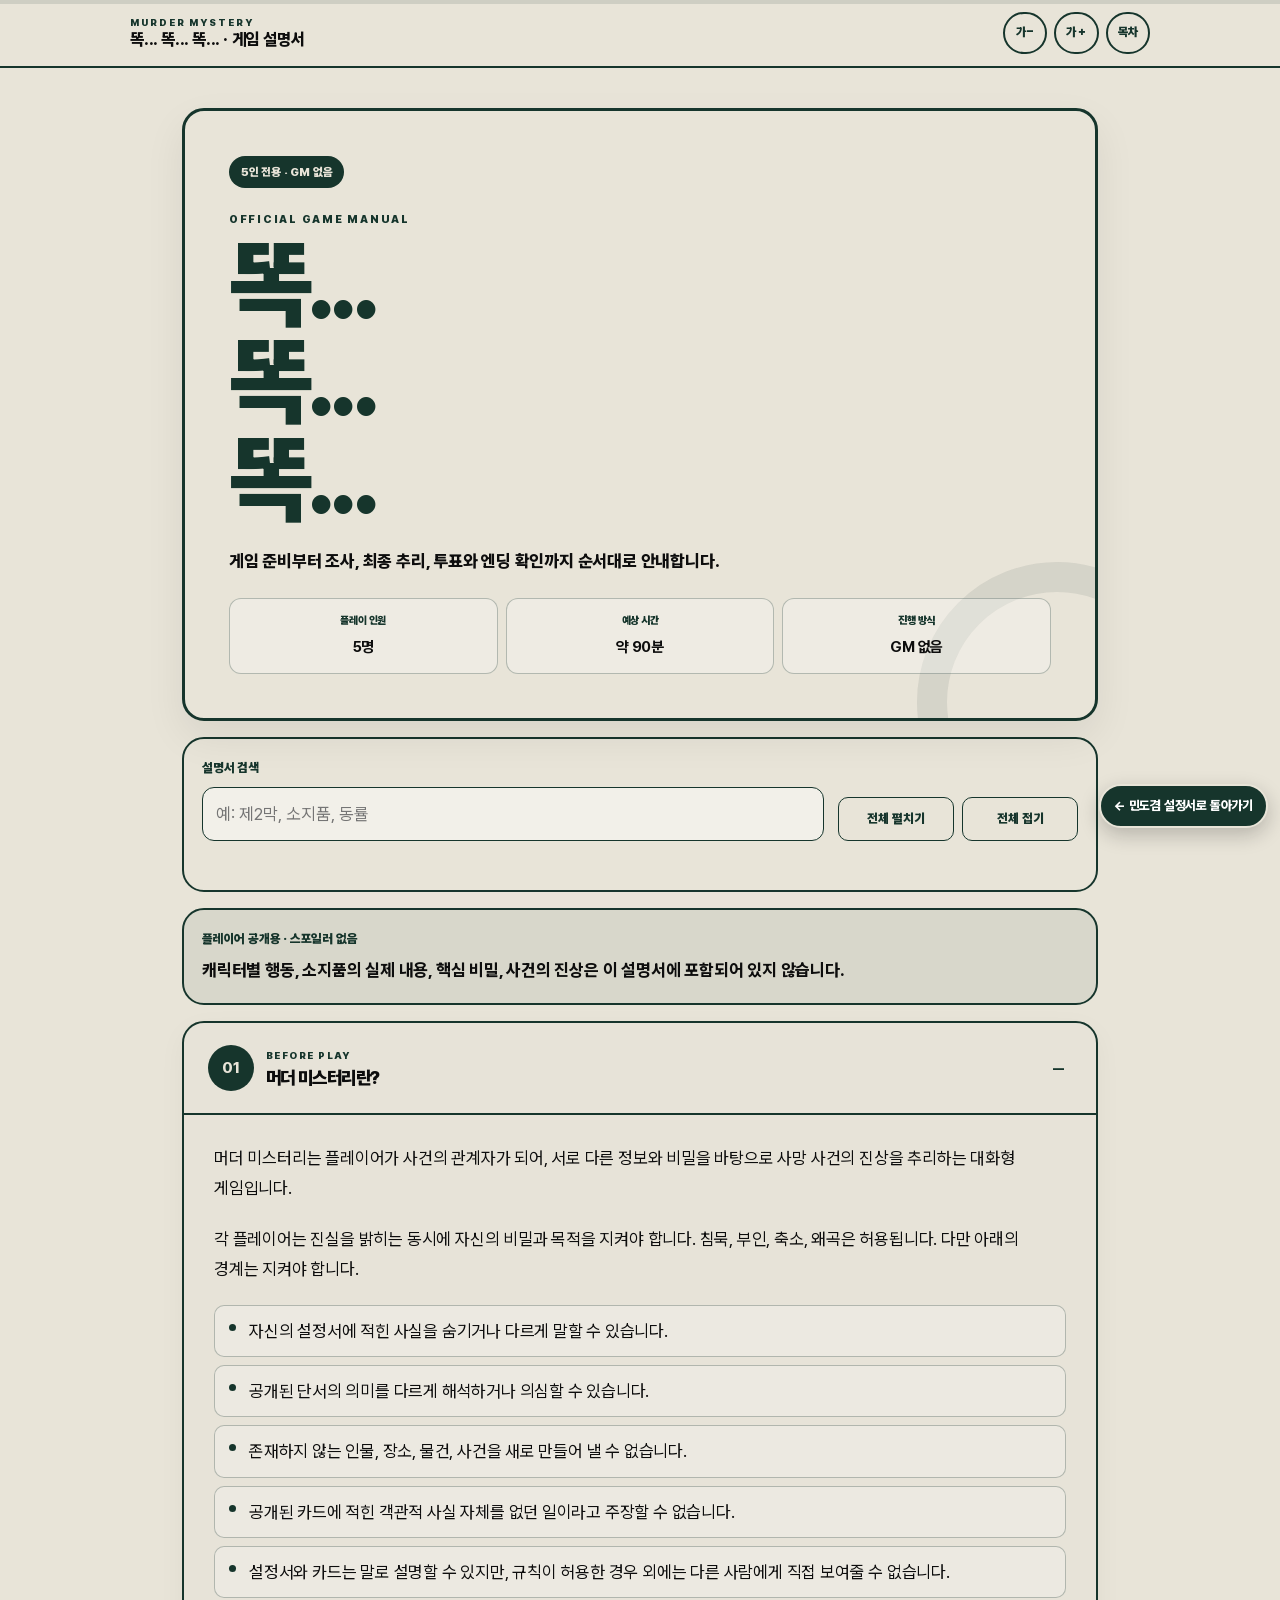
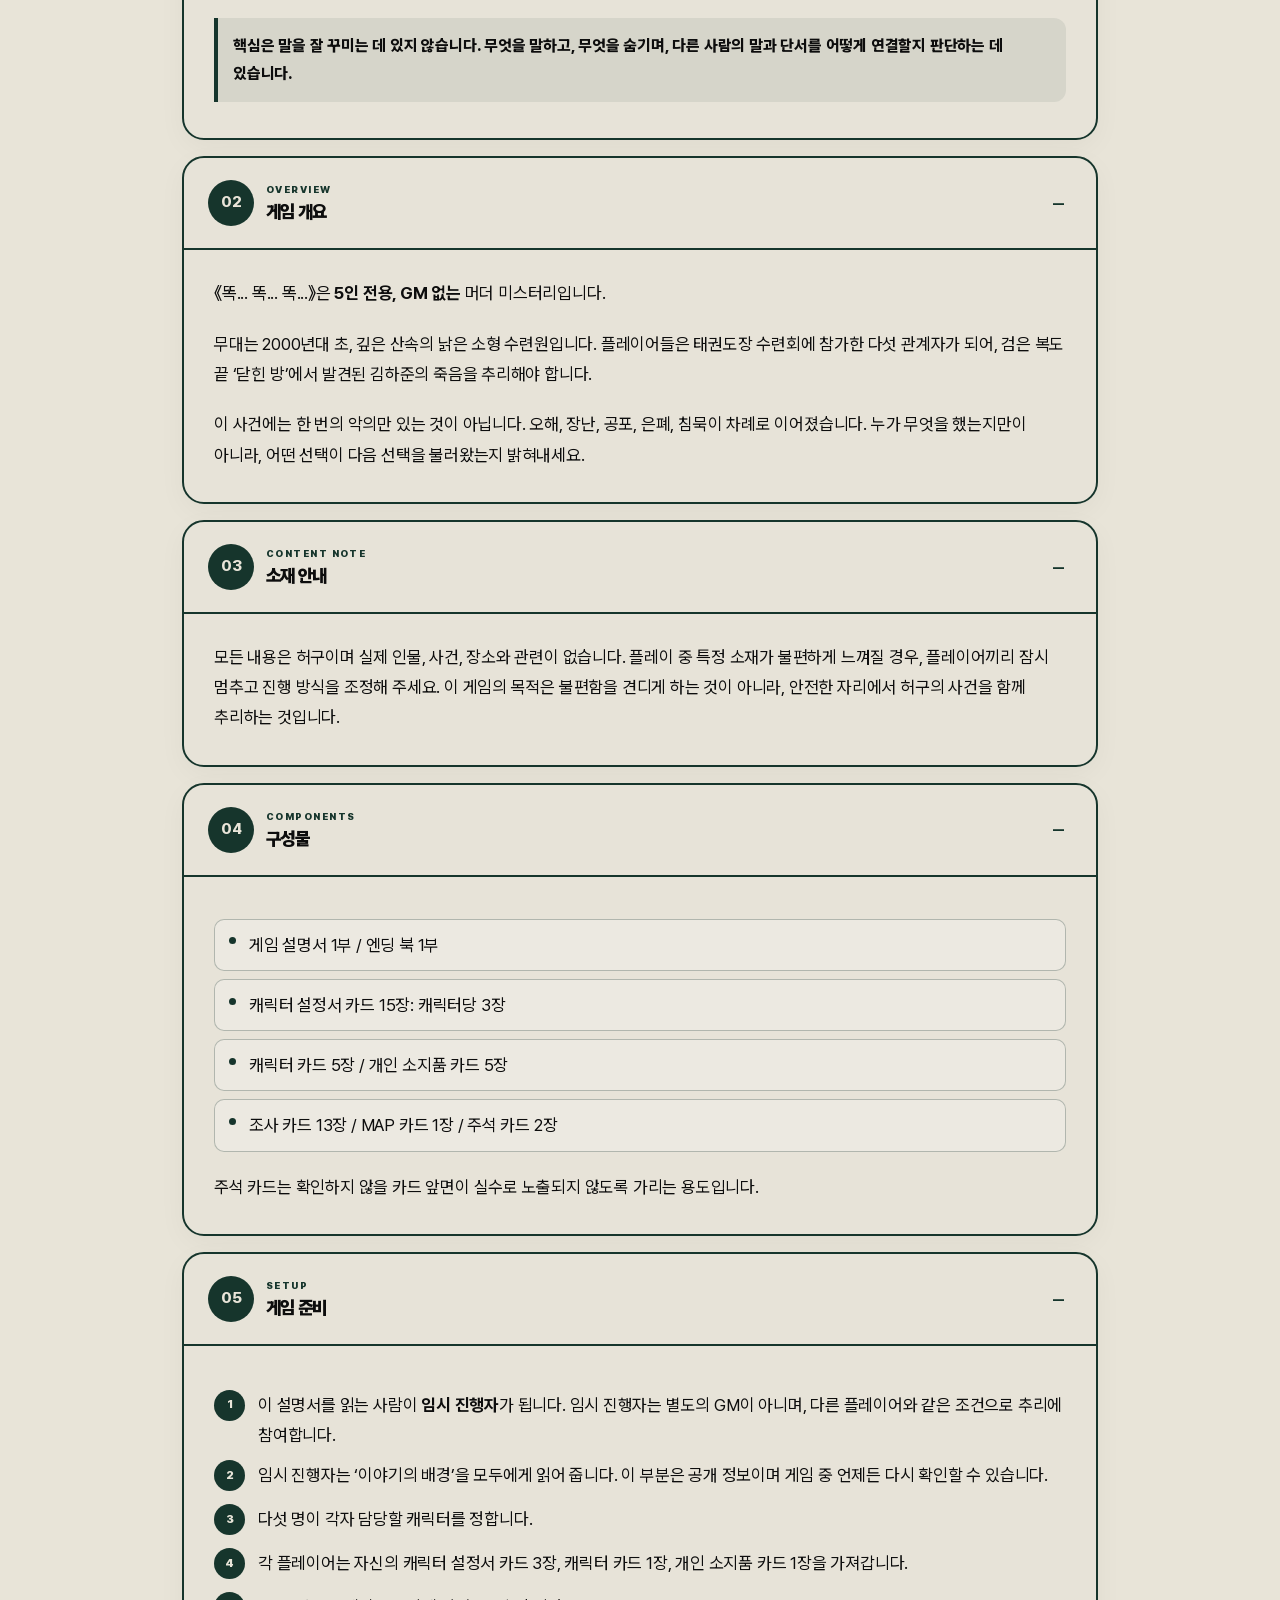
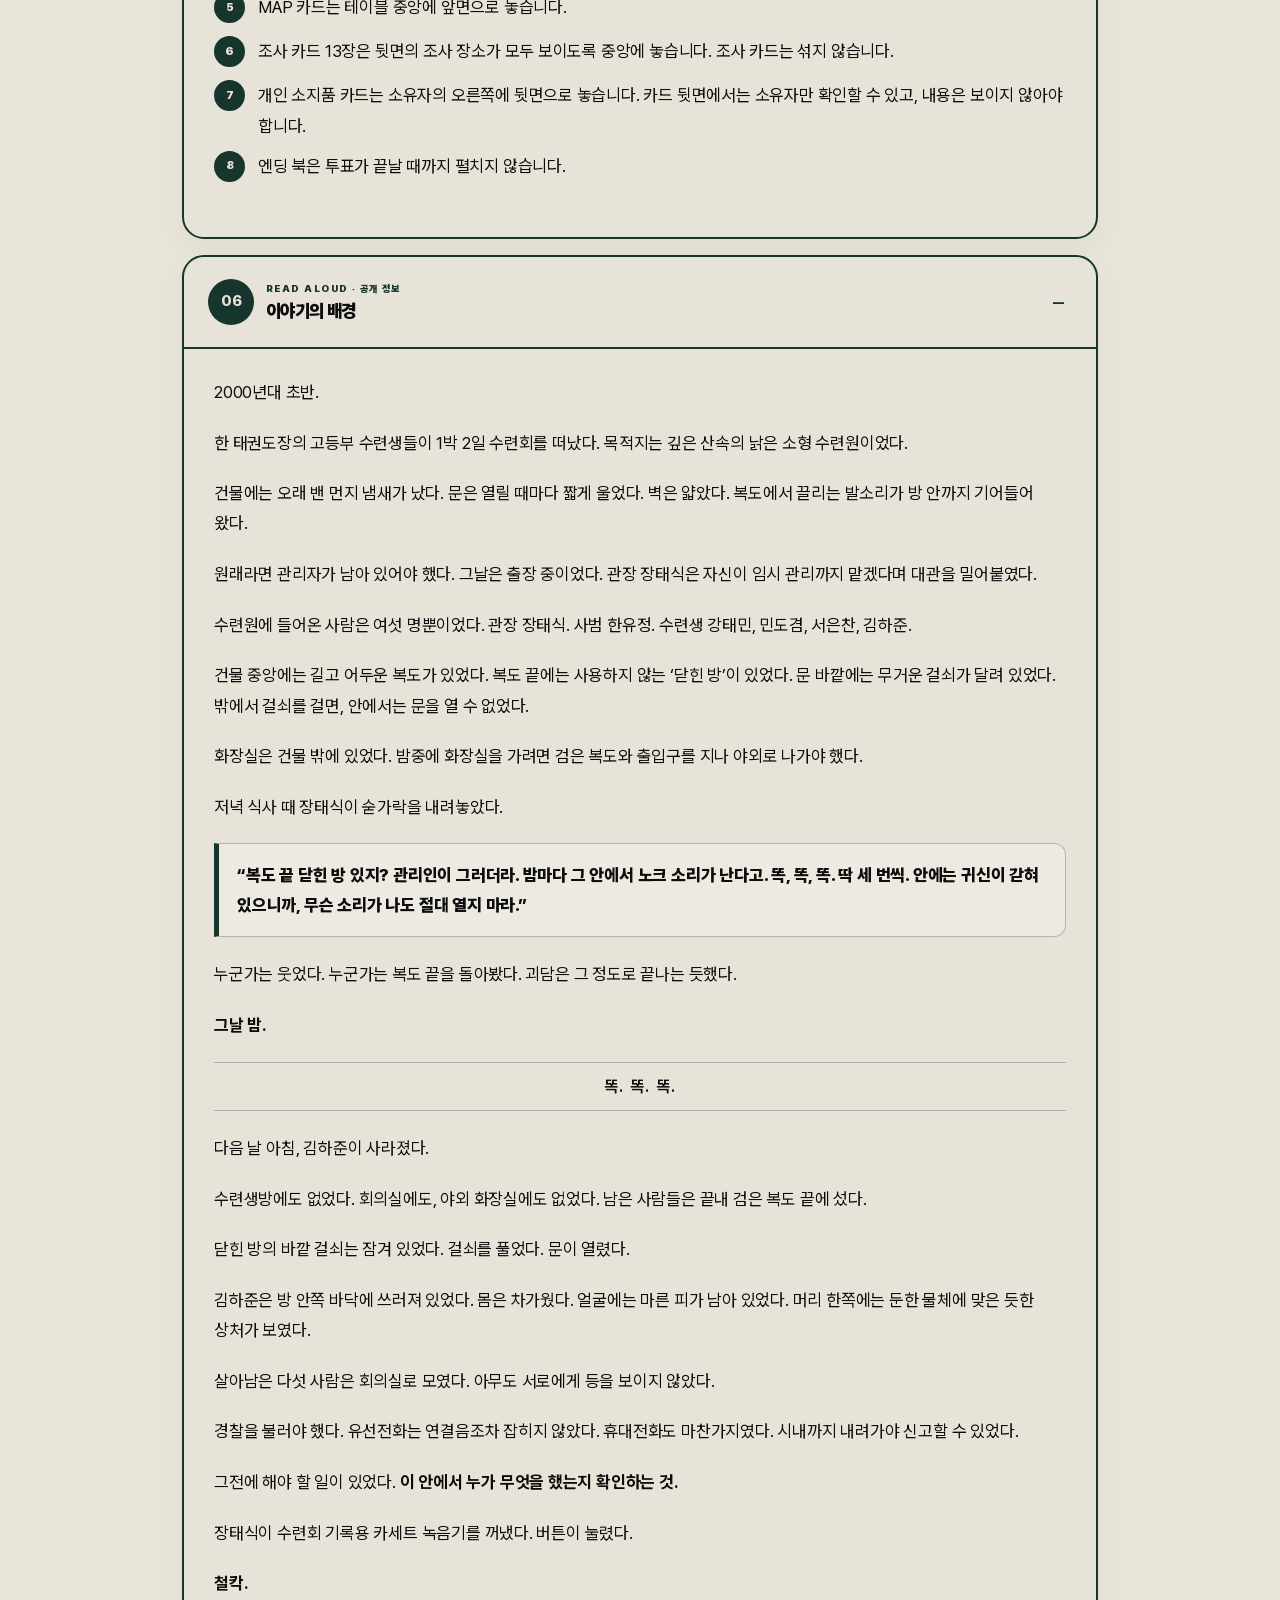
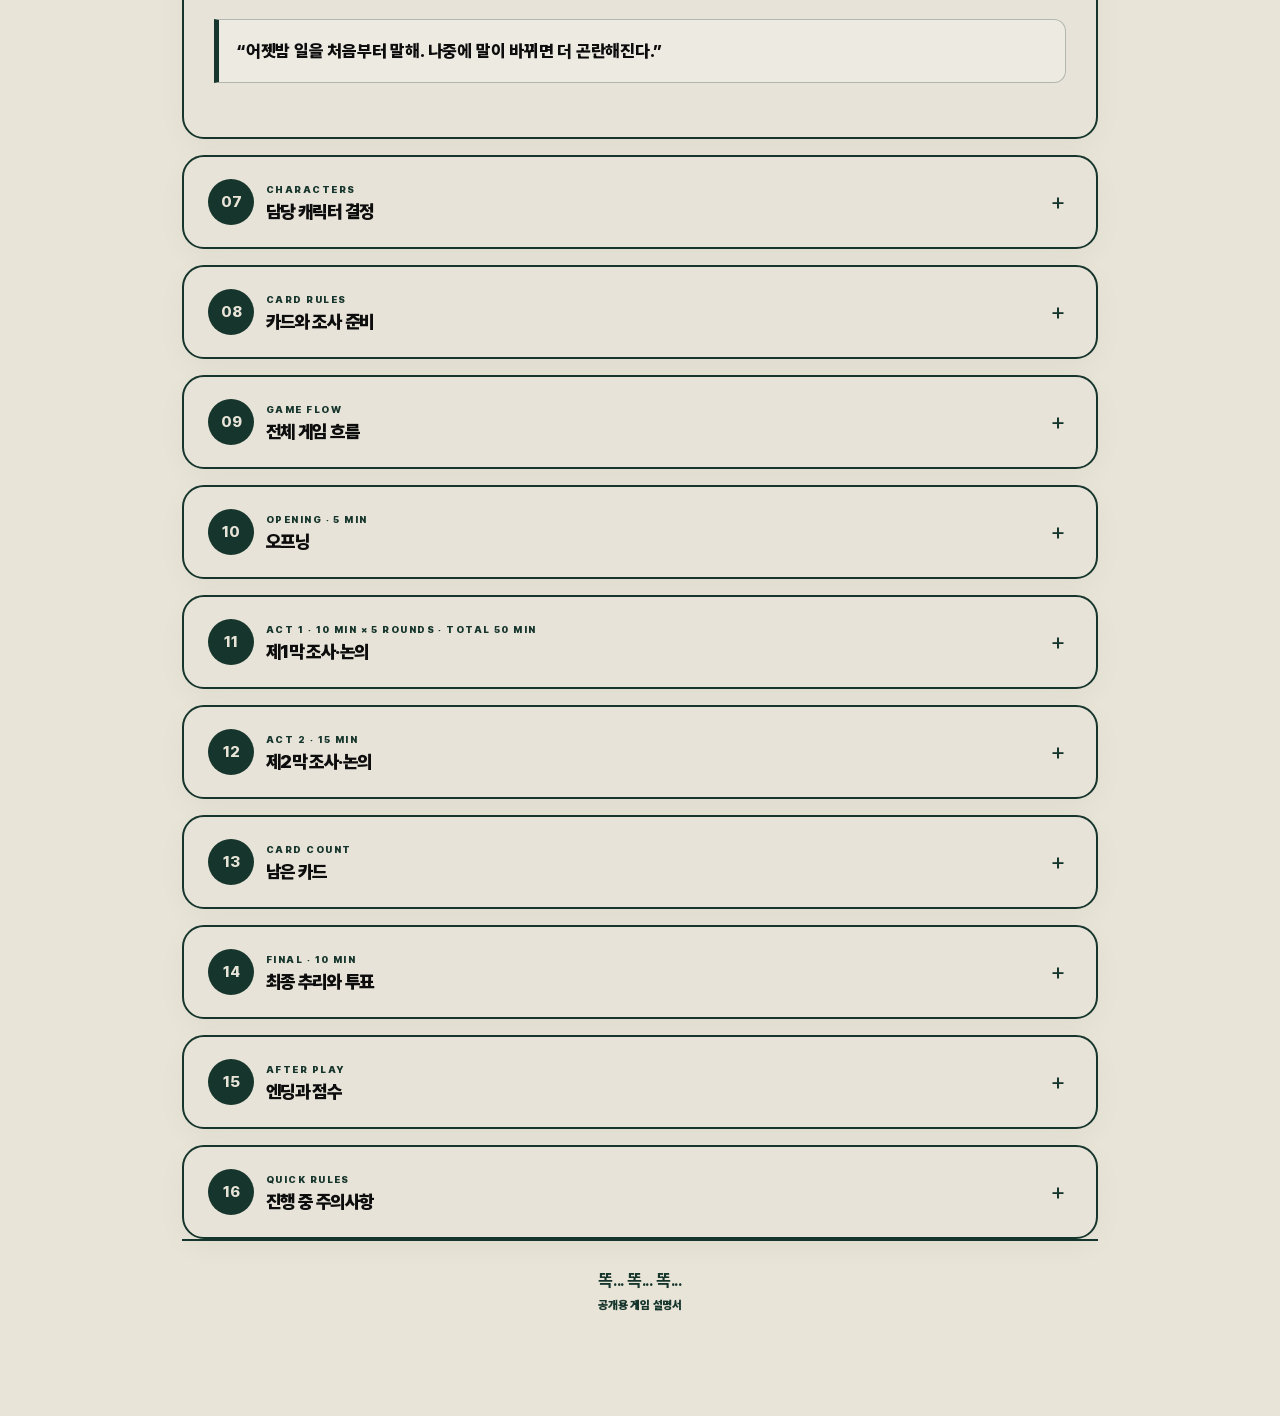
==== game-guide/index.html @ 5feb301a "Add files via upload" ====
<!DOCTYPE html>
<html lang="ko">
<head>
  <meta charset="UTF-8">
  <meta name="viewport" content="width=device-width, initial-scale=1, viewport-fit=cover">
  <meta name="theme-color" content="#E8E4D8">
  <meta name="color-scheme" content="light">
  <meta name="robots" content="noindex,nofollow,noarchive,nosnippet">
  <title>똑... 똑... 똑... | 게임 설명서</title>
  <meta name="description" content="5인용 GM 없는 머더 미스터리 《똑... 똑... 똑...》 공개용 모바일 게임 설명서">
  <link rel="stylesheet" href="style.css">
</head>
<body>
  <a class="character-return" id="characterReturn" href="../index.html?from=guide" aria-label="민도겸 설정서로 돌아가기">← 민도겸 설정서로 돌아가기</a>
  <div class="scroll-progress" aria-hidden="true"><div class="scroll-progress__bar" id="scrollProgress"></div></div>
  <header class="site-header">
    <div class="site-header__inner">
      <div class="brand"><span class="brand__eyebrow">MURDER MYSTERY</span><h1 class="brand__title">똑... 똑... 똑... · 게임 설명서</h1></div>
      <div class="header-actions" aria-label="읽기 설정">
        <button class="icon-button" id="fontDown" type="button" aria-label="글자 크기 줄이기">가−</button>
        <button class="icon-button" id="fontUp" type="button" aria-label="글자 크기 키우기">가＋</button>
        <button class="icon-button" id="menuToggle" type="button" aria-expanded="false" aria-controls="quickNav">목차</button>
      </div>
    </div>
  </header>
  <nav class="quick-nav" id="quickNav" aria-label="빠른 이동"><a href="#murder-mystery">머더 미스터리란?</a>
<a href="#overview">게임 개요</a>
<a href="#content-note">소재 안내</a>
<a href="#components">구성물</a>
<a href="#setup">게임 준비</a>
<a href="#story">이야기의 배경</a>
<a href="#characters">담당 캐릭터 결정</a>
<a href="#cards">카드와 조사 준비</a>
<a href="#flow">전체 게임 흐름</a>
<a href="#opening">오프닝</a>
<a href="#act-one">제1막 조사·논의</a>
<a href="#act-two">제2막 조사·논의</a>
<a href="#remaining">남은 카드</a>
<a href="#deduction-vote">최종 추리와 투표</a>
<a href="#ending-score">엔딩과 점수</a>
<a href="#important-rules">진행 중 주의사항</a></nav>
  <main class="page-shell">
    <section class="manual-hero">
      <span class="manual-hero__badge">5인 전용 · GM 없음</span>
      <p class="manual-hero__eyebrow">OFFICIAL GAME MANUAL</p>
      <h2>똑...<br>똑...<br>똑...</h2>
      <p class="manual-hero__subtitle">게임 준비부터 조사, 최종 추리, 투표와 엔딩 확인까지 순서대로 안내합니다.</p>
      <div class="manual-summary">
        <div><span>플레이 인원</span><strong>5명</strong></div>
        <div><span>예상 시간</span><strong>약 90분</strong></div>
        <div><span>진행 방식</span><strong>GM 없음</strong></div>
      </div>
    </section>
    <section class="manual-tools" aria-label="설명서 도구">
      <label class="search-box" for="manualSearch"><span>설명서 검색</span><input id="manualSearch" type="search" placeholder="예: 제2막, 소지품, 동률"></label>
      <div class="tool-buttons"><button id="expandAll" type="button">전체 펼치기</button><button id="collapseAll" type="button">전체 접기</button></div>
      <p class="search-status" id="searchStatus" aria-live="polite"></p>
    </section>
    <section class="important-note">
      <strong>플레이어 공개용 · 스포일러 없음</strong>
      <p>캐릭터별 행동, 소지품의 실제 내용, 핵심 비밀, 사건의 진상은 이 설명서에 포함되어 있지 않습니다.</p>
    </section>
    <div id="manualSections">
      <article class="manual-section" id="murder-mystery">
        <button class="section-toggle" type="button" aria-expanded="true" aria-controls="murder-mystery-content">
          <span class="section-number">01</span>
          <span class="section-title-group">
            <span class="section-kicker">BEFORE PLAY</span>
            <span class="section-title">머더 미스터리란?</span>
          </span>
          <span class="toggle-mark" aria-hidden="true">−</span>
        </button>
        <div class="section-content" id="murder-mystery-content">
          <div class="prose">
        <p>머더 미스터리는 플레이어가 사건의 관계자가 되어, 서로 다른 정보와 비밀을 바탕으로 사망 사건의 진상을 추리하는 대화형 게임입니다.</p>
        <p>각 플레이어는 진실을 밝히는 동시에 자신의 비밀과 목적을 지켜야 합니다. 침묵, 부인, 축소, 왜곡은 허용됩니다. 다만 아래의 경계는 지켜야 합니다.</p>
        <ul class="manual-list">
          <li>자신의 설정서에 적힌 사실을 숨기거나 다르게 말할 수 있습니다.</li>
          <li>공개된 단서의 의미를 다르게 해석하거나 의심할 수 있습니다.</li>
          <li>존재하지 않는 인물, 장소, 물건, 사건을 새로 만들어 낼 수 없습니다.</li>
          <li>공개된 카드에 적힌 객관적 사실 자체를 없던 일이라고 주장할 수 없습니다.</li>
          <li>설정서와 카드는 말로 설명할 수 있지만, 규칙이 허용한 경우 외에는 다른 사람에게 직접 보여줄 수 없습니다.</li>
        </ul>
        <div class="rule-callout">핵심은 말을 잘 꾸미는 데 있지 않습니다. 무엇을 말하고, 무엇을 숨기며, 다른 사람의 말과 단서를 어떻게 연결할지 판단하는 데 있습니다.</div></div>
        </div>
      </article>

      <article class="manual-section" id="overview">
        <button class="section-toggle" type="button" aria-expanded="true" aria-controls="overview-content">
          <span class="section-number">02</span>
          <span class="section-title-group">
            <span class="section-kicker">OVERVIEW</span>
            <span class="section-title">게임 개요</span>
          </span>
          <span class="toggle-mark" aria-hidden="true">−</span>
        </button>
        <div class="section-content" id="overview-content">
          <div class="prose">
        <p>《똑... 똑... 똑...》은 <strong>5인 전용, GM 없는</strong> 머더 미스터리입니다.</p>
        <p>무대는 2000년대 초, 깊은 산속의 낡은 소형 수련원입니다. 플레이어들은 태권도장 수련회에 참가한 다섯 관계자가 되어, 검은 복도 끝 ‘닫힌 방’에서 발견된 김하준의 죽음을 추리해야 합니다.</p>
        <p>이 사건에는 한 번의 악의만 있는 것이 아닙니다. 오해, 장난, 공포, 은폐, 침묵이 차례로 이어졌습니다. 누가 무엇을 했는지만이 아니라, 어떤 선택이 다음 선택을 불러왔는지 밝혀내세요.</p></div>
        </div>
      </article>

      <article class="manual-section" id="content-note">
        <button class="section-toggle" type="button" aria-expanded="true" aria-controls="content-note-content">
          <span class="section-number">03</span>
          <span class="section-title-group">
            <span class="section-kicker">CONTENT NOTE</span>
            <span class="section-title">소재 안내</span>
          </span>
          <span class="toggle-mark" aria-hidden="true">−</span>
        </button>
        <div class="section-content" id="content-note-content">
          <div class="prose">
        <p>모든 내용은 허구이며 실제 인물, 사건, 장소와 관련이 없습니다. 플레이 중 특정 소재가 불편하게 느껴질 경우, 플레이어끼리 잠시 멈추고 진행 방식을 조정해 주세요. 이 게임의 목적은 불편함을 견디게 하는 것이 아니라, 안전한 자리에서 허구의 사건을 함께 추리하는 것입니다.</p></div>
        </div>
      </article>

      <article class="manual-section" id="components">
        <button class="section-toggle" type="button" aria-expanded="true" aria-controls="components-content">
          <span class="section-number">04</span>
          <span class="section-title-group">
            <span class="section-kicker">COMPONENTS</span>
            <span class="section-title">구성물</span>
          </span>
          <span class="toggle-mark" aria-hidden="true">−</span>
        </button>
        <div class="section-content" id="components-content">
          <div class="prose">
        <ul class="manual-list">
          <li>게임 설명서 1부 / 엔딩 북 1부</li>
          <li>캐릭터 설정서 카드 15장: 캐릭터당 3장</li>
          <li>캐릭터 카드 5장 / 개인 소지품 카드 5장</li>
          <li>조사 카드 13장 / MAP 카드 1장 / 주석 카드 2장</li>
        </ul>
        <p>주석 카드는 확인하지 않을 카드 앞면이 실수로 노출되지 않도록 가리는 용도입니다.</p></div>
        </div>
      </article>

      <article class="manual-section" id="setup">
        <button class="section-toggle" type="button" aria-expanded="true" aria-controls="setup-content">
          <span class="section-number">05</span>
          <span class="section-title-group">
            <span class="section-kicker">SETUP</span>
            <span class="section-title">게임 준비</span>
          </span>
          <span class="toggle-mark" aria-hidden="true">−</span>
        </button>
        <div class="section-content" id="setup-content">
          <div class="prose">
        <ol class="numbered-list">
          <li>이 설명서를 읽는 사람이 <strong>임시 진행자</strong>가 됩니다. 임시 진행자는 별도의 GM이 아니며, 다른 플레이어와 같은 조건으로 추리에 참여합니다.</li>
          <li>임시 진행자는 ‘이야기의 배경’을 모두에게 읽어 줍니다. 이 부분은 공개 정보이며 게임 중 언제든 다시 확인할 수 있습니다.</li>
          <li>다섯 명이 각자 담당할 캐릭터를 정합니다.</li>
          <li>각 플레이어는 자신의 캐릭터 설정서 카드 3장, 캐릭터 카드 1장, 개인 소지품 카드 1장을 가져갑니다.</li>
          <li>MAP 카드는 테이블 중앙에 앞면으로 놓습니다.</li>
          <li>조사 카드 13장은 뒷면의 조사 장소가 모두 보이도록 중앙에 놓습니다. 조사 카드는 섞지 않습니다.</li>
          <li>개인 소지품 카드는 소유자의 오른쪽에 뒷면으로 놓습니다. 카드 뒷면에서는 소유자만 확인할 수 있고, 내용은 보이지 않아야 합니다.</li>
          <li>엔딩 북은 투표가 끝날 때까지 펼치지 않습니다.</li>
        </ol></div>
        </div>
      </article>

      <article class="manual-section" id="story">
        <button class="section-toggle" type="button" aria-expanded="true" aria-controls="story-content">
          <span class="section-number">06</span>
          <span class="section-title-group">
            <span class="section-kicker">READ ALOUD · 공개 정보</span>
            <span class="section-title">이야기의 배경</span>
          </span>
          <span class="toggle-mark" aria-hidden="true">−</span>
        </button>
        <div class="section-content" id="story-content">
          <div class="prose">
        <div class="story">
          <p>2000년대 초반.</p>
          <p>한 태권도장의 고등부 수련생들이 1박 2일 수련회를 떠났다. 목적지는 깊은 산속의 낡은 소형 수련원이었다.</p>
          <p>건물에는 오래 밴 먼지 냄새가 났다. 문은 열릴 때마다 짧게 울었다. 벽은 얇았다. 복도에서 끌리는 발소리가 방 안까지 기어들어 왔다.</p>
          <p>원래라면 관리자가 남아 있어야 했다. 그날은 출장 중이었다. 관장 장태식은 자신이 임시 관리까지 맡겠다며 대관을 밀어붙였다.</p>
          <p>수련원에 들어온 사람은 여섯 명뿐이었다. 관장 장태식. 사범 한유정. 수련생 강태민, 민도겸, 서은찬, 김하준.</p>
          <p>건물 중앙에는 길고 어두운 복도가 있었다. 복도 끝에는 사용하지 않는 ‘닫힌 방’이 있었다. 문 바깥에는 무거운 걸쇠가 달려 있었다. 밖에서 걸쇠를 걸면, 안에서는 문을 열 수 없었다.</p>
          <p>화장실은 건물 밖에 있었다. 밤중에 화장실을 가려면 검은 복도와 출입구를 지나 야외로 나가야 했다.</p>
          <p>저녁 식사 때 장태식이 숟가락을 내려놓았다.</p>
          <blockquote>“복도 끝 닫힌 방 있지? 관리인이 그러더라. 밤마다 그 안에서 노크 소리가 난다고. 똑, 똑, 똑. 딱 세 번씩. 안에는 귀신이 갇혀 있으니까, 무슨 소리가 나도 절대 열지 마라.”</blockquote>
          <p>누군가는 웃었다. 누군가는 복도 끝을 돌아봤다. 괴담은 그 정도로 끝나는 듯했다.</p>
          <p><strong>그날 밤.</strong></p>
          <p class="story-knock" aria-label="똑. 똑. 똑.">똑. 똑. 똑.</p>
          <p>다음 날 아침, 김하준이 사라졌다.</p>
          <p>수련생방에도 없었다. 회의실에도, 야외 화장실에도 없었다. 남은 사람들은 끝내 검은 복도 끝에 섰다.</p>
          <p>닫힌 방의 바깥 걸쇠는 잠겨 있었다. 걸쇠를 풀었다. 문이 열렸다.</p>
          <p>김하준은 방 안쪽 바닥에 쓰러져 있었다. 몸은 차가웠다. 얼굴에는 마른 피가 남아 있었다. 머리 한쪽에는 둔한 물체에 맞은 듯한 상처가 보였다.</p>
          <p>살아남은 다섯 사람은 회의실로 모였다. 아무도 서로에게 등을 보이지 않았다.</p>
          <p>경찰을 불러야 했다. 유선전화는 연결음조차 잡히지 않았다. 휴대전화도 마찬가지였다. 시내까지 내려가야 신고할 수 있었다.</p>
          <p>그전에 해야 할 일이 있었다. <strong>이 안에서 누가 무엇을 했는지 확인하는 것.</strong></p>
          <p>장태식이 수련회 기록용 카세트 녹음기를 꺼냈다. 버튼이 눌렸다.</p>
          <p><strong>철칵.</strong></p>
          <blockquote>“어젯밤 일을 처음부터 말해. 나중에 말이 바뀌면 더 곤란해진다.”</blockquote>
        </div></div>
        </div>
      </article>

      <article class="manual-section" id="characters">
        <button class="section-toggle" type="button" aria-expanded="false" aria-controls="characters-content">
          <span class="section-number">07</span>
          <span class="section-title-group">
            <span class="section-kicker">CHARACTERS</span>
            <span class="section-title">담당 캐릭터 결정</span>
          </span>
          <span class="toggle-mark" aria-hidden="true">+</span>
        </button>
        <div class="section-content" id="characters-content" hidden>
          <div class="prose">
        <p>아래 다섯 캐릭터 중 각자 한 명을 담당합니다. 희망 캐릭터가 겹치면 상의하여 정하고, 합의가 어렵다면 무작위로 정합니다.</p>
        <ul class="manual-list">
          <li><strong>강태민</strong> / 남성 / 18세 / 태권도장 수련생 / 분위기를 주도하는 고등부 수련생</li>
          <li><strong>민도겸</strong> / 남성 / 18세 / 태권도장 수련생 / 중심 인물의 곁에서 조용히 분위기를 따르는 학생</li>
          <li><strong>서은찬</strong> / 남성 / 17세 / 태권도장 수련생 / 불안이 많고 주변의 눈치를 빠르게 읽는 학생</li>
          <li><strong>한유정</strong> / 여성 / 28세 / 태권도장 사범 / 수련생들을 가장 가까이에서 지도하는 사람</li>
          <li><strong>장태식</strong> / 남성 / 45세 / 태권도장 관장 / 수련회와 시설 안전을 책임진 인솔자</li>
        </ul></div>
        </div>
      </article>

      <article class="manual-section" id="cards">
        <button class="section-toggle" type="button" aria-expanded="false" aria-controls="cards-content">
          <span class="section-number">08</span>
          <span class="section-title-group">
            <span class="section-kicker">CARD RULES</span>
            <span class="section-title">카드와 조사 준비</span>
          </span>
          <span class="toggle-mark" aria-hidden="true">+</span>
        </button>
        <div class="section-content" id="cards-content" hidden>
          <div class="prose">
        <h3>캐릭터 설정서</h3><p>각 플레이어는 자신의 캐릭터 설정서 3장을 손에 들고 진행합니다. 설정서는 언제든 다시 읽을 수 있지만 다른 사람에게 직접 보여줄 수 없습니다.</p>
        <h3>캐릭터 카드</h3><p>오프닝의 첫 진술을 읽을 때만 확인합니다. 첫 진술은 문장을 바꾸지 말고 그대로 읽습니다.</p>
        <h3>개인 소지품 카드</h3><p>소유자만 언제든 확인할 수 있습니다. 다만 조사 대상으로 선택되기 전에는 카드 앞면을 공개하거나 다른 사람에게 보여줄 수 없습니다. 소지품의 내용을 말로 설명하거나 숨기거나 왜곡하는 것은 가능합니다.</p>
        <h3>조사 카드</h3><p>뒷면에는 조사할 장소나 대상의 이름만 적혀 있고, 카드 내용은 앞면에만 있습니다. 섞지 않고 모든 플레이어가 원하는 조사 대상을 고를 수 있도록 펼쳐 놓습니다.</p>
        <div class="rule-callout"><strong>조사 카드 13장 + 개인 소지품 카드 5장 = 조사 가능 카드 18장</strong></div></div>
        </div>
      </article>

      <article class="manual-section" id="flow">
        <button class="section-toggle" type="button" aria-expanded="false" aria-controls="flow-content">
          <span class="section-number">09</span>
          <span class="section-title-group">
            <span class="section-kicker">GAME FLOW</span>
            <span class="section-title">전체 게임 흐름</span>
          </span>
          <span class="toggle-mark" aria-hidden="true">+</span>
        </button>
        <div class="section-content" id="flow-content" hidden>
          <div class="prose">
        <div class="flow-box flow-box--timeline">
          <span>오프닝 <strong>5분</strong></span><span class="flow-box__act-one">제1막 <strong>10분 × 5회</strong><small>총 50분 · 5회 모두 진행</small></span><span>제2막 <strong>15분</strong></span><span>최종 추리 <strong>5분</strong></span><span>투표 <strong>5분</strong></span><span>엔딩·점수</span>
        </div>
        <p>제한 시간은 긴장을 위한 기준입니다. 전원이 동의하면 조금 조정할 수 있습니다.</p></div>
        </div>
      </article>

      <article class="manual-section" id="opening">
        <button class="section-toggle" type="button" aria-expanded="false" aria-controls="opening-content">
          <span class="section-number">10</span>
          <span class="section-title-group">
            <span class="section-kicker">OPENING · 5 MIN</span>
            <span class="section-title">오프닝</span>
          </span>
          <span class="toggle-mark" aria-hidden="true">+</span>
        </button>
        <div class="section-content" id="opening-content" hidden>
          <div class="prose">
        <ol class="numbered-list">
          <li>모두 자신의 캐릭터 설정서 3장을 조용히 읽습니다.</li>
          <li>설정서의 원문은 다른 플레이어에게 보여주거나 그대로 낭독하지 않습니다.</li>
          <li>설정서 확인이 끝나면 캐릭터 카드의 첫 진술을 순서대로 읽습니다.</li>
          <li>첫 진술은 김하준의 시신이 발견된 직후, 각 인물이 녹음기 앞에서 한 공개 진술입니다. 문장을 바꾸지 않습니다.</li>
          <li>모든 첫 진술이 끝나면 제1막 <strong>1회차</strong>를 시작합니다.</li>
        </ol></div>
        </div>
      </article>

      <article class="manual-section" id="act-one">
        <button class="section-toggle" type="button" aria-expanded="false" aria-controls="act-one-content">
          <span class="section-number">11</span>
          <span class="section-title-group">
            <span class="section-kicker">ACT 1 · 10 MIN × 5 ROUNDS · TOTAL 50 MIN</span>
            <span class="section-title">제1막 조사·논의</span>
          </span>
          <span class="toggle-mark" aria-hidden="true">+</span>
        </button>
        <div class="section-content" id="act-one-content" hidden>
          <div class="prose">
        <div class="act-one-alert" role="note" aria-label="제1막 반복 진행 안내">
          <strong>한 번만 진행하고 제2막으로 넘어가지 마세요.</strong>
          <span>아래의 <b>10분짜리 조사·논의를 담당자를 바꾸며 총 5회 반복</b>합니다. 제1막 전체 시간은 총 50분입니다.</span>
        </div>

        <h3 class="step-heading">제1막 전체 5회차</h3>
        <div class="round-repeat-grid" aria-label="제1막 1회차부터 5회차까지">
          <div class="round-repeat-item"><strong>1회차</strong><span>10분</span></div>
          <div class="round-repeat-item"><strong>2회차</strong><span>10분</span></div>
          <div class="round-repeat-item"><strong>3회차</strong><span>10분</span></div>
          <div class="round-repeat-item"><strong>4회차</strong><span>10분</span></div>
          <div class="round-repeat-item"><strong>5회차</strong><span>10분</span></div>
        </div>
        <p class="round-repeat-caption">첫 조사 담당자를 정한 뒤, 매 회차가 끝날 때마다 시계 방향의 다음 플레이어가 담당합니다. 다섯 명 모두 한 번씩 담당해야 합니다.</p>

        <h3 class="step-heading">한 회차 10분의 진행 순서</h3>
        <ol class="round-flow-list">
          <li><span class="flow-number" aria-hidden="true">1</span><span class="flow-text">이번 회차의 조사 담당자를 확인합니다.</span></li>
          <li><span class="flow-number" aria-hidden="true">2</span><span class="flow-text">조사 담당자가 조사 가능 카드 2장을 선택합니다.</span></li>
          <li><span class="flow-number" aria-hidden="true">3</span><span class="flow-text">선택한 두 카드를 즉시 전체 공개합니다.</span></li>
          <li><span class="flow-number" aria-hidden="true">4</span><span class="flow-text">10분 중 남은 시간 동안 자유롭게 논의합니다.</span></li>
          <li><span class="flow-number" aria-hidden="true">5</span><span class="flow-text">10분이 끝나면 다음 담당자로 바꾸어 새 회차를 시작합니다.</span></li>
        </ol>
        <p>각 조사 담당자는 아직 공개되지 않은 조사 가능 카드 2장을 고릅니다.</p>
        <ul class="manual-list">
          <li>조사 카드 2장을 선택할 수 있습니다.</li>
          <li>조사 카드 1장과 다른 사람의 개인 소지품 카드 1장을 선택할 수 있습니다.</li>
          <li>개인 소지품 카드 2장을 동시에 선택할 수 없습니다.</li>
          <li>자신의 개인 소지품 카드는 선택할 수 없습니다.</li>
        </ul>
        <p>선택한 두 카드는 즉시 전체 공개합니다. 공개된 카드는 테이블 중앙에 앞면으로 놓고 누구나 다시 확인할 수 있게 둡니다.</p>
        <p>카드 공개 뒤 남은 시간 동안 자유롭게 논의합니다. 공개 단서, 첫 진술, 서로의 말에 드러난 모순을 연결해 사건을 추리합니다.</p></div>
        <div class="act-one-exit" role="note">
          <strong>제2막으로 넘어가기 전 반드시 확인</strong>
          <span>① 5회차까지 모두 종료&nbsp;&nbsp; ② 다섯 명 모두 조사 담당 완료&nbsp;&nbsp; ③ 공개 카드 총 10장</span>
          <b>세 조건이 모두 충족되어야 제2막으로 이동합니다.</b>
        </div>
        </div>
      </article>

      <article class="manual-section" id="act-two">
        <button class="section-toggle" type="button" aria-expanded="false" aria-controls="act-two-content">
          <span class="section-number">12</span>
          <span class="section-title-group">
            <span class="section-kicker">ACT 2 · 15 MIN</span>
            <span class="section-title">제2막 조사·논의</span>
          </span>
          <span class="toggle-mark" aria-hidden="true">+</span>
        </button>
        <div class="section-content" id="act-two-content" hidden>
          <div class="prose">
        <div class="rule-callout"><strong>제1막 5회차를 모두 마치고, 전체 공개 카드가 총 10장인지 확인한 뒤 제2막을 시작합니다.</strong></div>
        <ol class="numbered-list">
          <li>첫 조사 담당자부터 시계 방향으로 아직 확인되지 않은 조사 가능 카드 1장을 골라 자기 앞에 뒷면으로 가져옵니다.</li>
          <li>앞선 플레이어가 가져간 카드는 다시 선택할 수 없습니다.</li>
          <li>다섯 명의 선택이 모두 끝난 뒤, 각자 가져온 카드 앞면을 개인적으로 확인합니다.</li>
          <li>가져온 카드는 전체 공개하거나 다른 플레이어에게 직접 보여줄 수 없습니다.</li>
          <li>카드 내용을 말로 설명하는 것은 가능하며, 숨기거나 왜곡하거나 거짓말할 수도 있습니다.</li>
        </ol>
        <div class="rule-callout">다른 사람의 개인 소지품을 가져왔다면 원래 소유자도 내용을 알고 있습니다. 제2막 정보는 ‘선택한 사람만 아는 정보’가 아니라 <strong>전체에게 공개되지 않은 정보</strong>입니다.</div></div>
        </div>
      </article>

      <article class="manual-section" id="remaining">
        <button class="section-toggle" type="button" aria-expanded="false" aria-controls="remaining-content">
          <span class="section-number">13</span>
          <span class="section-title-group">
            <span class="section-kicker">CARD COUNT</span>
            <span class="section-title">남은 카드</span>
          </span>
          <span class="toggle-mark" aria-hidden="true">+</span>
        </button>
        <div class="section-content" id="remaining-content" hidden>
          <div class="prose">
        <div class="flow-box"><span>전체 <strong>18장</strong></span><span>제1막 전체 공개 <strong>10장</strong></span><span>제2막 비공개 확인 <strong>5장</strong></span><span>끝까지 미확인 <strong>3장</strong></span></div>
        <p>마지막까지 확인되지 않은 3장은 게임 종료 전까지 볼 수 없습니다.</p>
        <p>카드 선택 자체도 추리의 일부입니다. 모든 조합이 같은 난도로 이어지는 것은 아니므로, 이미 나온 정보와 연결되는 장소와 소지품을 신중히 선택해야 합니다.</p></div>
        </div>
      </article>

      <article class="manual-section" id="deduction-vote">
        <button class="section-toggle" type="button" aria-expanded="false" aria-controls="deduction-vote-content">
          <span class="section-number">14</span>
          <span class="section-title-group">
            <span class="section-kicker">FINAL · 10 MIN</span>
            <span class="section-title">최종 추리와 투표</span>
          </span>
          <span class="toggle-mark" aria-hidden="true">+</span>
        </button>
        <div class="section-content" id="deduction-vote-content" hidden>
          <div class="prose">
        <h3>최종 추리 · 5분</h3>
        <p>제2막 조사 / 논의가 끝나면 최종 추리를 진행한다. 제한 시간은 5분이다. 이 시간에는 더 이상 카드를 선택하지 않는다. 플레이어들은 지금까지 나온 정보를 바탕으로 마지막 논의를 한다. 최종 추리가 끝나면 투표로 넘어간다.</p>
        <h3>투표 · 5분</h3>
        <p>김하준의 사망에 가장 직접적인 원인을 만들고, 그를 살릴 수 있었던 마지막 가능성을 끊은 <strong>‘최종 책임자’ 한 명</strong>을 지목합니다. 어느 인물도 이 기준에 해당하지 않고 순수한 사고사라고 판단한다면 ‘사고사’에 투표할 수 있습니다.</p>
        <p>원한다면 투표 직전 각자 최종 추리를 1분 이내로 말합니다. 투표는 동시에 공개합니다.</p>
        <div class="rule-callout">동률이면 동률 대상만 두고 3분간 재논의한 뒤 재투표합니다. 다시 동률이면 제1막의 첫 조사 담당자가 동률 대상 중 하나를 최종 지목합니다.</div></div>
        </div>
      </article>

      <article class="manual-section" id="ending-score">
        <button class="section-toggle" type="button" aria-expanded="false" aria-controls="ending-score-content">
          <span class="section-number">15</span>
          <span class="section-title-group">
            <span class="section-kicker">AFTER PLAY</span>
            <span class="section-title">엔딩과 점수</span>
          </span>
          <span class="toggle-mark" aria-hidden="true">+</span>
        </button>
        <div class="section-content" id="ending-score-content" hidden>
          <div class="prose">
        <h3>엔딩 확인</h3>
        <ol class="numbered-list">
          <li>최종 지목 대상에 해당하는 엔딩을 읽습니다.</li>
          <li>반드시 ‘사건의 진실’과 ‘주요 단서 해설’을 이어서 읽습니다.</li>
          <li>각자 숨긴 비밀, 제2막에서 확인한 카드, 공개되지 않은 개인 소지품을 자유롭게 밝히며 사건을 되짚습니다.</li>
        </ol>
        <h3>점수 계산 · 선택 규칙</h3>
        <p>점수는 사건의 진실을 확인한 뒤 각 설정서의 목적을 기준으로 계산합니다.</p>
        <p>‘특정 인물에게 핵심 비밀 두 가지가 모두 들키지 않는다’는 목표는 두 비밀이 모두 정확히 간파되었을 때만 실패합니다. 상대가 0개 또는 1개만 알아냈다면 성공입니다. 문장을 그대로 맞힐 필요는 없지만, 비밀이 사건에서 어떤 의미였는지 설명할 수 있어야 ‘간파’로 인정합니다.</p>
        <p>가장 높은 점수를 얻은 플레이어가 ‘최고 추리자’입니다. 동점은 공동 우승입니다.</p></div>
        </div>
      </article>

      <article class="manual-section" id="important-rules">
        <button class="section-toggle" type="button" aria-expanded="false" aria-controls="important-rules-content">
          <span class="section-number">16</span>
          <span class="section-title-group">
            <span class="section-kicker">QUICK RULES</span>
            <span class="section-title">진행 중 주의사항</span>
          </span>
          <span class="toggle-mark" aria-hidden="true">+</span>
        </button>
        <div class="section-content" id="important-rules-content" hidden>
          <div class="prose">
        <ul class="manual-list">
          <li>설정서와 비공개 카드는 직접 보여주지 않습니다.</li>
          <li>공개 카드의 존재와 객관적 문구는 부정할 수 없습니다. 해석과 책임은 얼마든지 다툴 수 있습니다.</li>
          <li>새로운 인물, 통로, 물건, 초자연 현상을 즉석에서 만들지 않습니다.</li>
          <li>자신의 비밀을 숨길 수 있지만, 게임 밖의 개인정보나 실제 경험을 연기에 끌어오지 않습니다.</li>
          <li>투표는 ‘가장 수상한 사람’이 아니라 사망의 결정적 흐름을 만든 최종 책임자를 고르는 절차입니다.</li>
        </ul></div>
        </div>
      </article></div>
    <section class="no-results" id="noResults" hidden><strong>검색 결과가 없습니다.</strong><p>다른 단어로 검색하거나 검색어를 지워 주세요.</p></section>
    <footer class="site-footer"><strong>똑... 똑... 똑...</strong><p>공개용 게임 설명서</p></footer>
  </main>
  <button class="back-to-top" id="backToTop" type="button" tabindex="-1" aria-hidden="true" aria-label="맨 위로 이동" title="맨 위로">↑</button>
  <script src="script.js"></script>
</body>
</html>
---- game-guide/style.css ----
@font-face {
  font-family: "Pretendard";
  src: url("PretendardVariable.woff2") format("woff2-variations");
  font-style: normal;
  font-weight: 100 900;
  font-display: swap;
}

.character-return {
  position: fixed;
  right: 12px;
  bottom: calc(72px + env(safe-area-inset-bottom, 0px));
  z-index: 90;
  display: inline-flex;
  align-items: center;
  min-height: 44px;
  padding: 9px 13px;
  color: #fff;
  background: #16352C;
  border: 2px solid #E8E4D8;
  border-radius: 999px;
  box-shadow: 0 7px 20px rgba(13, 13, 13, .22);
  font-size: 13px;
  font-weight: 800;
  line-height: 1.2;
  text-decoration: none;
}

:root {
  --paper: #E8E4D8;
  --ink: #0D0D0D;
  --navy: #16352C;
  --navy-soft: rgba(22, 53, 44, 0.09);
  --navy-mid: rgba(22, 53, 44, 0.28);
  --shadow: 0 16px 40px rgba(11, 11, 11, 0.07);
  --body-size: 17px;
  --radius-lg: 22px;
  --radius-md: 14px;
  --safe-bottom: env(safe-area-inset-bottom, 0px);
}

* { box-sizing: border-box; }

html {
  scroll-behavior: smooth;
  scroll-padding-top: 112px;
}

body {
  margin: 0;
  min-width: 320px;
  color: var(--ink);
  background: var(--paper);
  font-family: "Pretendard", sans-serif;
  font-size: var(--body-size);
  line-height: 1.78;
  letter-spacing: -0.012em;
  word-break: keep-all;
  overflow-wrap: break-word;
}

button, input, a {
  font-family: "Pretendard", sans-serif;
  -webkit-tap-highlight-color: transparent;
}
button, input { font: inherit; }

.scroll-progress {
  position: fixed;
  inset: 0 0 auto;
  z-index: 1000;
  height: 4px;
  background: rgba(22, 53, 44, 0.12);
}

.scroll-progress__bar {
  width: 0;
  height: 100%;
  background: var(--navy);
}

.site-header {
  position: sticky;
  top: 0;
  z-index: 100;
  padding: 12px 14px;
  padding-top: max(12px, env(safe-area-inset-top));
  background: rgba(232, 228, 216, 0.94);
  border-bottom: 2px solid var(--navy);
  backdrop-filter: blur(14px);
  -webkit-backdrop-filter: blur(14px);
}

.site-header__inner {
  width: min(100%, 1020px);
  margin: 0 auto;
  display: flex;
  align-items: center;
  justify-content: space-between;
  gap: 12px;
}

.brand { min-width: 0; }

.brand__eyebrow {
  display: block;
  color: var(--navy);
  font-size: 0.6rem;
  font-weight: 900;
  letter-spacing: 0.2em;
  line-height: 1.2;
}

.brand__title {
  margin: 2px 0 0;
  font-size: 1.04rem;
  font-weight: 800;
  line-height: 1.15;
}

.header-actions {
  display: flex;
  flex: 0 0 auto;
  gap: 7px;
}

.icon-button {
  min-width: 44px;
  min-height: 42px;
  padding: 8px 10px;
  color: var(--navy);
  background: transparent;
  border: 2px solid var(--navy);
  border-radius: 999px;
  font-size: 0.75rem;
  font-weight: 900;
  cursor: pointer;
}

.icon-button:active {
  color: var(--paper);
  background: var(--navy);
}

.icon-button:disabled {
  opacity: .38;
  cursor: not-allowed;
}

.quick-nav {
  position: fixed;
  top: 76px;
  left: 14px;
  right: 14px;
  z-index: 90;
  display: none;
  grid-template-columns: repeat(2, minmax(0, 1fr));
  gap: 8px;
  width: min(calc(100% - 28px), 720px);
  max-height: min(68vh, 600px);
  margin: 0 auto;
  padding: 12px;
  overflow-y: auto;
  background: var(--paper);
  border: 2px solid var(--navy);
  border-radius: var(--radius-md);
  box-shadow: var(--shadow);
}

.quick-nav.is-open { display: grid; }

.quick-nav a {
  display: flex;
  align-items: center;
  justify-content: center;
  min-height: 44px;
  padding: 8px 10px;
  color: var(--ink);
  background: rgba(255, 255, 255, 0.3);
  border: 1px solid var(--navy-mid);
  border-radius: 10px;
  font-size: 0.78rem;
  font-weight: 850;
  text-align: center;
  text-decoration: none;
}

.page-shell {
  width: min(100%, 960px);
  margin: 0 auto;
  padding: 20px 14px 58px;
}

.manual-hero {
  position: relative;
  overflow: hidden;
  padding: 30px 20px 26px;
  background: var(--paper);
  border: 3px solid var(--navy);
  border-radius: var(--radius-lg);
  box-shadow: var(--shadow);
}

.manual-hero::after {
  content: "";
  position: absolute;
  width: 220px;
  height: 220px;
  right: -102px;
  bottom: -124px;
  border: 30px solid var(--navy-soft);
  border-radius: 50%;
}

.manual-hero__badge {
  position: relative;
  z-index: 1;
  display: inline-flex;
  padding: 6px 12px;
  color: var(--paper);
  background: var(--navy);
  border-radius: 999px;
  font-size: 0.72rem;
  font-weight: 900;
}

.manual-hero__eyebrow {
  position: relative;
  z-index: 1;
  margin: 22px 0 0;
  color: var(--navy);
  font-size: 0.68rem;
  font-weight: 900;
  letter-spacing: 0.16em;
}

.manual-hero h2 {
  position: relative;
  z-index: 1;
  margin: 5px 0 0;
  color: var(--navy);
  font-size: clamp(2.8rem, 14vw, 6.1rem);
  font-weight: 900;
  line-height: 1;
  letter-spacing: -0.065em;
}

.manual-hero__subtitle {
  position: relative;
  z-index: 1;
  max-width: 650px;
  margin: 18px 0 0;
  font-weight: 800;
}

.manual-summary {
  position: relative;
  z-index: 1;
  display: grid;
  grid-template-columns: repeat(3, minmax(0, 1fr));
  gap: 8px;
  margin-top: 22px;
}

.manual-summary div {
  padding: 13px 8px;
  background: rgba(255, 255, 255, 0.28);
  border: 1px solid var(--navy-mid);
  border-radius: 12px;
  text-align: center;
}

.manual-summary span {
  display: block;
  color: var(--navy);
  font-size: 0.66rem;
  font-weight: 900;
}

.manual-summary strong {
  display: block;
  margin-top: 3px;
  font-size: 0.94rem;
}

.manual-tools,
.important-note {
  margin-top: 16px;
  padding: 18px;
  background: var(--paper);
  border: 2px solid var(--navy);
  border-radius: var(--radius-lg);
}

.search-box { display: block; }

.search-box span {
  display: block;
  margin-bottom: 7px;
  color: var(--navy);
  font-size: 0.78rem;
  font-weight: 900;
}

.search-box input {
  width: 100%;
  min-height: 48px;
  padding: 11px 13px;
  color: var(--ink);
  background: rgba(255, 255, 255, 0.42);
  border: 1.5px solid var(--navy);
  border-radius: 12px;
  outline: none;
}

.search-box input:focus {
  box-shadow: 0 0 0 3px rgba(22, 53, 44, 0.14);
}

.tool-buttons {
  display: grid;
  grid-template-columns: 1fr 1fr;
  gap: 8px;
  margin-top: 10px;
}

.tool-buttons button {
  min-height: 44px;
  color: var(--navy);
  background: transparent;
  border: 1.5px solid var(--navy);
  border-radius: 10px;
  font-size: 0.8rem;
  font-weight: 900;
  cursor: pointer;
}

.search-status {
  min-height: 1.4em;
  margin: 10px 0 0;
  font-size: 0.75rem;
  font-weight: 750;
  color: var(--ink);
}

.important-note {
  background: rgba(22, 53, 44, 0.075);
}

.important-note strong {
  display: block;
  color: var(--navy);
  font-size: 0.78rem;
  font-weight: 900;
}

.important-note p {
  margin: 5px 0 0;
  font-weight: 750;
}

.manual-section {
  margin-top: 16px;
  background: rgba(232, 228, 216, 0.97);
  border: 2px solid var(--navy);
  border-radius: var(--radius-lg);
  box-shadow: 0 8px 28px rgba(11, 11, 11, 0.04);
  overflow: hidden;
}

.manual-section[hidden] { display: none; }

.section-toggle {
  width: 100%;
  display: grid;
  grid-template-columns: 46px minmax(0, 1fr) 28px;
  gap: 12px;
  align-items: center;
  padding: 18px;
  color: var(--ink);
  background: transparent;
  border: 0;
  text-align: left;
  cursor: pointer;
}

.section-number {
  display: grid;
  place-items: center;
  width: 46px;
  height: 46px;
  color: var(--paper);
  background: var(--navy);
  border-radius: 50%;
  font-size: 0.95rem;
  font-weight: 800;
}

.section-title-group { min-width: 0; }

.section-kicker {
  display: block;
  color: var(--navy);
  font-size: 0.6rem;
  font-weight: 900;
  letter-spacing: 0.15em;
}

.section-title {
  display: block;
  margin-top: 2px;
  font-size: 1.12rem;
  font-weight: 900;
  line-height: 1.35;
  letter-spacing: -0.035em;
}

.toggle-mark {
  color: var(--navy);
  font-size: 1.5rem;
  text-align: center;
}

.section-content {
  border-top: 2px solid var(--navy);
}

.section-content[hidden] { display: none; }

.prose {
  padding: 22px 18px 24px;
}

.prose p {
  margin: 0 0 1.2em;
}

.prose p:last-child { margin-bottom: 0; }

.prose blockquote {
  margin: 18px 0 22px;
  padding: 16px 16px 16px 18px;
  background: rgba(255, 255, 255, 0.26);
  border: 1px solid var(--navy-mid);
  border-left: 5px solid var(--navy);
  border-radius: 0 12px 12px 0;
  font-weight: 850;
}

.manual-list {
  margin: 14px 0 20px;
  padding: 0;
  list-style: none;
}

.manual-list li {
  position: relative;
  margin-top: 8px;
  padding: 10px 12px 10px 34px;
  background: rgba(255, 255, 255, 0.23);
  border: 1px solid var(--navy-mid);
  border-radius: 10px;
}

.manual-list li::before {
  content: "";
  position: absolute;
  left: 14px;
  top: 1.05em;
  width: 7px;
  height: 7px;
  background: var(--navy);
  border-radius: 50%;
}

.character-line,
.rule-line {
  padding: 11px 13px;
  background: rgba(255, 255, 255, 0.25);
  border-left: 4px solid var(--navy);
  border-radius: 0 10px 10px 0;
}

.note-line {
  margin-top: 8px !important;
  padding: 10px 12px;
  color: var(--navy);
  background: rgba(22, 53, 44, 0.07);
  border-radius: 10px;
  font-size: 0.88em;
  font-weight: 800;
}

.step-heading,
.chance-heading {
  margin: 25px 0 11px;
  color: var(--navy);
  font-size: 1.02rem;
  line-height: 1.4;
}

.chance-heading {
  padding-bottom: 8px;
  border-bottom: 1px solid var(--navy-mid);
}

/* 제1막 한 회차의 1~5단계 진행 순서 */
.round-flow-list {
  position: relative;
  margin: 22px 0;
  padding: 0;
  list-style: none;
  counter-reset: flow-step;
}

.round-flow-list::before {
  content: "";
  position: absolute;
  top: 28px;
  bottom: 28px;
  left: 25px;
  width: 3px;
  background: rgba(22, 53, 44, 0.22);
  border-radius: 999px;
}

.round-flow-list li {
  position: relative;
  display: grid;
  grid-template-columns: 52px minmax(0, 1fr);
  gap: 13px;
  align-items: center;
  min-height: 68px;
  margin-top: 12px;
  padding: 11px 14px 11px 8px;
  background: rgba(255, 255, 255, 0.3);
  border: 1.5px solid var(--navy-mid);
  border-radius: 14px;
}

.flow-number {
  position: relative;
  z-index: 1;
  display: grid;
  place-items: center;
  width: 46px;
  height: 46px;
  color: var(--paper);
  background: var(--navy);
  border: 4px solid var(--paper);
  border-radius: 50%;
  font-size: 1.05rem;
  font-weight: 900;
  box-shadow: 0 0 0 1px var(--navy);
}

.flow-text {
  font-weight: 850;
  line-height: 1.55;
}

.round-flow-notes {
  margin-top: 18px;
  padding-top: 4px;
  border-top: 1px solid var(--navy-mid);
}

.act-one-alert {
  margin: 4px 0 24px;
  padding: 18px 17px;
  color: var(--ink);
  background: rgba(22, 53, 44, 0.1);
  border: 3px solid var(--navy);
  border-radius: 15px;
  box-shadow: 0 7px 0 rgba(22, 53, 44, 0.12);
}

.act-one-alert > strong,
.act-one-alert > span {
  display: block;
}

.act-one-alert > strong {
  color: var(--navy);
  font-size: 1.06rem;
  font-weight: 900;
  line-height: 1.45;
}

.act-one-alert > span {
  margin-top: 7px;
  line-height: 1.7;
}

.round-repeat-grid {
  position: relative;
  display: grid;
  grid-template-columns: repeat(5, minmax(0, 1fr));
  gap: 7px;
  margin: 12px 0 10px;
}

.round-repeat-item {
  position: relative;
  z-index: 1;
  min-width: 0;
  padding: 12px 4px 10px;
  color: var(--ink);
  background: var(--paper);
  border: 2px solid var(--navy);
  border-radius: 11px;
  text-align: center;
}

.round-repeat-item strong,
.round-repeat-item span {
  display: block;
}

.round-repeat-item strong {
  color: var(--navy);
  font-size: 0.84rem;
  font-weight: 900;
  line-height: 1.3;
}

.round-repeat-item span {
  margin-top: 3px;
  font-size: 0.72rem;
  font-weight: 800;
  line-height: 1.3;
}

.round-repeat-caption {
  margin: 10px 0 22px !important;
  color: var(--navy);
  font-size: 0.88em;
  font-weight: 800;
  line-height: 1.65;
}

.act-one-exit {
  margin: 0 20px 24px;
  padding: 16px;
  color: var(--paper);
  background: var(--navy);
  border: 2px solid var(--navy);
  border-radius: 14px;
}

.act-one-exit > strong,
.act-one-exit > span,
.act-one-exit > b {
  display: block;
}

.act-one-exit > strong {
  font-size: 1rem;
  font-weight: 900;
}

.act-one-exit > span {
  margin-top: 8px;
  font-size: 0.86rem;
  font-weight: 650;
  line-height: 1.7;
}

.act-one-exit > b {
  margin-top: 8px;
  padding-top: 8px;
  border-top: 1px solid rgba(232, 228, 216, 0.55);
  font-size: 0.9rem;
  font-weight: 900;
}

.no-results {
  margin-top: 16px;
  padding: 24px;
  text-align: center;
  background: var(--paper);
  border: 2px dashed var(--navy);
  border-radius: var(--radius-lg);
  font-weight: 850;
}

.back-to-top {
  position: fixed;
  right: 16px;
  bottom: calc(16px + var(--safe-bottom));
  z-index: 80;
  display: grid;
  place-items: center;
  width: 50px;
  height: 50px;
  color: var(--paper);
  background: var(--navy);
  border: 2px solid var(--paper);
  border-radius: 50%;
  box-shadow: 0 9px 22px rgba(22, 53, 44, 0.28);
  font-size: 1.2rem;
  font-weight: 900;
  cursor: pointer;
  opacity: 0;
  pointer-events: none;
  transform: translateY(8px);
  transition: 180ms ease;
}

.back-to-top.is-visible {
  opacity: 1;
  pointer-events: auto;
  transform: translateY(0);
}

.site-footer {
  padding: 24px 16px calc(28px + var(--safe-bottom));
  color: var(--navy);
  border-top: 2px solid var(--navy);
  text-align: center;
}

.site-footer p {
  margin: 0;
  font-size: 0.72rem;
  font-weight: 900;
}

@media (min-width: 600px) {
  .page-shell { padding: 30px 22px 72px; }
  .manual-hero { padding: 36px 32px 30px; }

  .manual-tools {
    display: grid;
    grid-template-columns: minmax(0, 1fr) auto;
    gap: 14px;
    align-items: end;
  }

  .tool-buttons {
    width: 240px;
    margin: 0;
  }

  .search-status {
    grid-column: 1 / -1;
    margin-top: 0;
  }

  .quick-nav {
    grid-template-columns: repeat(4, minmax(0, 1fr));
  }

  .section-toggle { padding: 22px 24px; }
  .prose { padding: 28px 30px 32px; }
}

@media (min-width: 900px) {
  :root { --body-size: 18px; }
  .page-shell { padding-top: 40px; }
  .manual-hero { padding: 44px; }
}

@media (max-width: 390px) {
  .brand__eyebrow { display: none; }
  .brand__title { font-size: 0.92rem; }
  .icon-button { min-width: 40px; padding-inline: 8px; }
  .manual-summary { grid-template-columns: 1fr; }

  .round-flow-list li {
    grid-template-columns: 46px minmax(0, 1fr);
    gap: 10px;
    padding-right: 10px;
  }

  .flow-number {
    width: 42px;
    height: 42px;
    font-size: 0.95rem;
  }

  .round-flow-list::before {
    left: 22px;
  }
}

@media (prefers-reduced-motion: reduce) {
  html { scroll-behavior: auto; }
  *, *::before, *::after {
    transition: none !important;
    animation: none !important;
  }
}


/* 《똑... 똑... 똑...》 전용 구성 요소 */
.prose h3 {
  margin: 1.6em 0 0.35em;
  color: var(--navy);
  font-size: 0.95em;
  font-weight: 900;
}

.prose h3 + p { margin-top: 0; }

.rule-callout {
  margin: 18px 0 4px;
  padding: 14px 15px;
  background: rgba(22, 53, 44, 0.08);
  border-left: 4px solid var(--navy);
  border-radius: 0 12px 12px 0;
  font-size: 0.92em;
  font-weight: 800;
}

.numbered-list {
  margin: 16px 0 20px;
  padding: 0;
  list-style: none;
  counter-reset: steps;
}

.numbered-list li {
  position: relative;
  min-height: 34px;
  margin-top: 10px;
  padding-left: 44px;
}

.numbered-list li::before {
  content: counter(steps);
  counter-increment: steps;
  position: absolute;
  top: 0;
  left: 0;
  display: grid;
  width: 31px;
  height: 31px;
  place-items: center;
  color: var(--paper);
  background: var(--navy);
  border-radius: 50%;
  font-size: 0.7rem;
  font-weight: 900;
}

.flow-box {
  display: grid;
  grid-template-columns: repeat(auto-fit, minmax(125px, 1fr));
  gap: 8px;
  margin: 18px 0 20px;
}

.flow-box > span,
.flow-box > strong {
  display: block;
  padding: 12px 9px;
  color: var(--ink);
  background: rgba(255, 255, 255, 0.28);
  border: 1px solid var(--navy-mid);
  border-radius: 11px;
  text-align: center;
}

.flow-box .flow-box__act-one {
  border-width: 2px;
  border-color: var(--navy);
  box-shadow: inset 0 0 0 1px var(--navy);
}

.flow-box__act-one small {
  display: block;
  margin-top: 4px;
  color: var(--navy);
  font-size: 0.72em;
  font-weight: 900;
  line-height: 1.4;
}

.story { font-family: "Pretendard", sans-serif; }

.story .story-knock {
  margin: 1.35em 0;
  padding: 0.55em 0;
  color: var(--ink);
  border-top: 1px solid var(--navy-mid);
  border-bottom: 1px solid var(--navy-mid);
  font-size: 0.96em;
  font-weight: 600;
  letter-spacing: 0.08em;
  text-align: center;
}

.site-footer strong, .site-footer p { display: block; }
.site-footer strong { font-family: "Pretendard", sans-serif; }
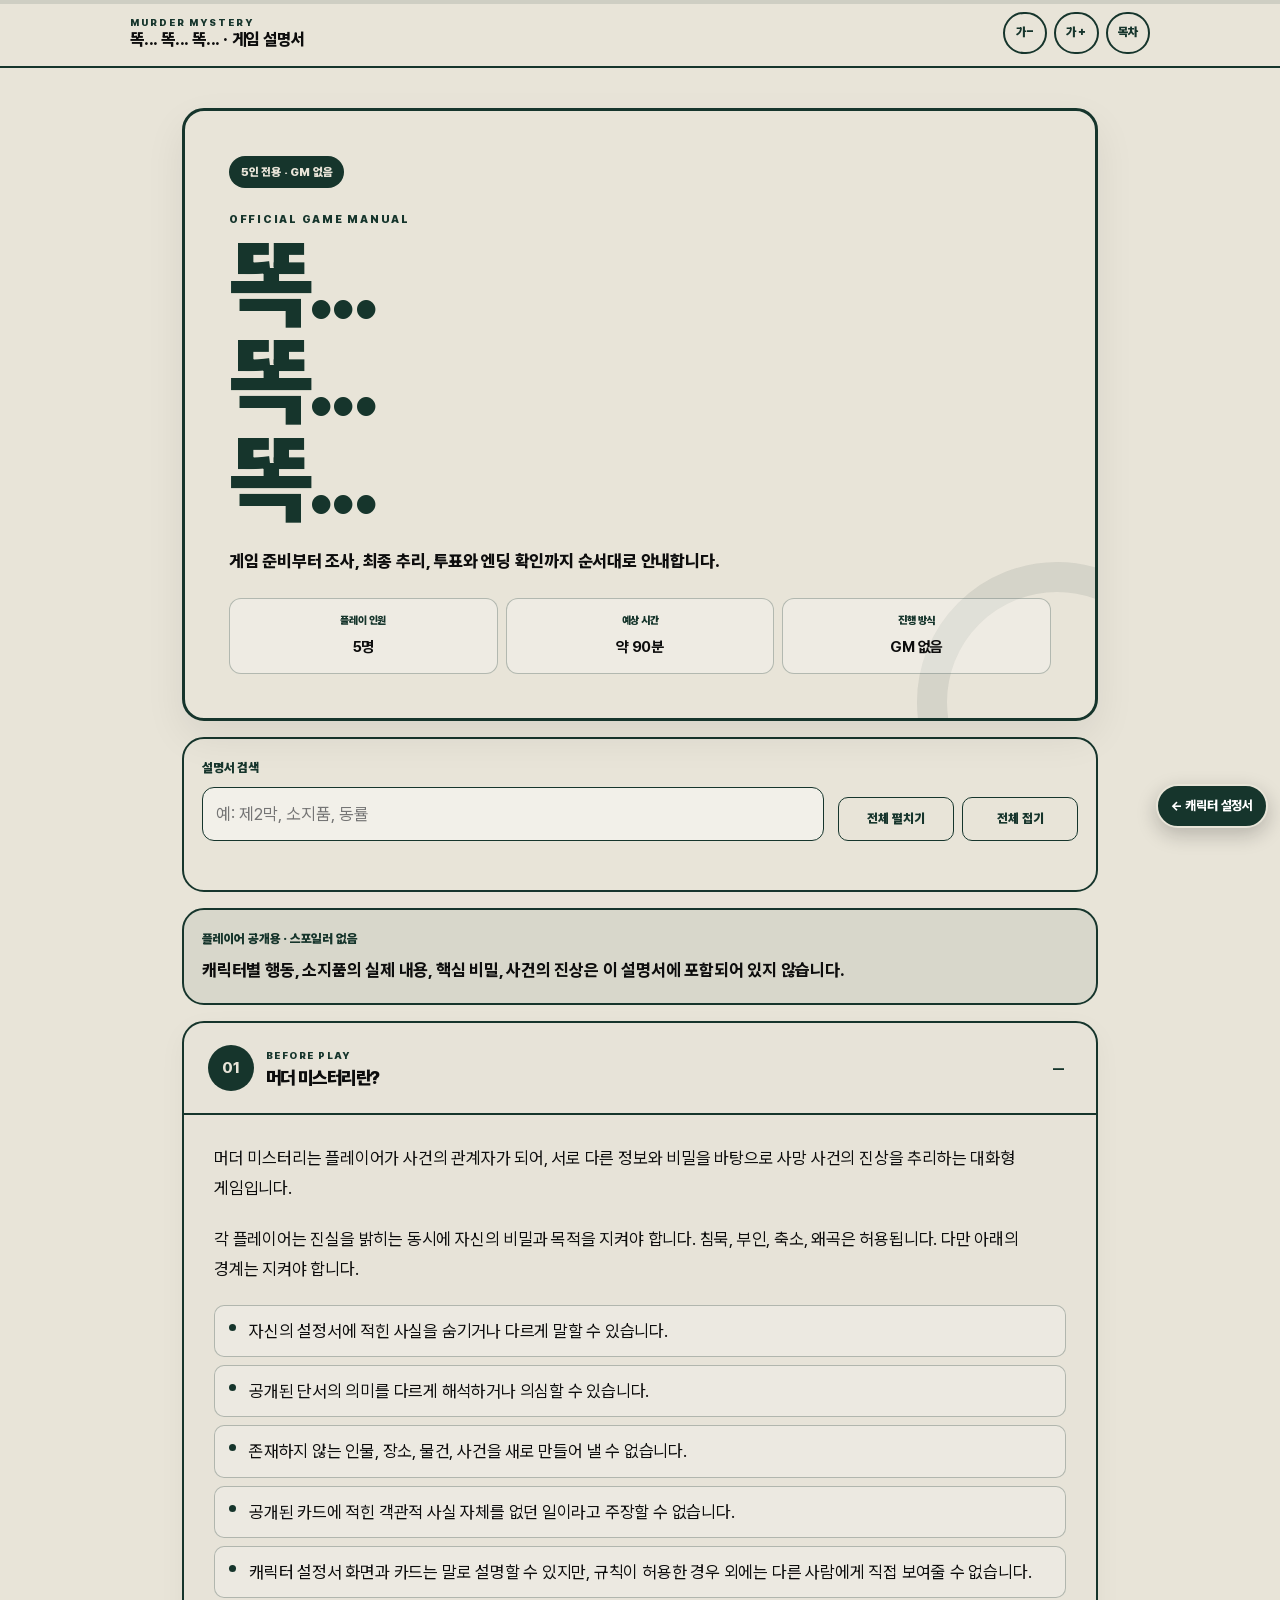
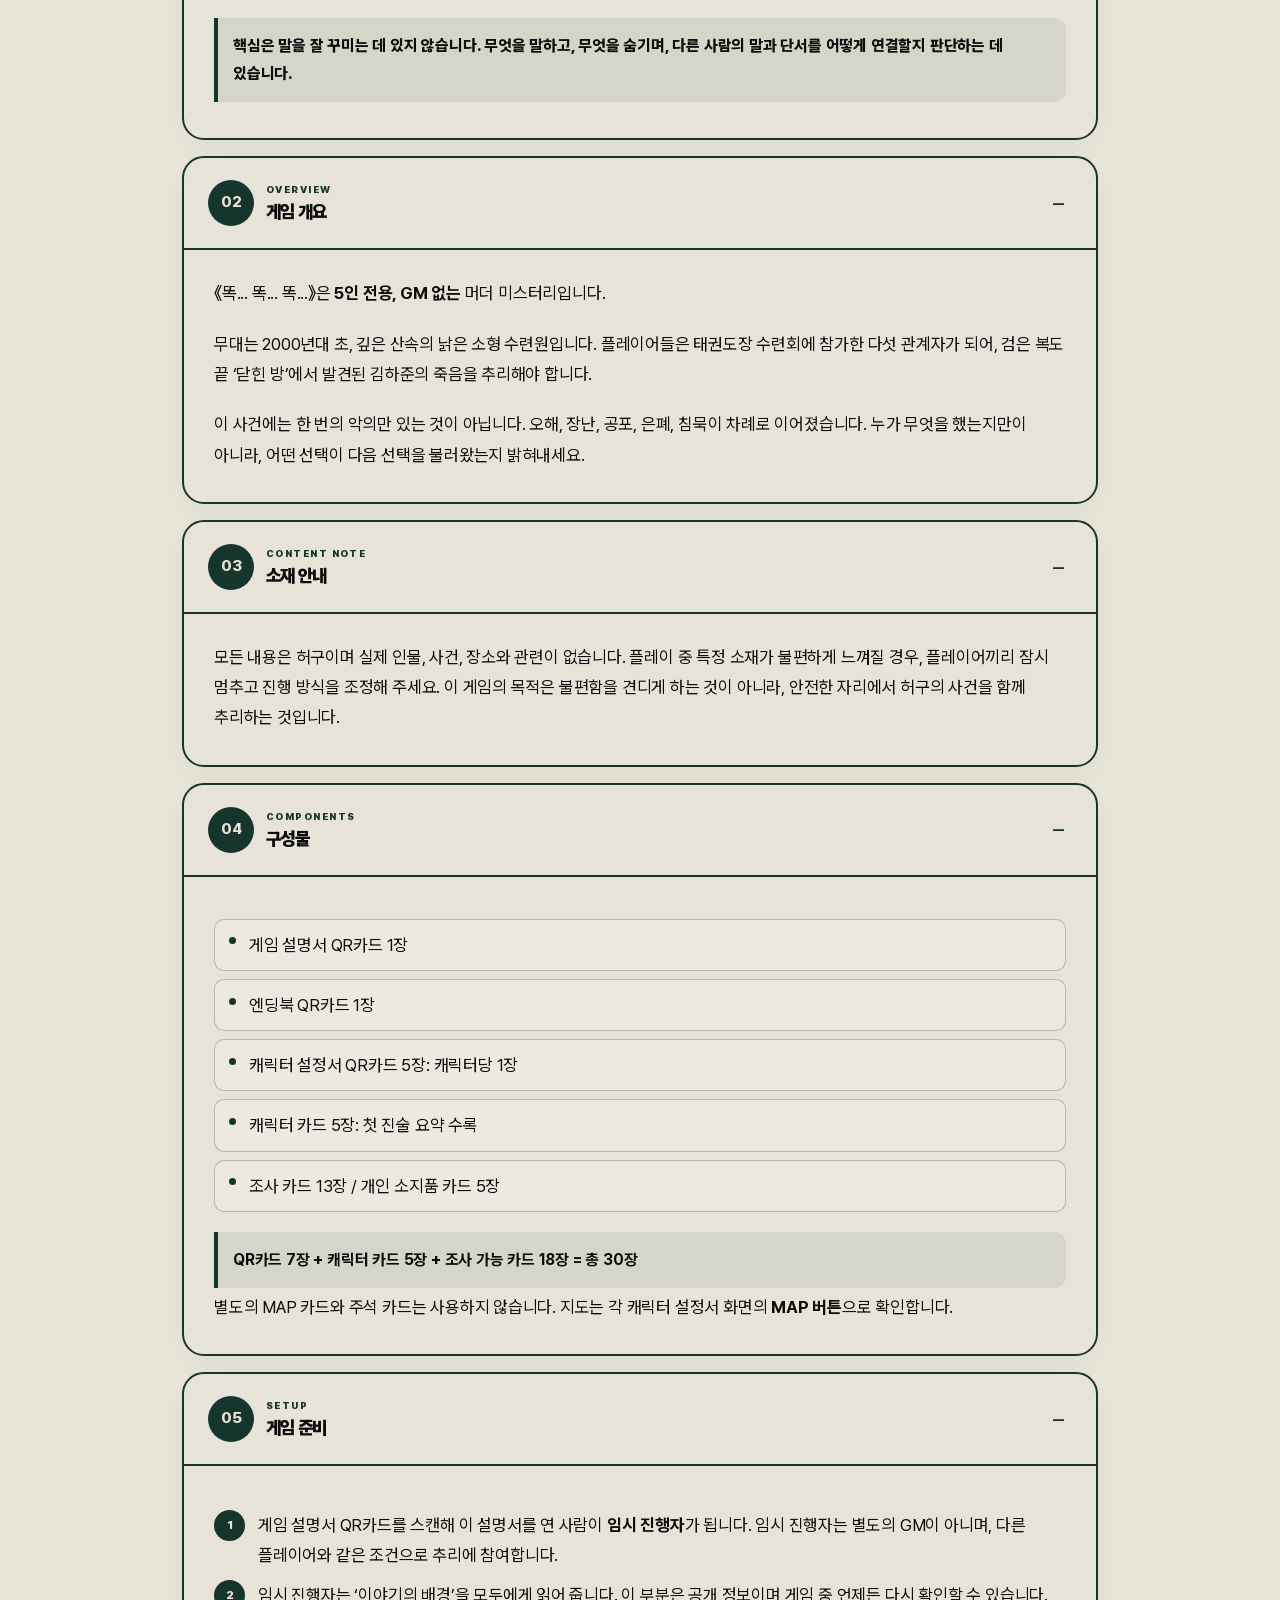
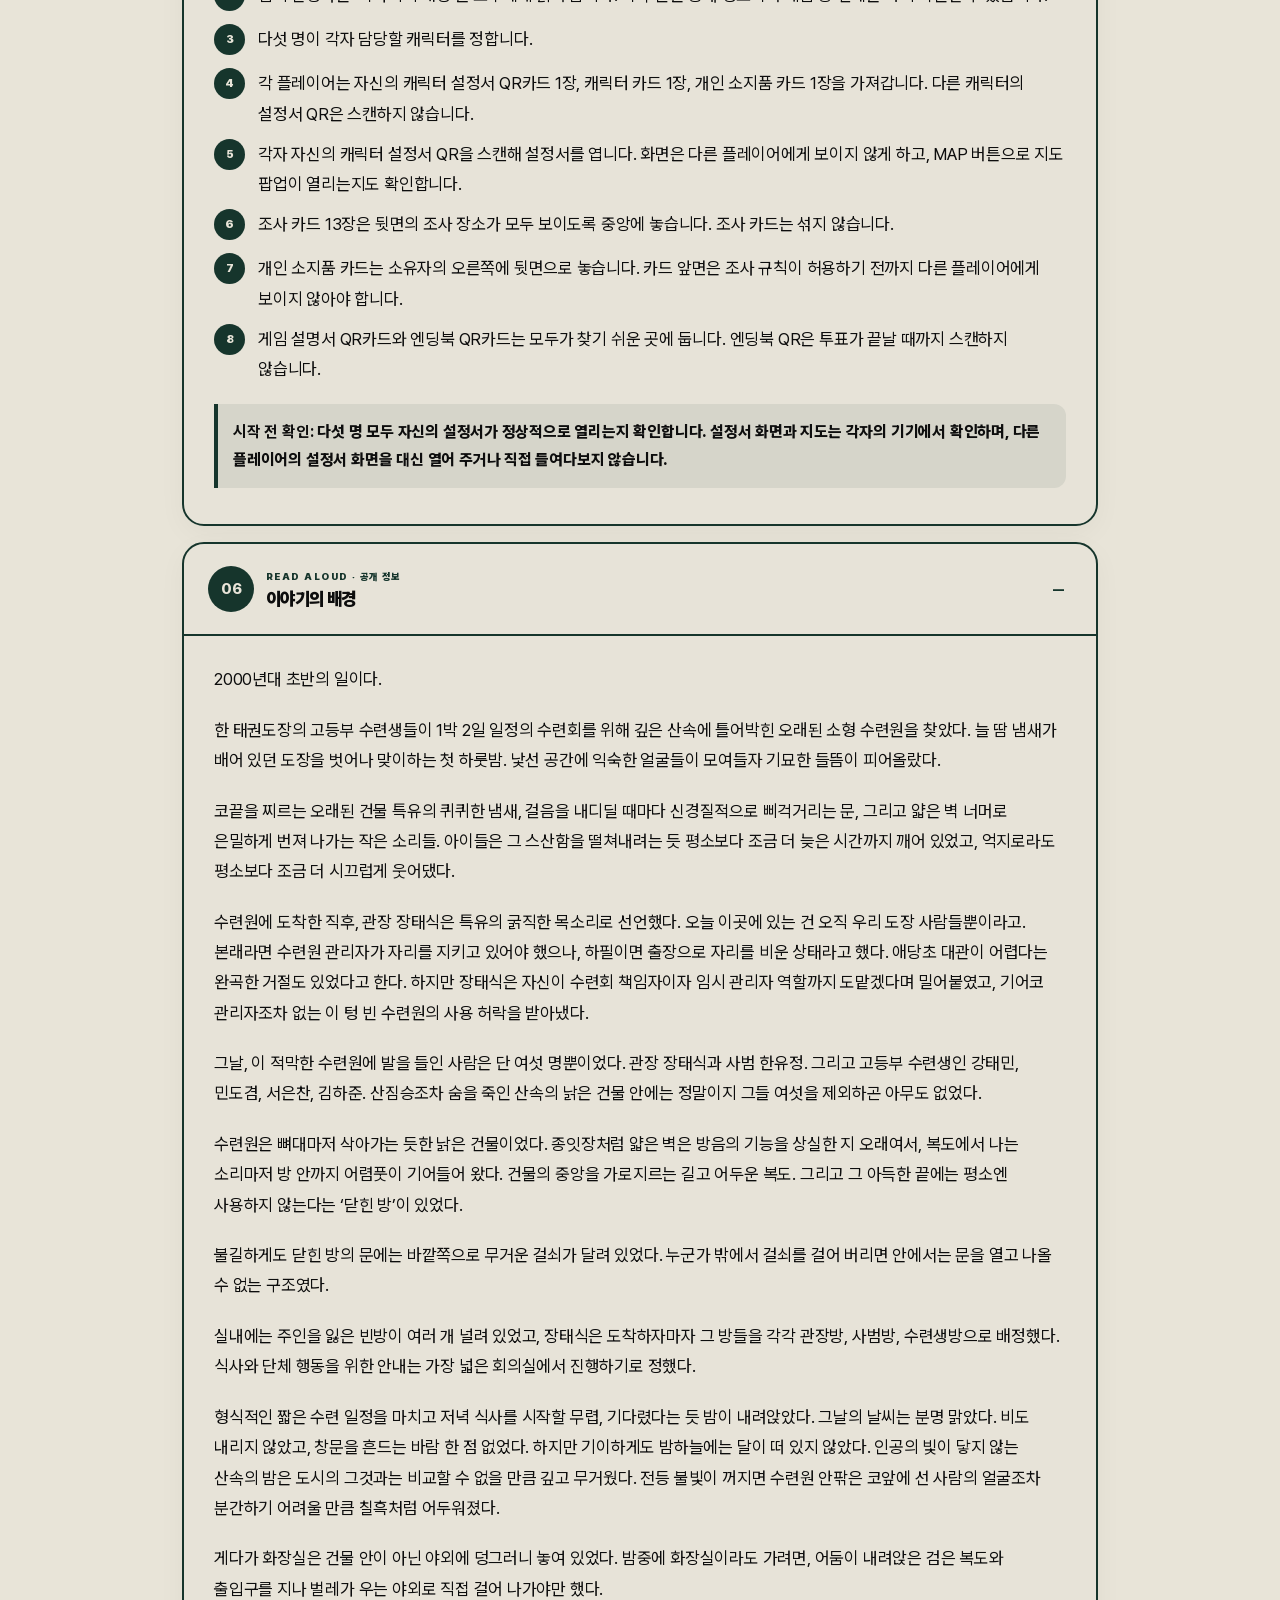
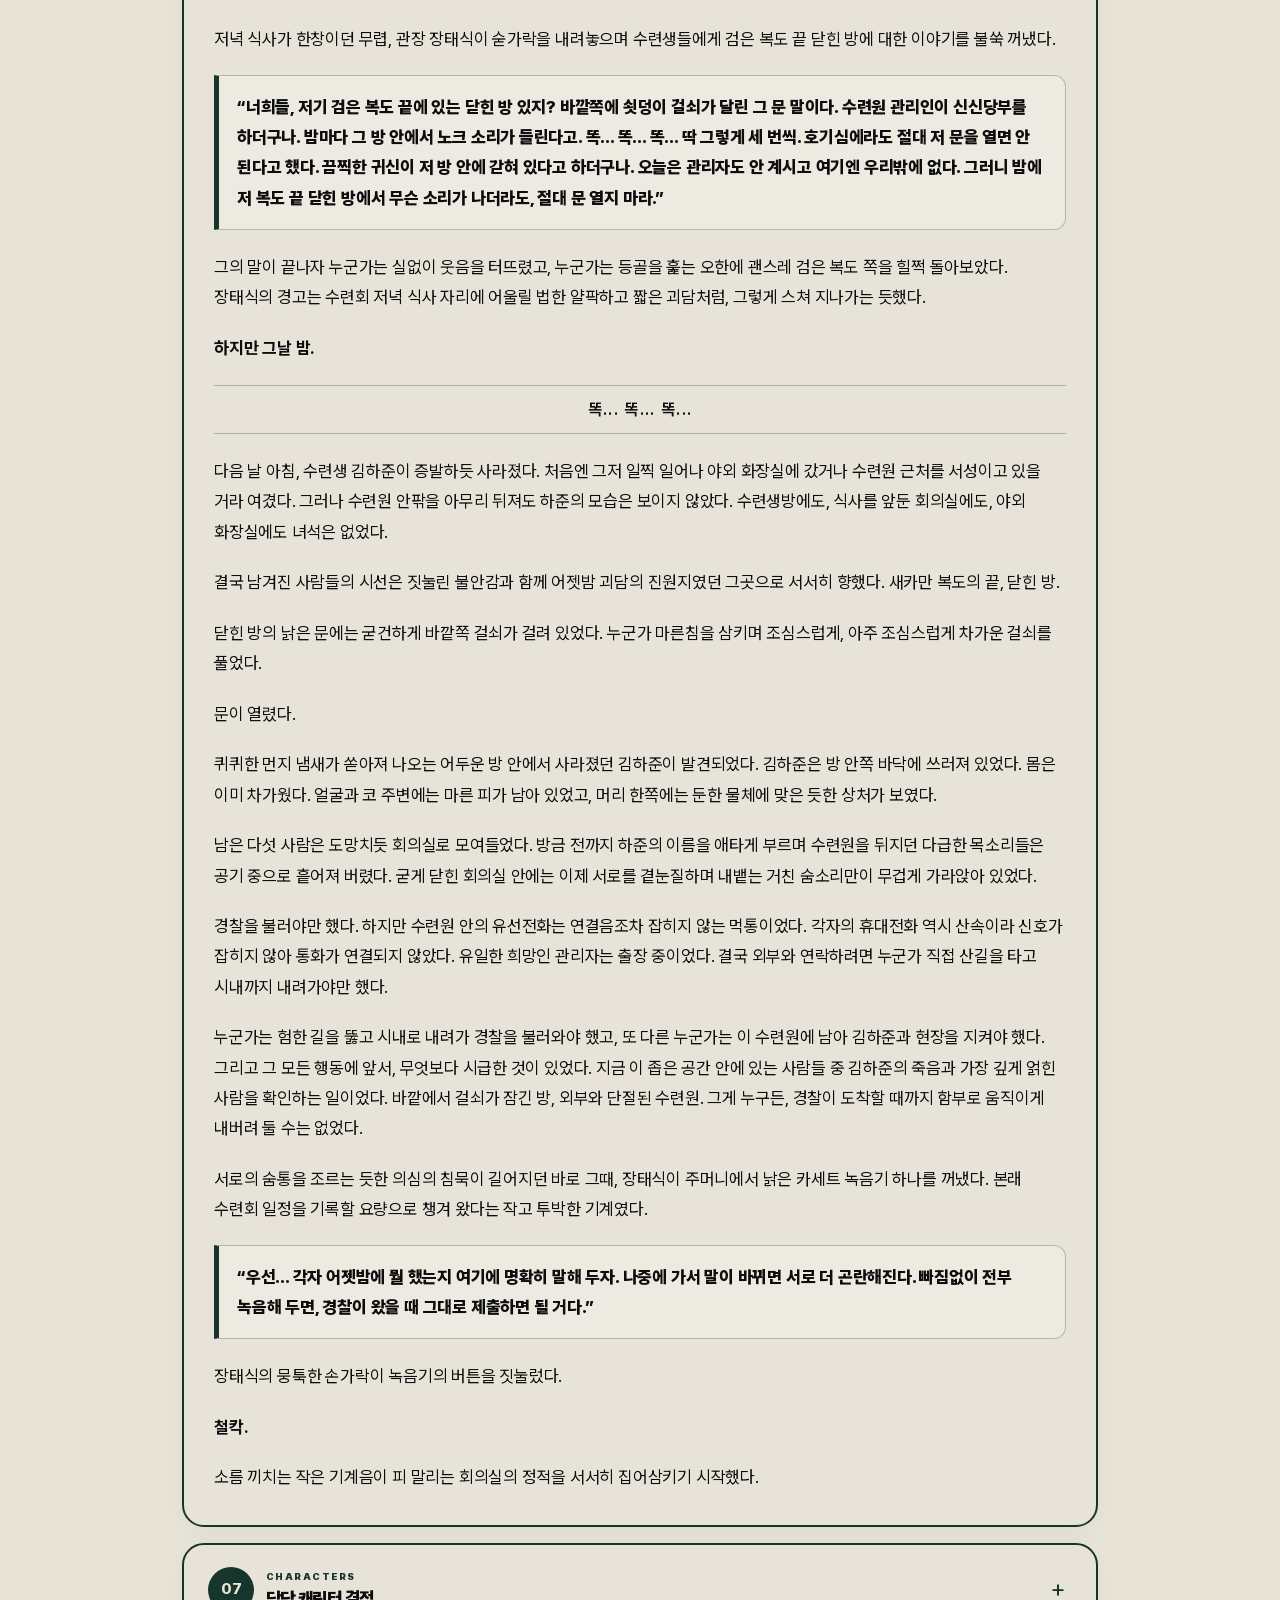
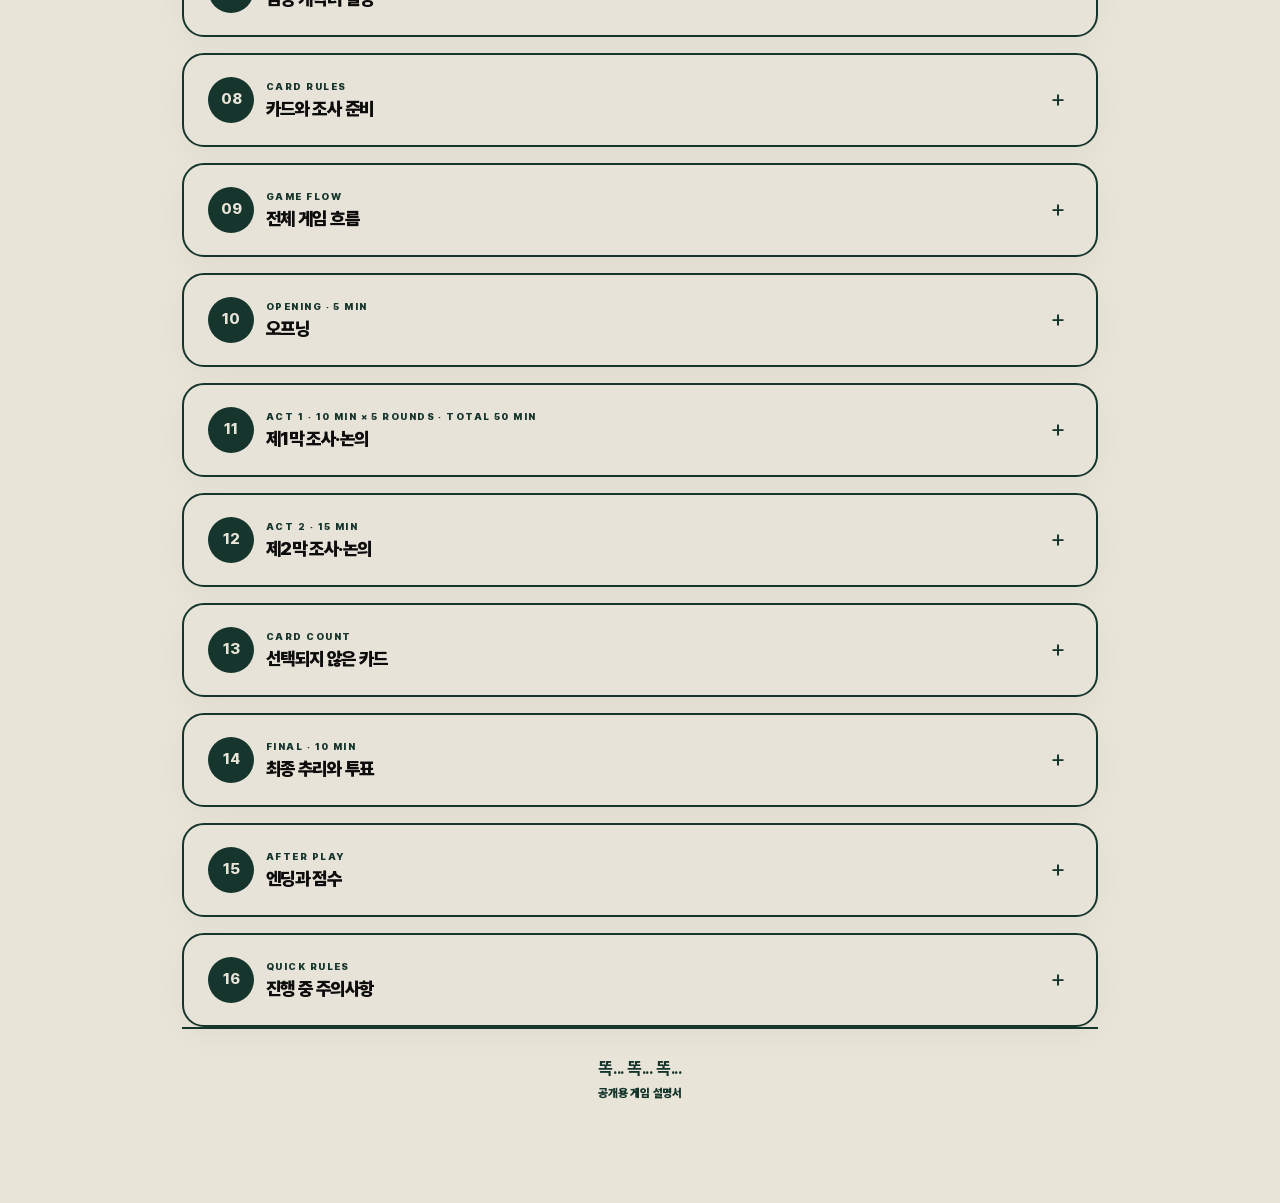
==== commit 58e6129a: "Add files via upload" ====
--- a/game-guide/index.html
+++ b/game-guide/index.html
@@ -11,7 +11,7 @@
   <link rel="stylesheet" href="style.css">
 </head>
 <body>
-  <a class="character-return" id="characterReturn" href="../index.html?from=guide" aria-label="민도겸 설정서로 돌아가기">← 민도겸 설정서로 돌아가기</a>
+  <a class="character-return" href="../index.html?from=guide" aria-label="캐릭터 설정서로 돌아가기">← 캐릭터 설정서</a>
   <div class="scroll-progress" aria-hidden="true"><div class="scroll-progress__bar" id="scrollProgress"></div></div>
   <header class="site-header">
     <div class="site-header__inner">
@@ -35,7 +35,7 @@
 <a href="#opening">오프닝</a>
 <a href="#act-one">제1막 조사·논의</a>
 <a href="#act-two">제2막 조사·논의</a>
-<a href="#remaining">남은 카드</a>
+<a href="#remaining">선택되지 않은 카드</a>
 <a href="#deduction-vote">최종 추리와 투표</a>
 <a href="#ending-score">엔딩과 점수</a>
 <a href="#important-rules">진행 중 주의사항</a></nav>
@@ -79,7 +79,7 @@
           <li>공개된 단서의 의미를 다르게 해석하거나 의심할 수 있습니다.</li>
           <li>존재하지 않는 인물, 장소, 물건, 사건을 새로 만들어 낼 수 없습니다.</li>
           <li>공개된 카드에 적힌 객관적 사실 자체를 없던 일이라고 주장할 수 없습니다.</li>
-          <li>설정서와 카드는 말로 설명할 수 있지만, 규칙이 허용한 경우 외에는 다른 사람에게 직접 보여줄 수 없습니다.</li>
+          <li>캐릭터 설정서 화면과 카드는 말로 설명할 수 있지만, 규칙이 허용한 경우 외에는 다른 사람에게 직접 보여줄 수 없습니다.</li>
         </ul>
         <div class="rule-callout">핵심은 말을 잘 꾸미는 데 있지 않습니다. 무엇을 말하고, 무엇을 숨기며, 다른 사람의 말과 단서를 어떻게 연결할지 판단하는 데 있습니다.</div></div>
         </div>
@@ -129,12 +129,14 @@
         <div class="section-content" id="components-content">
           <div class="prose">
         <ul class="manual-list">
-          <li>게임 설명서 1부 / 엔딩 북 1부</li>
-          <li>캐릭터 설정서 카드 15장: 캐릭터당 3장</li>
-          <li>캐릭터 카드 5장 / 개인 소지품 카드 5장</li>
-          <li>조사 카드 13장 / MAP 카드 1장 / 주석 카드 2장</li>
+          <li>게임 설명서 QR카드 1장</li>
+          <li>엔딩북 QR카드 1장</li>
+          <li>캐릭터 설정서 QR카드 5장: 캐릭터당 1장</li>
+          <li>캐릭터 카드 5장: 첫 진술 요약 수록</li>
+          <li>조사 카드 13장 / 개인 소지품 카드 5장</li>
         </ul>
-        <p>주석 카드는 확인하지 않을 카드 앞면이 실수로 노출되지 않도록 가리는 용도입니다.</p></div>
+        <div class="rule-callout"><strong>QR카드 7장 + 캐릭터 카드 5장 + 조사 가능 카드 18장 = 총 30장</strong></div>
+        <p>별도의 MAP 카드와 주석 카드는 사용하지 않습니다. 지도는 각 캐릭터 설정서 화면의 <strong>MAP 버튼</strong>으로 확인합니다.</p></div>
         </div>
       </article>
 
@@ -150,15 +152,16 @@
         <div class="section-content" id="setup-content">
           <div class="prose">
         <ol class="numbered-list">
-          <li>이 설명서를 읽는 사람이 <strong>임시 진행자</strong>가 됩니다. 임시 진행자는 별도의 GM이 아니며, 다른 플레이어와 같은 조건으로 추리에 참여합니다.</li>
+          <li>게임 설명서 QR카드를 스캔해 이 설명서를 연 사람이 <strong>임시 진행자</strong>가 됩니다. 임시 진행자는 별도의 GM이 아니며, 다른 플레이어와 같은 조건으로 추리에 참여합니다.</li>
           <li>임시 진행자는 ‘이야기의 배경’을 모두에게 읽어 줍니다. 이 부분은 공개 정보이며 게임 중 언제든 다시 확인할 수 있습니다.</li>
           <li>다섯 명이 각자 담당할 캐릭터를 정합니다.</li>
-          <li>각 플레이어는 자신의 캐릭터 설정서 카드 3장, 캐릭터 카드 1장, 개인 소지품 카드 1장을 가져갑니다.</li>
-          <li>MAP 카드는 테이블 중앙에 앞면으로 놓습니다.</li>
+          <li>각 플레이어는 자신의 캐릭터 설정서 QR카드 1장, 캐릭터 카드 1장, 개인 소지품 카드 1장을 가져갑니다. 다른 캐릭터의 설정서 QR은 스캔하지 않습니다.</li>
+          <li>각자 자신의 캐릭터 설정서 QR을 스캔해 설정서를 엽니다. 화면은 다른 플레이어에게 보이지 않게 하고, MAP 버튼으로 지도 팝업이 열리는지도 확인합니다.</li>
           <li>조사 카드 13장은 뒷면의 조사 장소가 모두 보이도록 중앙에 놓습니다. 조사 카드는 섞지 않습니다.</li>
-          <li>개인 소지품 카드는 소유자의 오른쪽에 뒷면으로 놓습니다. 카드 뒷면에서는 소유자만 확인할 수 있고, 내용은 보이지 않아야 합니다.</li>
-          <li>엔딩 북은 투표가 끝날 때까지 펼치지 않습니다.</li>
-        </ol></div>
+          <li>개인 소지품 카드는 소유자의 오른쪽에 뒷면으로 놓습니다. 카드 앞면은 조사 규칙이 허용하기 전까지 다른 플레이어에게 보이지 않아야 합니다.</li>
+          <li>게임 설명서 QR카드와 엔딩북 QR카드는 모두가 찾기 쉬운 곳에 둡니다. 엔딩북 QR은 투표가 끝날 때까지 스캔하지 않습니다.</li>
+        </ol>
+        <div class="rule-callout"><strong>시작 전 확인:</strong> 다섯 명 모두 자신의 설정서가 정상적으로 열리는지 확인합니다. 설정서 화면과 지도는 각자의 기기에서 확인하며, 다른 플레이어의 설정서 화면을 대신 열어 주거나 직접 들여다보지 않습니다.</div></div>
         </div>
       </article>
 
@@ -174,28 +177,34 @@
         <div class="section-content" id="story-content">
           <div class="prose">
         <div class="story">
-          <p>2000년대 초반.</p>
-          <p>한 태권도장의 고등부 수련생들이 1박 2일 수련회를 떠났다. 목적지는 깊은 산속의 낡은 소형 수련원이었다.</p>
-          <p>건물에는 오래 밴 먼지 냄새가 났다. 문은 열릴 때마다 짧게 울었다. 벽은 얇았다. 복도에서 끌리는 발소리가 방 안까지 기어들어 왔다.</p>
-          <p>원래라면 관리자가 남아 있어야 했다. 그날은 출장 중이었다. 관장 장태식은 자신이 임시 관리까지 맡겠다며 대관을 밀어붙였다.</p>
-          <p>수련원에 들어온 사람은 여섯 명뿐이었다. 관장 장태식. 사범 한유정. 수련생 강태민, 민도겸, 서은찬, 김하준.</p>
-          <p>건물 중앙에는 길고 어두운 복도가 있었다. 복도 끝에는 사용하지 않는 ‘닫힌 방’이 있었다. 문 바깥에는 무거운 걸쇠가 달려 있었다. 밖에서 걸쇠를 걸면, 안에서는 문을 열 수 없었다.</p>
-          <p>화장실은 건물 밖에 있었다. 밤중에 화장실을 가려면 검은 복도와 출입구를 지나 야외로 나가야 했다.</p>
-          <p>저녁 식사 때 장태식이 숟가락을 내려놓았다.</p>
-          <blockquote>“복도 끝 닫힌 방 있지? 관리인이 그러더라. 밤마다 그 안에서 노크 소리가 난다고. 똑, 똑, 똑. 딱 세 번씩. 안에는 귀신이 갇혀 있으니까, 무슨 소리가 나도 절대 열지 마라.”</blockquote>
-          <p>누군가는 웃었다. 누군가는 복도 끝을 돌아봤다. 괴담은 그 정도로 끝나는 듯했다.</p>
-          <p><strong>그날 밤.</strong></p>
-          <p class="story-knock" aria-label="똑. 똑. 똑.">똑. 똑. 똑.</p>
-          <p>다음 날 아침, 김하준이 사라졌다.</p>
-          <p>수련생방에도 없었다. 회의실에도, 야외 화장실에도 없었다. 남은 사람들은 끝내 검은 복도 끝에 섰다.</p>
-          <p>닫힌 방의 바깥 걸쇠는 잠겨 있었다. 걸쇠를 풀었다. 문이 열렸다.</p>
-          <p>김하준은 방 안쪽 바닥에 쓰러져 있었다. 몸은 차가웠다. 얼굴에는 마른 피가 남아 있었다. 머리 한쪽에는 둔한 물체에 맞은 듯한 상처가 보였다.</p>
-          <p>살아남은 다섯 사람은 회의실로 모였다. 아무도 서로에게 등을 보이지 않았다.</p>
-          <p>경찰을 불러야 했다. 유선전화는 연결음조차 잡히지 않았다. 휴대전화도 마찬가지였다. 시내까지 내려가야 신고할 수 있었다.</p>
-          <p>그전에 해야 할 일이 있었다. <strong>이 안에서 누가 무엇을 했는지 확인하는 것.</strong></p>
-          <p>장태식이 수련회 기록용 카세트 녹음기를 꺼냈다. 버튼이 눌렸다.</p>
+          <p>2000년대 초반의 일이다.</p>
+          <p>한 태권도장의 고등부 수련생들이 1박 2일 일정의 수련회를 위해 깊은 산속에 틀어박힌 오래된 소형 수련원을 찾았다. 늘 땀 냄새가 배어 있던 도장을 벗어나 맞이하는 첫 하룻밤. 낯선 공간에 익숙한 얼굴들이 모여들자 기묘한 들뜸이 피어올랐다.</p>
+          <p>코끝을 찌르는 오래된 건물 특유의 퀴퀴한 냄새, 걸음을 내디딜 때마다 신경질적으로 삐걱거리는 문, 그리고 얇은 벽 너머로 은밀하게 번져 나가는 작은 소리들. 아이들은 그 스산함을 떨쳐내려는 듯 평소보다 조금 더 늦은 시간까지 깨어 있었고, 억지로라도 평소보다 조금 더 시끄럽게 웃어댔다.</p>
+          <p>수련원에 도착한 직후, 관장 장태식은 특유의 굵직한 목소리로 선언했다. 오늘 이곳에 있는 건 오직 우리 도장 사람들뿐이라고. 본래라면 수련원 관리자가 자리를 지키고 있어야 했으나, 하필이면 출장으로 자리를 비운 상태라고 했다. 애당초 대관이 어렵다는 완곡한 거절도 있었다고 한다. 하지만 장태식은 자신이 수련회 책임자이자 임시 관리자 역할까지 도맡겠다며 밀어붙였고, 기어코 관리자조차 없는 이 텅 빈 수련원의 사용 허락을 받아냈다.</p>
+          <p>그날, 이 적막한 수련원에 발을 들인 사람은 단 여섯 명뿐이었다. 관장 장태식과 사범 한유정. 그리고 고등부 수련생인 강태민, 민도겸, 서은찬, 김하준. 산짐승조차 숨을 죽인 산속의 낡은 건물 안에는 정말이지 그들 여섯을 제외하곤 아무도 없었다.</p>
+          <p>수련원은 뼈대마저 삭아가는 듯한 낡은 건물이었다. 종잇장처럼 얇은 벽은 방음의 기능을 상실한 지 오래여서, 복도에서 나는 소리마저 방 안까지 어렴풋이 기어들어 왔다. 건물의 중앙을 가로지르는 길고 어두운 복도. 그리고 그 아득한 끝에는 평소엔 사용하지 않는다는 ‘닫힌 방’이 있었다.</p>
+          <p>불길하게도 닫힌 방의 문에는 바깥쪽으로 무거운 걸쇠가 달려 있었다. 누군가 밖에서 걸쇠를 걸어 버리면 안에서는 문을 열고 나올 수 없는 구조였다.</p>
+          <p>실내에는 주인을 잃은 빈방이 여러 개 널려 있었고, 장태식은 도착하자마자 그 방들을 각각 관장방, 사범방, 수련생방으로 배정했다. 식사와 단체 행동을 위한 안내는 가장 넓은 회의실에서 진행하기로 정했다.</p>
+          <p>형식적인 짧은 수련 일정을 마치고 저녁 식사를 시작할 무렵, 기다렸다는 듯 밤이 내려앉았다. 그날의 날씨는 분명 맑았다. 비도 내리지 않았고, 창문을 흔드는 바람 한 점 없었다. 하지만 기이하게도 밤하늘에는 달이 떠 있지 않았다. 인공의 빛이 닿지 않는 산속의 밤은 도시의 그것과는 비교할 수 없을 만큼 깊고 무거웠다. 전등 불빛이 꺼지면 수련원 안팎은 코앞에 선 사람의 얼굴조차 분간하기 어려울 만큼 칠흑처럼 어두워졌다.</p>
+          <p>게다가 화장실은 건물 안이 아닌 야외에 덩그러니 놓여 있었다. 밤중에 화장실이라도 가려면, 어둠이 내려앉은 검은 복도와 출입구를 지나 벌레가 우는 야외로 직접 걸어 나가야만 했다.</p>
+          <p>저녁 식사가 한창이던 무렵, 관장 장태식이 숟가락을 내려놓으며 수련생들에게 검은 복도 끝 닫힌 방에 대한 이야기를 불쑥 꺼냈다.</p>
+          <blockquote>“너희들, 저기 검은 복도 끝에 있는 닫힌 방 있지? 바깥쪽에 쇳덩이 걸쇠가 달린 그 문 말이다. 수련원 관리인이 신신당부를 하더구나. 밤마다 그 방 안에서 노크 소리가 들린다고. 똑... 똑... 똑... 딱 그렇게 세 번씩. 호기심에라도 절대 저 문을 열면 안 된다고 했다. 끔찍한 귀신이 저 방 안에 갇혀 있다고 하더구나. 오늘은 관리자도 안 계시고 여기엔 우리밖에 없다. 그러니 밤에 저 복도 끝 닫힌 방에서 무슨 소리가 나더라도, 절대 문 열지 마라.”</blockquote>
+          <p>그의 말이 끝나자 누군가는 실없이 웃음을 터뜨렸고, 누군가는 등골을 훑는 오한에 괜스레 검은 복도 쪽을 힐쩍 돌아보았다. 장태식의 경고는 수련회 저녁 식사 자리에 어울릴 법한 얄팍하고 짧은 괴담처럼, 그렇게 스쳐 지나가는 듯했다.</p>
+          <p><strong>하지만 그날 밤.</strong></p>
+          <p class="story-knock" aria-label="똑. 똑. 똑.">똑... 똑... 똑...</p>
+          <p>다음 날 아침, 수련생 김하준이 증발하듯 사라졌다. 처음엔 그저 일찍 일어나 야외 화장실에 갔거나 수련원 근처를 서성이고 있을 거라 여겼다. 그러나 수련원 안팎을 아무리 뒤져도 하준의 모습은 보이지 않았다. 수련생방에도, 식사를 앞둔 회의실에도, 야외 화장실에도 녀석은 없었다.</p>
+          <p>결국 남겨진 사람들의 시선은 짓눌린 불안감과 함께 어젯밤 괴담의 진원지였던 그곳으로 서서히 향했다. 새카만 복도의 끝, 닫힌 방.</p>
+          <p>닫힌 방의 낡은 문에는 굳건하게 바깥쪽 걸쇠가 걸려 있었다. 누군가 마른침을 삼키며 조심스럽게, 아주 조심스럽게 차가운 걸쇠를 풀었다.</p>
+          <p>문이 열렸다.</p>
+          <p>퀴퀴한 먼지 냄새가 쏟아져 나오는 어두운 방 안에서 사라졌던 김하준이 발견되었다. 김하준은 방 안쪽 바닥에 쓰러져 있었다. 몸은 이미 차가웠다. 얼굴과 코 주변에는 마른 피가 남아 있었고, 머리 한쪽에는 둔한 물체에 맞은 듯한 상처가 보였다.</p>
+          <p>남은 다섯 사람은 도망치듯 회의실로 모여들었다. 방금 전까지 하준의 이름을 애타게 부르며 수련원을 뒤지던 다급한 목소리들은 공기 중으로 흩어져 버렸다. 굳게 닫힌 회의실 안에는 이제 서로를 곁눈질하며 내뱉는 거친 숨소리만이 무겁게 가라앉아 있었다.</p>
+          <p>경찰을 불러야만 했다. 하지만 수련원 안의 유선전화는 연결음조차 잡히지 않는 먹통이었다. 각자의 휴대전화 역시 산속이라 신호가 잡히지 않아 통화가 연결되지 않았다. 유일한 희망인 관리자는 출장 중이었다. 결국 외부와 연락하려면 누군가 직접 산길을 타고 시내까지 내려가야만 했다.</p>
+          <p>누군가는 험한 길을 뚫고 시내로 내려가 경찰을 불러와야 했고, 또 다른 누군가는 이 수련원에 남아 김하준과 현장을 지켜야 했다. 그리고 그 모든 행동에 앞서, 무엇보다 시급한 것이 있었다. 지금 이 좁은 공간 안에 있는 사람들 중 김하준의 죽음과 가장 깊게 얽힌 사람을 확인하는 일이었다. 바깥에서 걸쇠가 잠긴 방, 외부와 단절된 수련원. 그게 누구든, 경찰이 도착할 때까지 함부로 움직이게 내버려 둘 수는 없었다.</p>
+          <p>서로의 숨통을 조르는 듯한 의심의 침묵이 길어지던 바로 그때, 장태식이 주머니에서 낡은 카세트 녹음기 하나를 꺼냈다. 본래 수련회 일정을 기록할 요량으로 챙겨 왔다는 작고 투박한 기계였다.</p>
+          <blockquote>“우선... 각자 어젯밤에 뭘 했는지 여기에 명확히 말해 두자. 나중에 가서 말이 바뀌면 서로 더 곤란해진다. 빠짐없이 전부 녹음해 두면, 경찰이 왔을 때 그대로 제출하면 될 거다.”</blockquote>
+          <p>장태식의 뭉툭한 손가락이 녹음기의 버튼을 짓눌렀다.</p>
           <p><strong>철칵.</strong></p>
-          <blockquote>“어젯밤 일을 처음부터 말해. 나중에 말이 바뀌면 더 곤란해진다.”</blockquote>
+          <p>소름 끼치는 작은 기계음이 피 말리는 회의실의 정적을 서서히 집어삼키기 시작했다.</p>
         </div></div>
         </div>
       </article>
@@ -233,11 +242,35 @@
         </button>
         <div class="section-content" id="cards-content" hidden>
           <div class="prose">
-        <h3>캐릭터 설정서</h3><p>각 플레이어는 자신의 캐릭터 설정서 3장을 손에 들고 진행합니다. 설정서는 언제든 다시 읽을 수 있지만 다른 사람에게 직접 보여줄 수 없습니다.</p>
-        <h3>캐릭터 카드</h3><p>오프닝의 첫 진술을 읽을 때만 확인합니다. 첫 진술은 문장을 바꾸지 말고 그대로 읽습니다.</p>
-        <h3>개인 소지품 카드</h3><p>소유자만 언제든 확인할 수 있습니다. 다만 조사 대상으로 선택되기 전에는 카드 앞면을 공개하거나 다른 사람에게 보여줄 수 없습니다. 소지품의 내용을 말로 설명하거나 숨기거나 왜곡하는 것은 가능합니다.</p>
+        <h3>게임 설명서·엔딩북 QR카드</h3><p>게임 설명서 QR은 진행 중 누구나 다시 스캔할 수 있습니다. 엔딩북 QR은 투표가 끝난 뒤에만 스캔합니다.</p>
+        <h3>캐릭터 설정서 QR카드</h3><p>각 플레이어는 자신의 QR만 스캔해 모바일 설정서를 확인합니다. 설정서는 언제든 다시 읽을 수 있지만 화면을 다른 사람에게 직접 보여줄 수 없습니다. 지도는 설정서 상단의 MAP 버튼으로 각자 확인합니다. 지도 자체는 공개 정보지만, 설정서 화면 전체를 다른 사람에게 보여주는 것은 금지합니다. 지도는 시설의 연결 관계를 나타내는 도식이므로 실외 시설 사이의 정확한 거리와 방위는 추리 근거로 사용하지 않습니다.</p>
+        <h3>캐릭터 카드</h3><p>오프닝에서 카드에 적힌 첫 진술 요약을 읽을 때 사용합니다. 요약문은 문장을 바꾸지 말고 그대로 읽습니다.</p>
+        <h3>개인 소지품 카드</h3><p>소유자만 언제든 앞면을 개인적으로 확인할 수 있으며, 확인 뒤에는 다시 뒷면으로 놓습니다. 조사 대상으로 선택되기 전에는 카드 앞면을 공개하거나 다른 사람에게 보여줄 수 없습니다. 소지품의 내용을 말로 설명하거나 숨기거나 왜곡하는 것은 가능합니다.</p>
         <h3>조사 카드</h3><p>뒷면에는 조사할 장소나 대상의 이름만 적혀 있고, 카드 내용은 앞면에만 있습니다. 섞지 않고 모든 플레이어가 원하는 조사 대상을 고를 수 있도록 펼쳐 놓습니다.</p>
-        <div class="rule-callout"><strong>조사 카드 13장 + 개인 소지품 카드 5장 = 조사 가능 카드 18장</strong></div></div>
+        <div class="rule-callout"><strong>조사 카드 13장 + 개인 소지품 카드 5장 = 조사 가능 카드 18장</strong><br>QR카드와 캐릭터 카드는 조사 대상으로 선택하지 않습니다.</div>
+        <h3 class="step-heading">공개·비공개 규칙 한눈에 보기</h3>
+        <div class="rule-stage-grid" aria-label="제1막과 제2막 카드 규칙 비교">
+          <section class="rule-stage-card">
+            <span>제1막 · 5회</span>
+            <strong>담당자마다 2장 선택</strong>
+            <ul>
+              <li>조사 카드 2장</li>
+              <li>또는 조사 카드 1장 + 타인 소지품 1장</li>
+              <li>선택 즉시 모두에게 앞면 공개</li>
+              <li>중앙에 앞면으로 보관 · 총 10장</li>
+            </ul>
+          </section>
+          <section class="rule-stage-card rule-stage-card--private">
+            <span>제2막 · 1회</span>
+            <strong>플레이어마다 1장 선택</strong>
+            <ul>
+              <li>남은 조사 카드 또는 타인 소지품 1장</li>
+              <li>자기 소지품 선택 금지</li>
+              <li>전원 선택 후 각자만 앞면 확인</li>
+              <li>다시 뒷면으로 개인 보관 · 총 5장</li>
+            </ul>
+          </section>
+        </div></div>
         </div>
       </article>
 
@@ -271,10 +304,10 @@
         <div class="section-content" id="opening-content" hidden>
           <div class="prose">
         <ol class="numbered-list">
-          <li>모두 자신의 캐릭터 설정서 3장을 조용히 읽습니다.</li>
-          <li>설정서의 원문은 다른 플레이어에게 보여주거나 그대로 낭독하지 않습니다.</li>
-          <li>설정서 확인이 끝나면 캐릭터 카드의 첫 진술을 순서대로 읽습니다.</li>
-          <li>첫 진술은 김하준의 시신이 발견된 직후, 각 인물이 녹음기 앞에서 한 공개 진술입니다. 문장을 바꾸지 않습니다.</li>
+          <li>모두 자신의 캐릭터 설정서 QR을 스캔해 모바일 설정서를 조용히 읽습니다.</li>
+          <li>설정서 화면과 원문은 다른 플레이어에게 보여주거나 그대로 낭독하지 않습니다.</li>
+          <li>설정서 확인이 끝나면 캐릭터 카드에 적힌 첫 진술 요약을 순서대로 읽습니다.</li>
+          <li>첫 진술 요약은 김하준의 시신이 발견된 직후, 각 인물이 녹음기 앞에서 한 공개 진술입니다. 문장을 바꾸지 않습니다.</li>
           <li>모든 첫 진술이 끝나면 제1막 <strong>1회차</strong>를 시작합니다.</li>
         </ol></div>
         </div>
@@ -294,6 +327,10 @@
         <div class="act-one-alert" role="note" aria-label="제1막 반복 진행 안내">
           <strong>한 번만 진행하고 제2막으로 넘어가지 마세요.</strong>
           <span>아래의 <b>10분짜리 조사·논의를 담당자를 바꾸며 총 5회 반복</b>합니다. 제1막 전체 시간은 총 50분입니다.</span>
+        </div>
+        <div class="investigable-definition" role="note" aria-label="제1막 조사 가능 카드 정의">
+          <strong>중요 · 조사 가능 카드는 두 종류입니다.</strong>
+          <span><b>조사 카드 13장 + 개인 소지품 카드 5장</b>을 모두 포함합니다. ‘조사’라고 적혀 있어도 조사 카드만을 뜻하지 않습니다.</span>
         </div>
 
         <h3 class="step-heading">제1막 전체 5회차</h3>
@@ -309,12 +346,12 @@
         <h3 class="step-heading">한 회차 10분의 진행 순서</h3>
         <ol class="round-flow-list">
           <li><span class="flow-number" aria-hidden="true">1</span><span class="flow-text">이번 회차의 조사 담당자를 확인합니다.</span></li>
-          <li><span class="flow-number" aria-hidden="true">2</span><span class="flow-text">조사 담당자가 조사 가능 카드 2장을 선택합니다.</span></li>
+          <li><span class="flow-number" aria-hidden="true">2</span><span class="flow-text">조사 담당자가 조사 카드와 개인 소지품 카드를 모두 포함한 조사 가능 카드 중 2장을 선택합니다.</span></li>
           <li><span class="flow-number" aria-hidden="true">3</span><span class="flow-text">선택한 두 카드를 즉시 전체 공개합니다.</span></li>
           <li><span class="flow-number" aria-hidden="true">4</span><span class="flow-text">10분 중 남은 시간 동안 자유롭게 논의합니다.</span></li>
           <li><span class="flow-number" aria-hidden="true">5</span><span class="flow-text">10분이 끝나면 다음 담당자로 바꾸어 새 회차를 시작합니다.</span></li>
         </ol>
-        <p>각 조사 담당자는 아직 공개되지 않은 조사 가능 카드 2장을 고릅니다.</p>
+        <p>각 조사 담당자는 아직 전체 공개되지 않은 조사 가능 카드 2장을 고릅니다. 여기에는 <strong>조사 카드뿐 아니라 개인 소지품 카드도 포함</strong>됩니다.</p>
         <ul class="manual-list">
           <li>조사 카드 2장을 선택할 수 있습니다.</li>
           <li>조사 카드 1장과 다른 사람의 개인 소지품 카드 1장을 선택할 수 있습니다.</li>
@@ -343,14 +380,19 @@
         <div class="section-content" id="act-two-content" hidden>
           <div class="prose">
         <div class="rule-callout"><strong>제1막 5회차를 모두 마치고, 전체 공개 카드가 총 10장인지 확인한 뒤 제2막을 시작합니다.</strong></div>
+        <div class="investigable-definition" role="note" aria-label="제2막 조사 가능 카드 정의">
+          <strong>제2막도 조사 카드만 선택하는 것이 아닙니다.</strong>
+          <span>남은 <b>조사 카드와 개인 소지품 카드를 합친 조사 가능 카드</b> 중에서 각자 1장씩 선택합니다.</span>
+        </div>
         <ol class="numbered-list">
-          <li>첫 조사 담당자부터 시계 방향으로 아직 확인되지 않은 조사 가능 카드 1장을 골라 자기 앞에 뒷면으로 가져옵니다.</li>
-          <li>앞선 플레이어가 가져간 카드는 다시 선택할 수 없습니다.</li>
-          <li>다섯 명의 선택이 모두 끝난 뒤, 각자 가져온 카드 앞면을 개인적으로 확인합니다.</li>
+          <li>첫 조사 담당자부터 시계 방향으로 아직 선택되지 않은 조사 카드 또는 다른 플레이어의 개인 소지품 카드 중 1장을 골라 자기 앞에 뒷면으로 가져옵니다. 자신의 개인 소지품 카드는 선택할 수 없습니다.</li>
+          <li>앞선 플레이어가 가져간 카드는 다시 선택할 수 없습니다. 선택을 마친 뒤에는 카드의 교환·양도·재선택도 할 수 없습니다.</li>
+          <li>다섯 명의 선택이 모두 끝난 뒤, 각자 자신이 가져온 카드 앞면을 개인적으로 확인합니다.</li>
+          <li>확인한 카드는 다시 뒷면으로 뒤집어 자기 앞에 보관합니다.</li>
           <li>가져온 카드는 전체 공개하거나 다른 플레이어에게 직접 보여줄 수 없습니다.</li>
-          <li>카드 내용을 말로 설명하는 것은 가능하며, 숨기거나 왜곡하거나 거짓말할 수도 있습니다.</li>
+          <li>카드 내용을 말로 설명하는 것은 가능합니다. 전부 또는 일부만 말하거나, 숨기거나 왜곡하거나 거짓말할 수도 있습니다. 다른 플레이어가 카드 원문을 직접 확인하게 만드는 행동만 금지합니다.</li>
         </ol>
-        <div class="rule-callout">다른 사람의 개인 소지품을 가져왔다면 원래 소유자도 내용을 알고 있습니다. 제2막 정보는 ‘선택한 사람만 아는 정보’가 아니라 <strong>전체에게 공개되지 않은 정보</strong>입니다.</div></div>
+        <div class="rule-callout">다른 사람의 개인 소지품을 가져왔다면 원래 소유자도 내용을 알고 있습니다. 따라서 제2막의 비공개 정보는 반드시 ‘선택한 한 사람만 아는 정보’가 아니라 <strong>전체에게 공개되지 않은 정보</strong>를 뜻합니다.</div></div>
         </div>
       </article>
 
@@ -359,14 +401,15 @@
           <span class="section-number">13</span>
           <span class="section-title-group">
             <span class="section-kicker">CARD COUNT</span>
-            <span class="section-title">남은 카드</span>
+            <span class="section-title">선택되지 않은 카드</span>
           </span>
           <span class="toggle-mark" aria-hidden="true">+</span>
         </button>
         <div class="section-content" id="remaining-content" hidden>
           <div class="prose">
-        <div class="flow-box"><span>전체 <strong>18장</strong></span><span>제1막 전체 공개 <strong>10장</strong></span><span>제2막 비공개 확인 <strong>5장</strong></span><span>끝까지 미확인 <strong>3장</strong></span></div>
-        <p>마지막까지 확인되지 않은 3장은 게임 종료 전까지 볼 수 없습니다.</p>
+        <div class="flow-box"><span>조사 가능 카드 <strong>18장</strong></span><span>제1막 전체 공개 <strong>10장</strong></span><span>제2막 개인 선택 <strong>5장</strong></span><span>끝까지 미선택 <strong>3장</strong></span></div>
+        <p>마지막 3장은 조사 과정에서 아무도 선택하지 않은 상태로 남습니다. 조사 카드라면 누구도 앞면을 볼 수 없습니다. 개인 소지품 카드라면 원래 소유자는 이미 내용을 알고 있을 수 있지만, 다른 플레이어는 앞면을 확인할 수 없습니다.</p>
+        <p>미선택 카드 3장은 게임 종료 전까지 새로 공개하거나 가져올 수 없습니다.</p>
         <p>카드 선택 자체도 추리의 일부입니다. 모든 조합이 같은 난도로 이어지는 것은 아니므로, 이미 나온 정보와 연결되는 장소와 소지품을 신중히 선택해야 합니다.</p></div>
         </div>
       </article>
@@ -404,7 +447,8 @@
           <div class="prose">
         <h3>엔딩 확인</h3>
         <ol class="numbered-list">
-          <li>최종 지목 대상에 해당하는 엔딩을 읽습니다.</li>
+          <li>투표가 끝나면 엔딩북 QR카드를 스캔합니다.</li>
+          <li>최종 지목 대상에 해당하는 엔딩을 선택해 읽습니다.</li>
           <li>반드시 ‘사건의 진실’과 ‘주요 단서 해설’을 이어서 읽습니다.</li>
           <li>각자 숨긴 비밀, 제2막에서 확인한 카드, 공개되지 않은 개인 소지품을 자유롭게 밝히며 사건을 되짚습니다.</li>
         </ol>
@@ -427,7 +471,10 @@
         <div class="section-content" id="important-rules-content" hidden>
           <div class="prose">
         <ul class="manual-list">
-          <li>설정서와 비공개 카드는 직접 보여주지 않습니다.</li>
+          <li><strong>조사 가능 카드</strong>는 조사 카드 13장과 개인 소지품 카드 5장을 모두 뜻합니다. 제1막과 제2막 모두 두 종류가 조사 대상입니다.</li>
+          <li>다른 캐릭터의 설정서 QR은 스캔하지 않습니다. 캐릭터 설정서 화면과 비공개 카드는 직접 보여주지 않습니다.</li>
+          <li>제2막에서 선택한 카드는 확인 뒤 다시 뒷면으로 보관하며, 다른 사람과 교환하거나 양도할 수 없습니다.</li>
+          <li>지도는 공개 정보지만 시설의 연결 관계만 보여 줍니다. 실외 시설 사이의 정확한 거리와 방위는 추리 근거로 사용하지 않습니다.</li>
           <li>공개 카드의 존재와 객관적 문구는 부정할 수 없습니다. 해석과 책임은 얼마든지 다툴 수 있습니다.</li>
           <li>새로운 인물, 통로, 물건, 초자연 현상을 즉석에서 만들지 않습니다.</li>
           <li>자신의 비밀을 숨길 수 있지만, 게임 밖의 개인정보나 실제 경험을 연기에 끌어오지 않습니다.</li>
@@ -438,7 +485,7 @@
     <section class="no-results" id="noResults" hidden><strong>검색 결과가 없습니다.</strong><p>다른 단어로 검색하거나 검색어를 지워 주세요.</p></section>
     <footer class="site-footer"><strong>똑... 똑... 똑...</strong><p>공개용 게임 설명서</p></footer>
   </main>
-  <button class="back-to-top" id="backToTop" type="button" tabindex="-1" aria-hidden="true" aria-label="맨 위로 이동" title="맨 위로">↑</button>
+  <button class="back-to-top" id="backToTop" type="button" tabindex="-1" aria-hidden="true" aria-label="맨 위로 이동">↑</button>
   <script src="script.js"></script>
 </body>
 </html>
--- a/game-guide/style.css
+++ b/game-guide/style.css
@@ -142,11 +142,6 @@
   background: var(--navy);
 }
 
-.icon-button:disabled {
-  opacity: .38;
-  cursor: not-allowed;
-}
-
 .quick-nav {
   position: fixed;
   top: 76px;
@@ -893,3 +888,80 @@
 
 .site-footer strong, .site-footer p { display: block; }
 .site-footer strong { font-family: "Pretendard", sans-serif; }
+
+.rule-stage-grid {
+  display: grid;
+  grid-template-columns: 1fr;
+  gap: 12px;
+  margin: 14px 0 4px;
+}
+
+.rule-stage-card {
+  padding: 16px;
+  background: rgba(255, 255, 255, 0.3);
+  border: 2px solid var(--navy);
+  border-radius: 14px;
+}
+
+.rule-stage-card--private {
+  background: rgba(22, 53, 44, 0.08);
+}
+
+.rule-stage-card > span,
+.rule-stage-card > strong {
+  display: block;
+}
+
+.rule-stage-card > span {
+  color: var(--navy);
+  font-size: 0.74em;
+  font-weight: 900;
+  letter-spacing: 0.06em;
+}
+
+.rule-stage-card > strong {
+  margin-top: 3px;
+  font-size: 1em;
+  font-weight: 900;
+}
+
+.rule-stage-card ul {
+  margin: 11px 0 0;
+  padding-left: 1.2em;
+}
+
+.rule-stage-card li + li {
+  margin-top: 5px;
+}
+
+@media (min-width: 700px) {
+  .rule-stage-grid {
+    grid-template-columns: repeat(2, minmax(0, 1fr));
+  }
+}
+
+.investigable-definition {
+  margin: 18px 0 22px;
+  padding: 16px;
+  background: var(--navy);
+  border: 3px solid var(--navy);
+  border-radius: 14px;
+  color: var(--paper);
+  box-shadow: 0 7px 0 rgba(22, 53, 44, 0.14);
+}
+
+.investigable-definition > strong,
+.investigable-definition > span {
+  display: block;
+}
+
+.investigable-definition > strong {
+  font-size: 1em;
+  font-weight: 900;
+  line-height: 1.45;
+}
+
+.investigable-definition > span {
+  margin-top: 7px;
+  line-height: 1.7;
+}
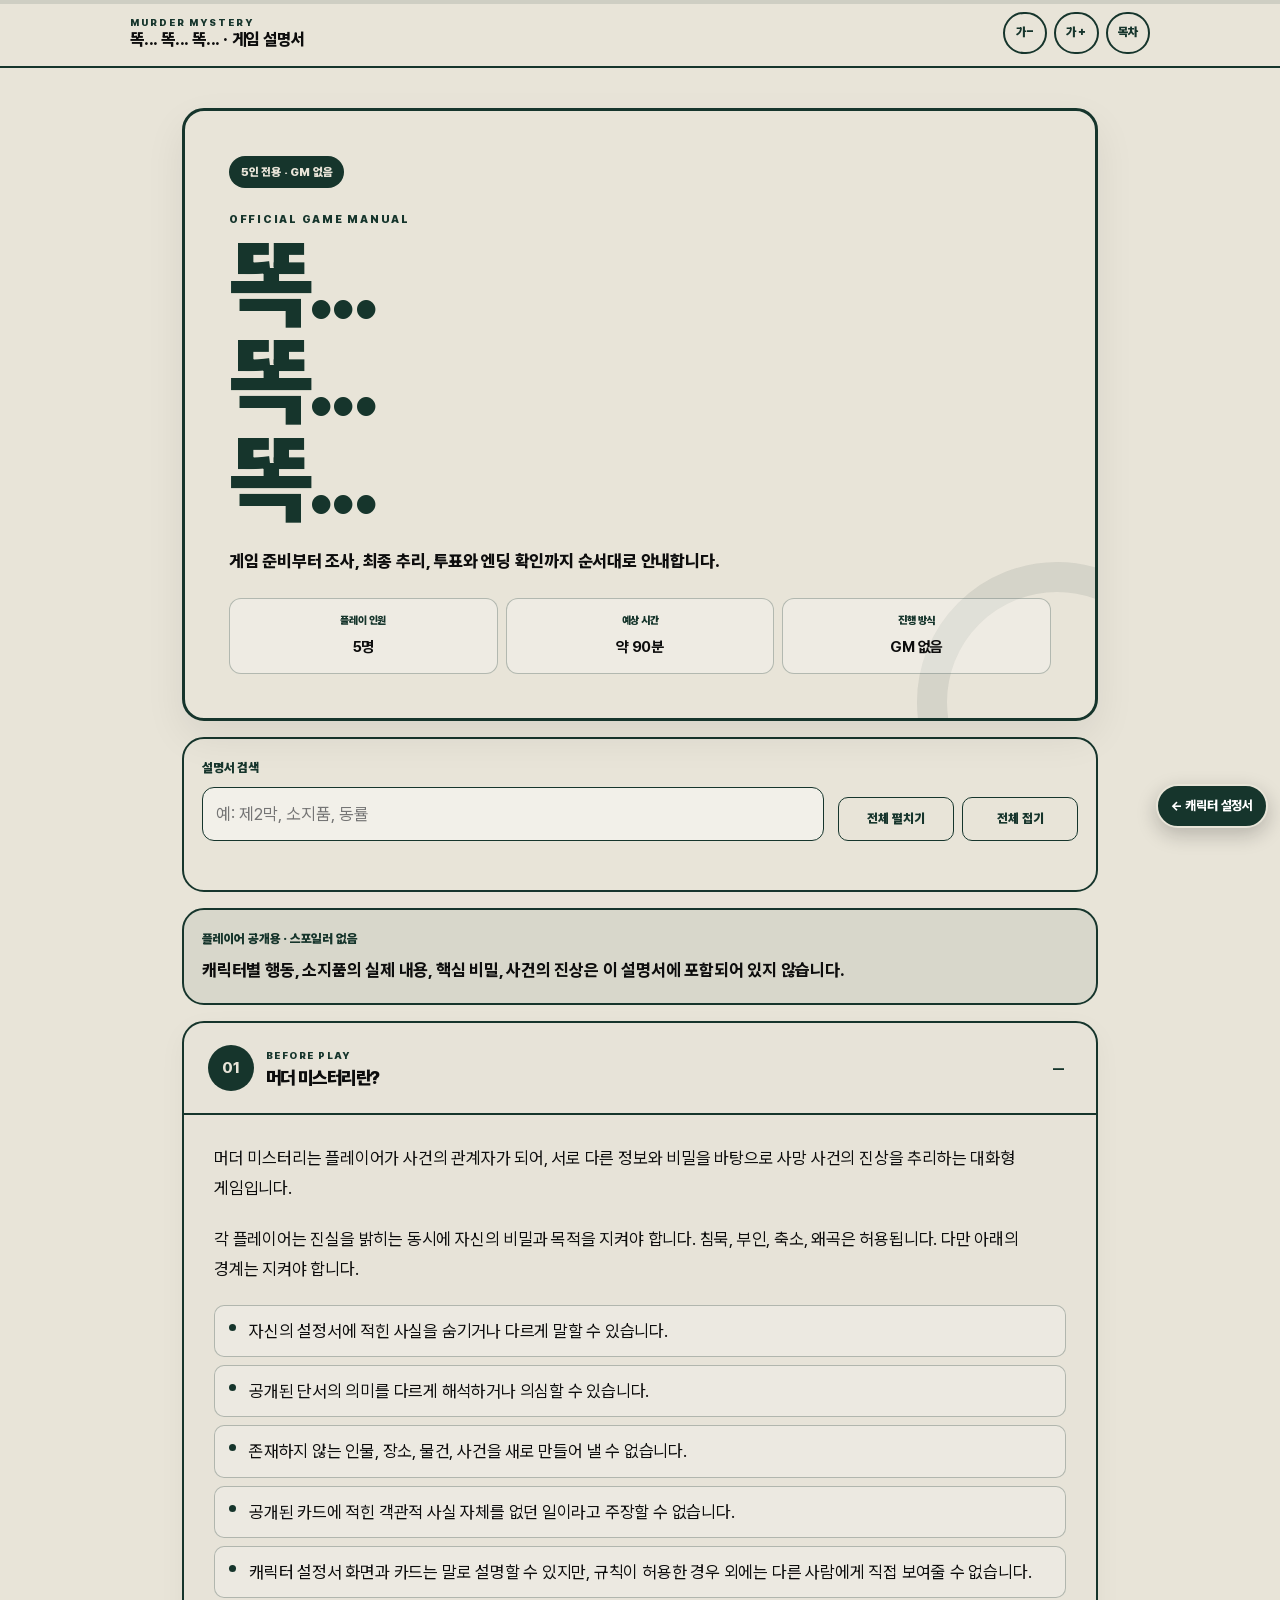
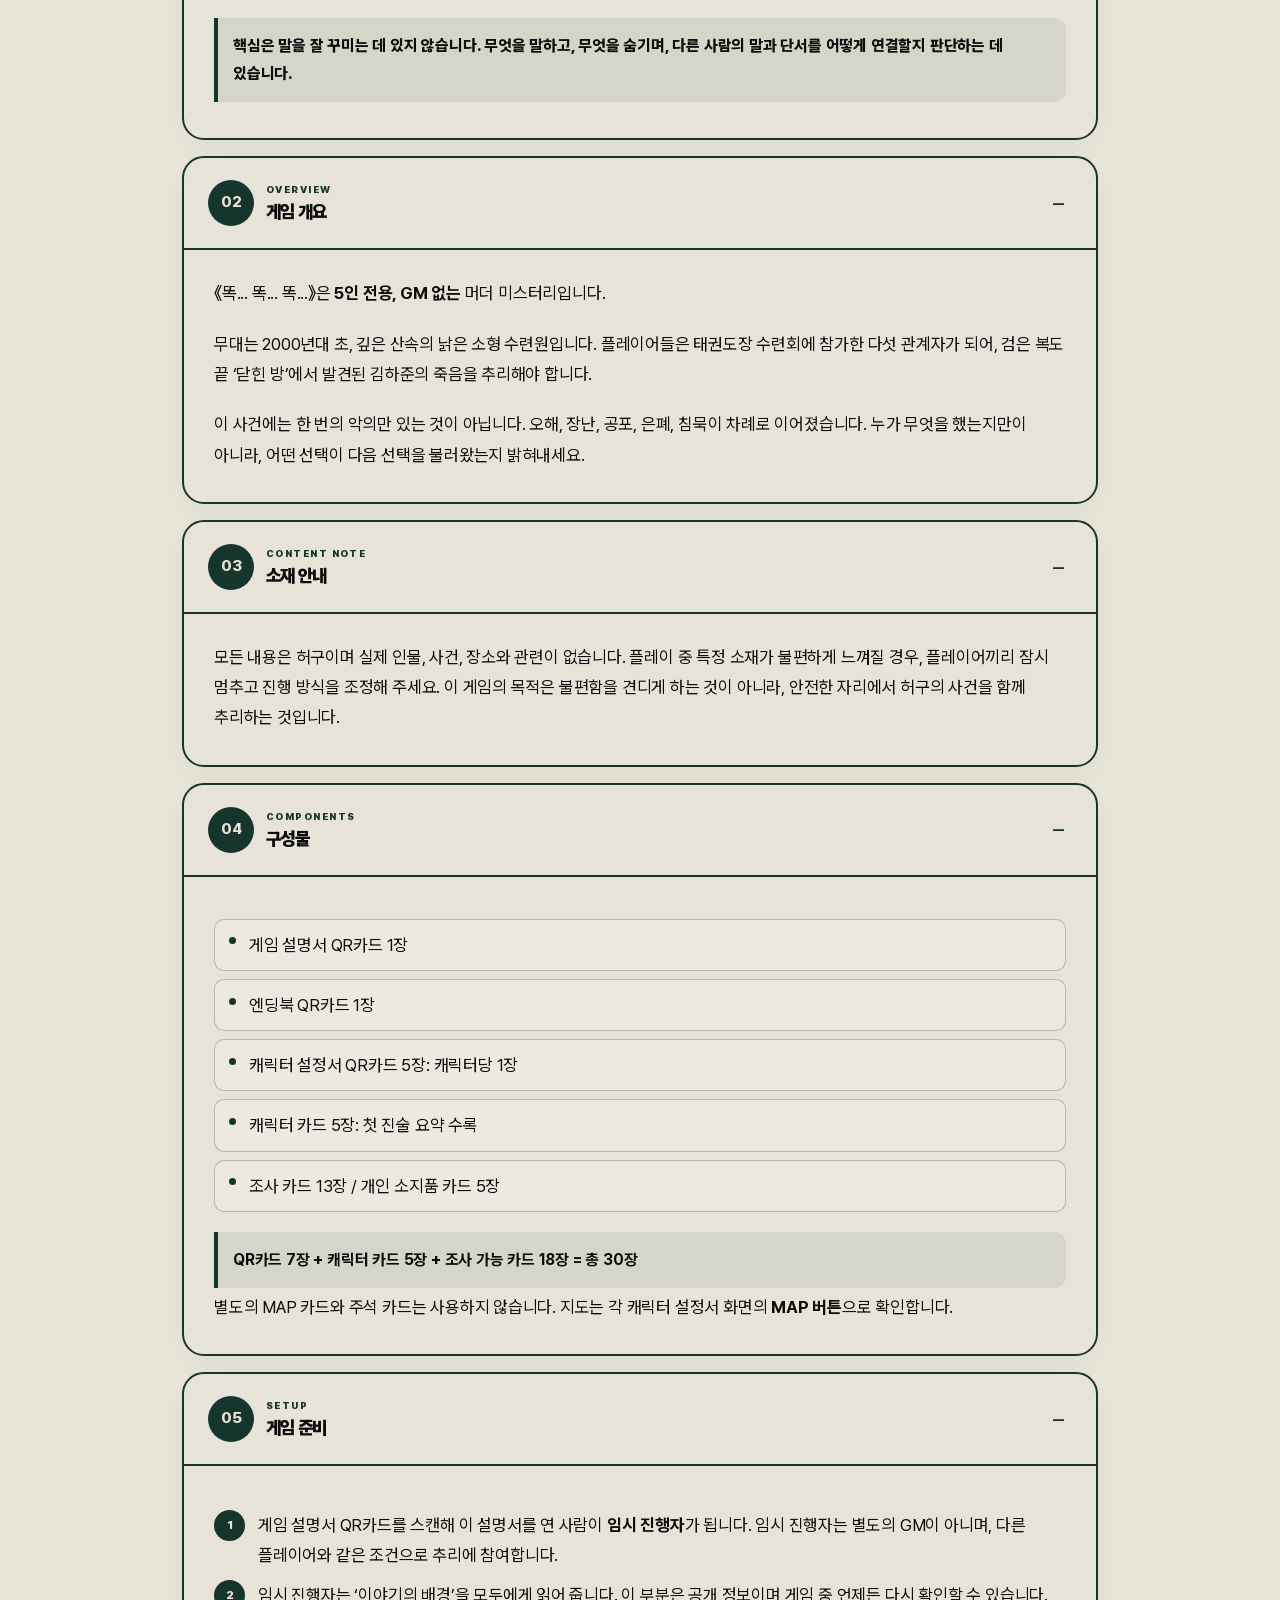
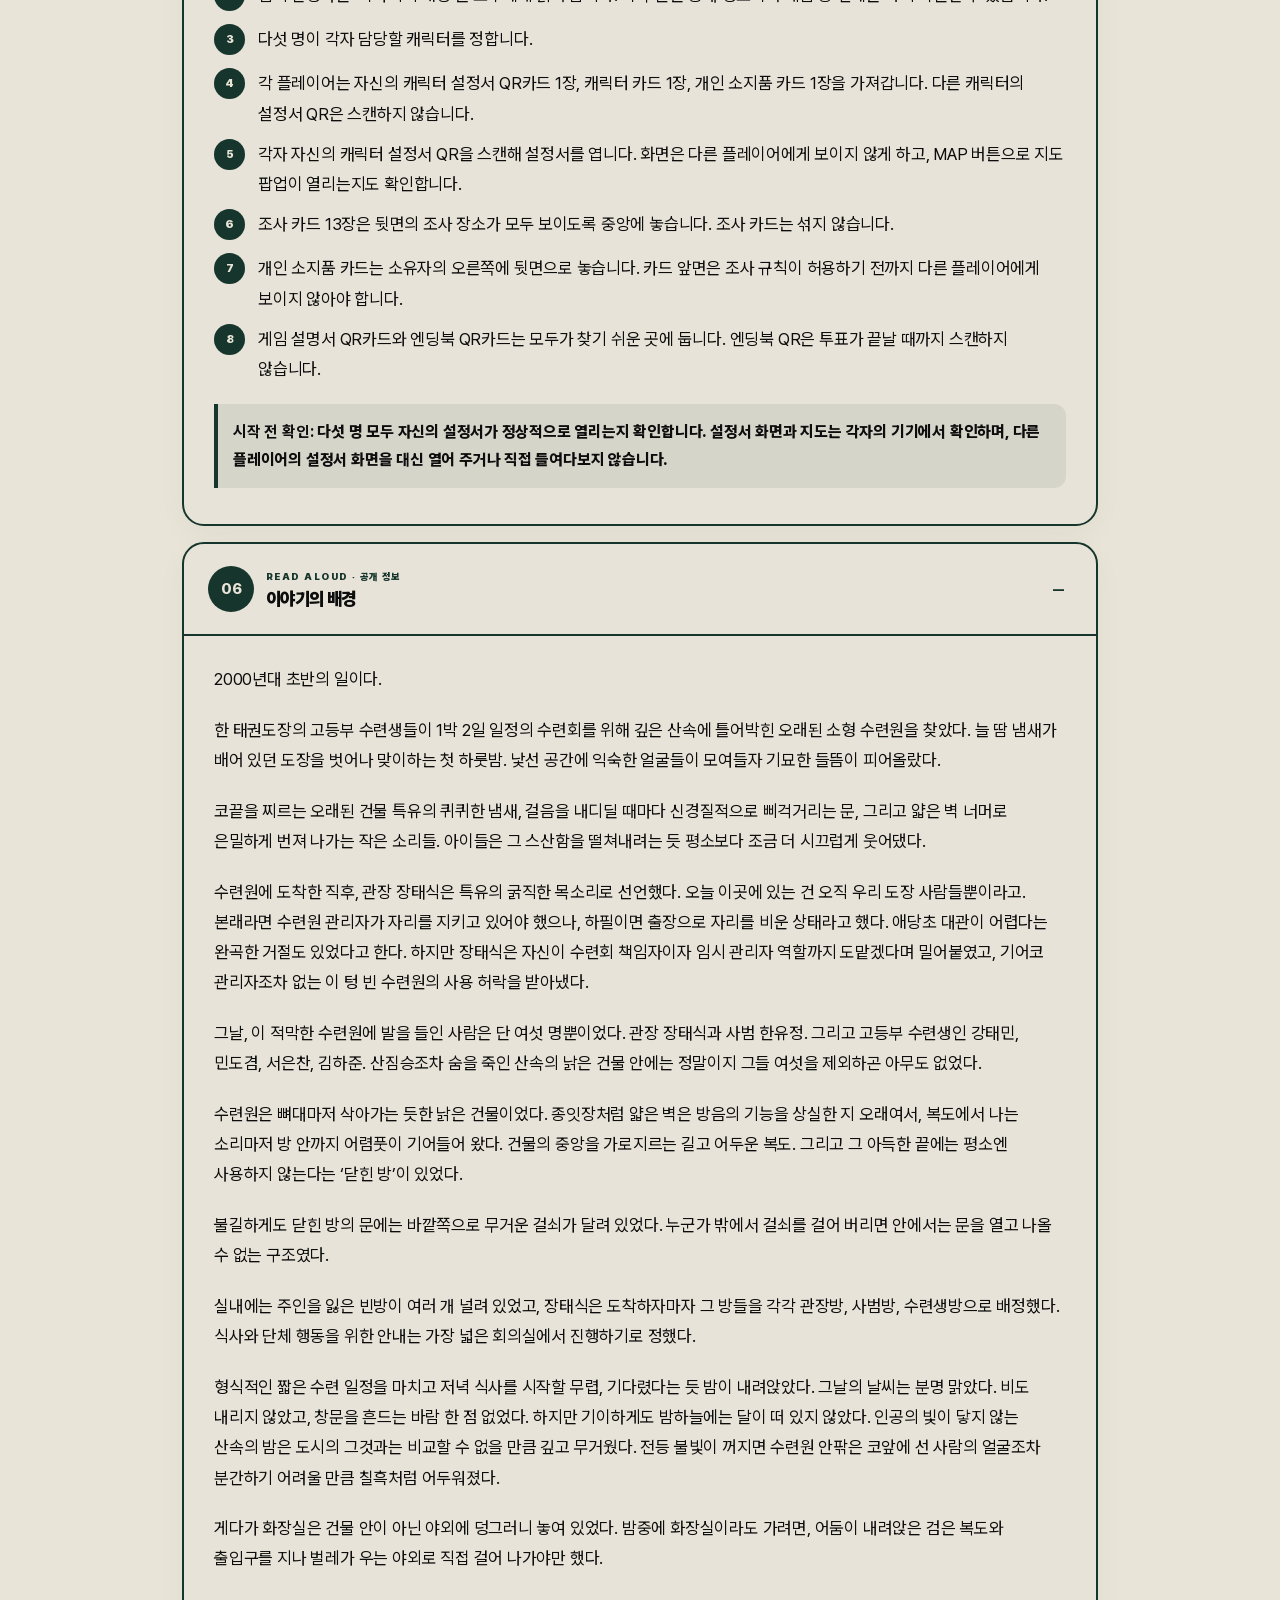
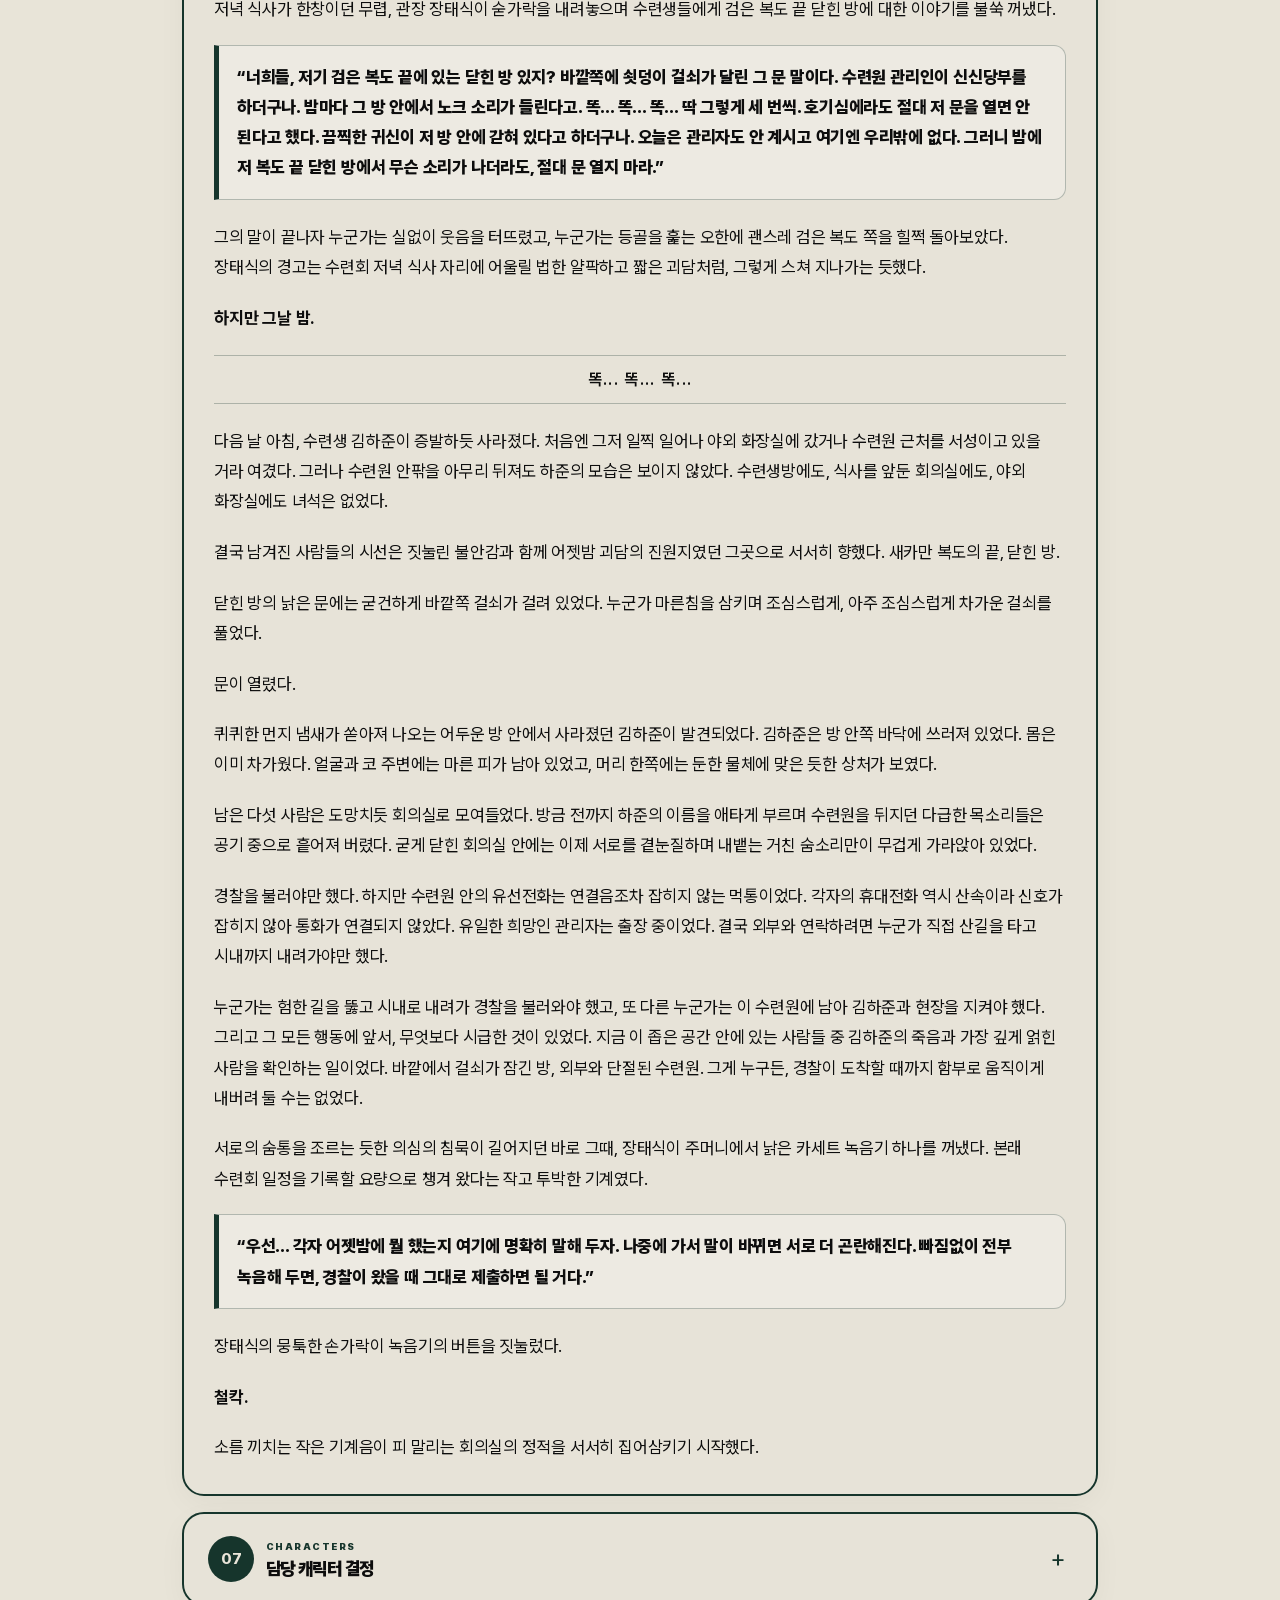
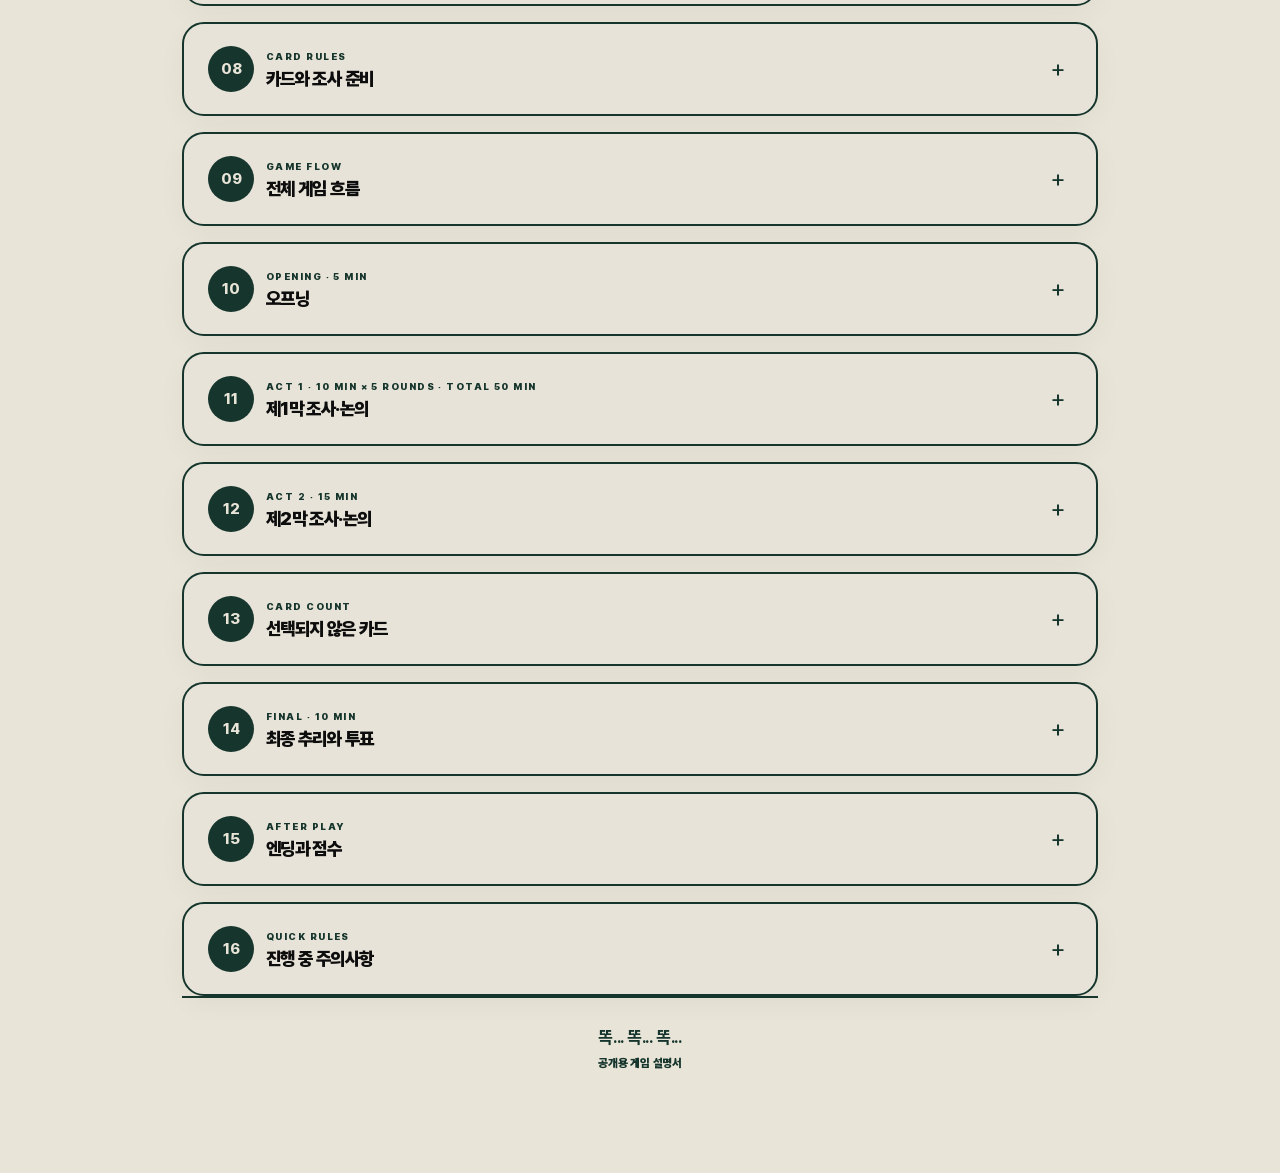
==== commit ca28056c: "Add files via upload" ====
--- a/game-guide/index.html
+++ b/game-guide/index.html
@@ -179,7 +179,7 @@
         <div class="story">
           <p>2000년대 초반의 일이다.</p>
           <p>한 태권도장의 고등부 수련생들이 1박 2일 일정의 수련회를 위해 깊은 산속에 틀어박힌 오래된 소형 수련원을 찾았다. 늘 땀 냄새가 배어 있던 도장을 벗어나 맞이하는 첫 하룻밤. 낯선 공간에 익숙한 얼굴들이 모여들자 기묘한 들뜸이 피어올랐다.</p>
-          <p>코끝을 찌르는 오래된 건물 특유의 퀴퀴한 냄새, 걸음을 내디딜 때마다 신경질적으로 삐걱거리는 문, 그리고 얇은 벽 너머로 은밀하게 번져 나가는 작은 소리들. 아이들은 그 스산함을 떨쳐내려는 듯 평소보다 조금 더 늦은 시간까지 깨어 있었고, 억지로라도 평소보다 조금 더 시끄럽게 웃어댔다.</p>
+          <p>코끝을 찌르는 오래된 건물 특유의 퀴퀴한 냄새, 걸음을 내디딜 때마다 신경질적으로 삐걱거리는 문, 그리고 얇은 벽 너머로 은밀하게 번져 나가는 작은 소리들. 아이들은 그 스산함을 떨쳐내려는 듯 평소보다 조금 더 시끄럽게 웃어댔다.</p>
           <p>수련원에 도착한 직후, 관장 장태식은 특유의 굵직한 목소리로 선언했다. 오늘 이곳에 있는 건 오직 우리 도장 사람들뿐이라고. 본래라면 수련원 관리자가 자리를 지키고 있어야 했으나, 하필이면 출장으로 자리를 비운 상태라고 했다. 애당초 대관이 어렵다는 완곡한 거절도 있었다고 한다. 하지만 장태식은 자신이 수련회 책임자이자 임시 관리자 역할까지 도맡겠다며 밀어붙였고, 기어코 관리자조차 없는 이 텅 빈 수련원의 사용 허락을 받아냈다.</p>
           <p>그날, 이 적막한 수련원에 발을 들인 사람은 단 여섯 명뿐이었다. 관장 장태식과 사범 한유정. 그리고 고등부 수련생인 강태민, 민도겸, 서은찬, 김하준. 산짐승조차 숨을 죽인 산속의 낡은 건물 안에는 정말이지 그들 여섯을 제외하곤 아무도 없었다.</p>
           <p>수련원은 뼈대마저 삭아가는 듯한 낡은 건물이었다. 종잇장처럼 얇은 벽은 방음의 기능을 상실한 지 오래여서, 복도에서 나는 소리마저 방 안까지 어렴풋이 기어들어 왔다. 건물의 중앙을 가로지르는 길고 어두운 복도. 그리고 그 아득한 끝에는 평소엔 사용하지 않는다는 ‘닫힌 방’이 있었다.</p>
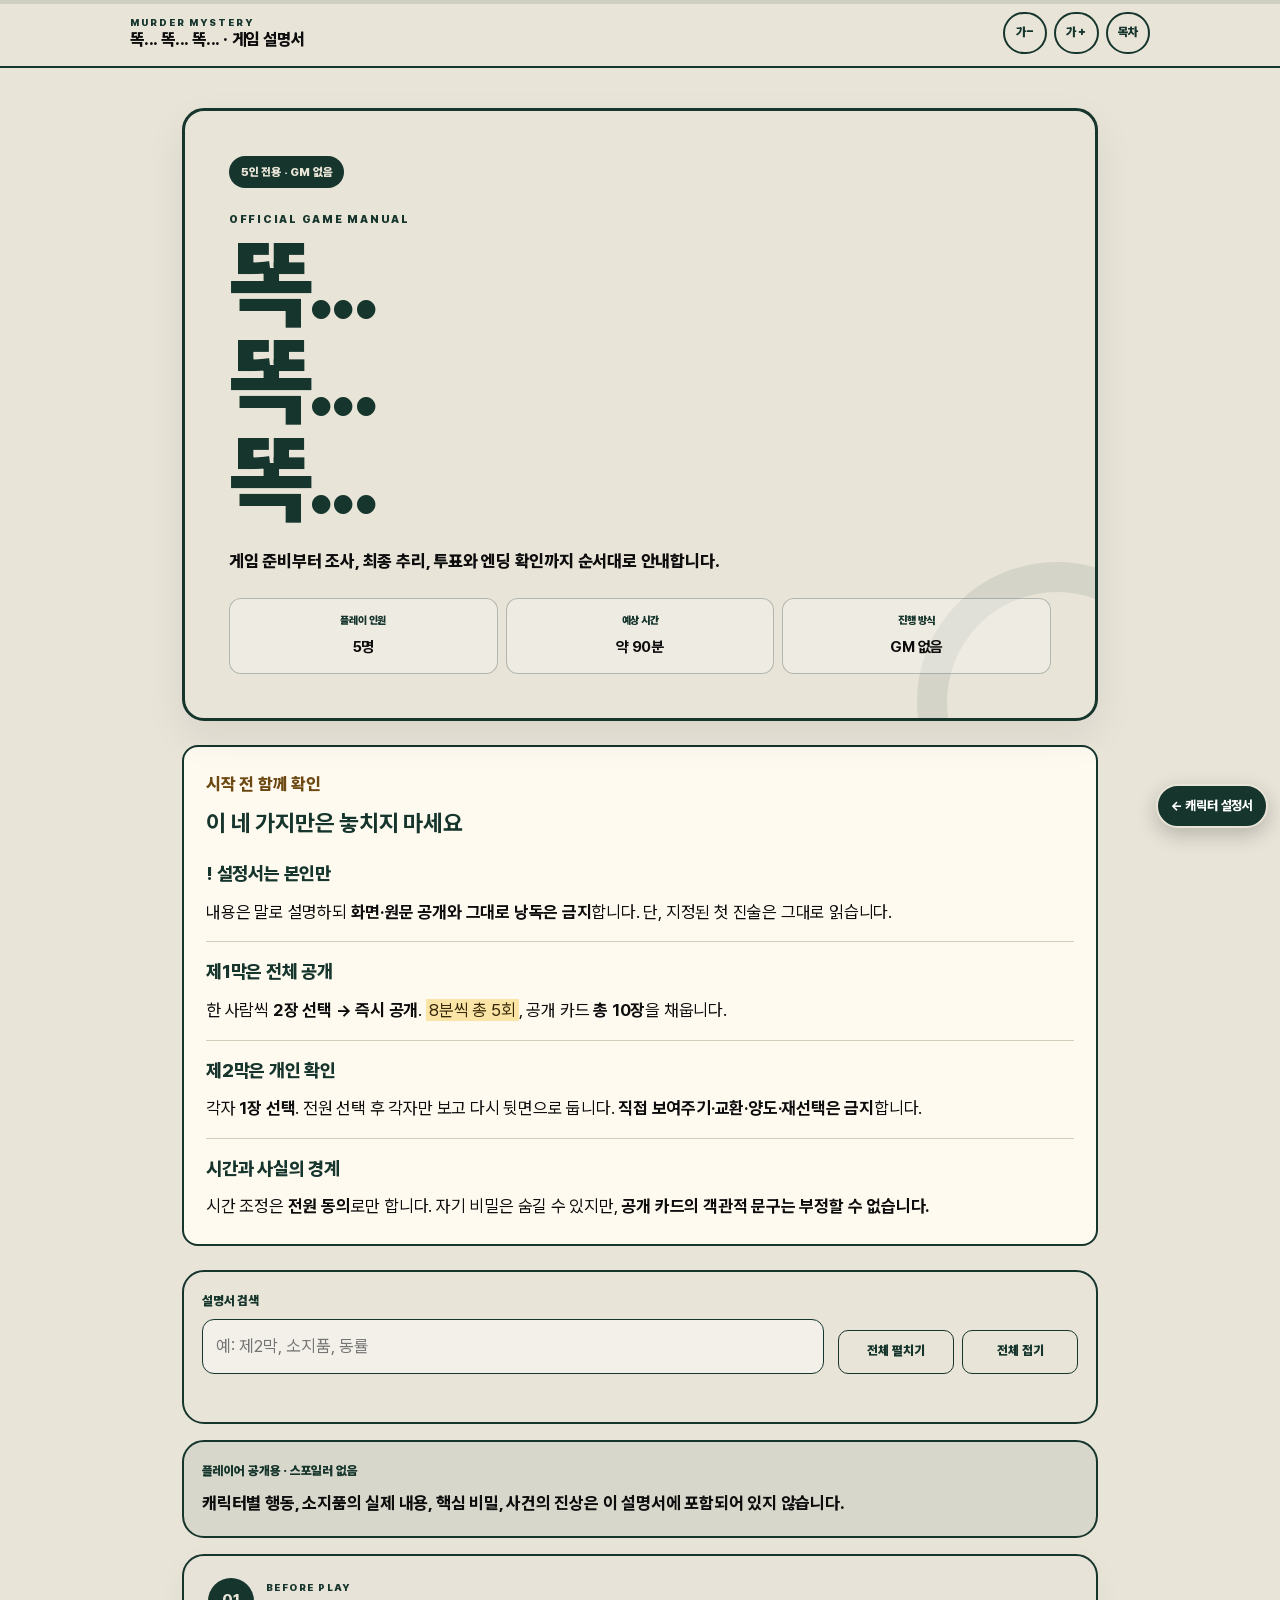
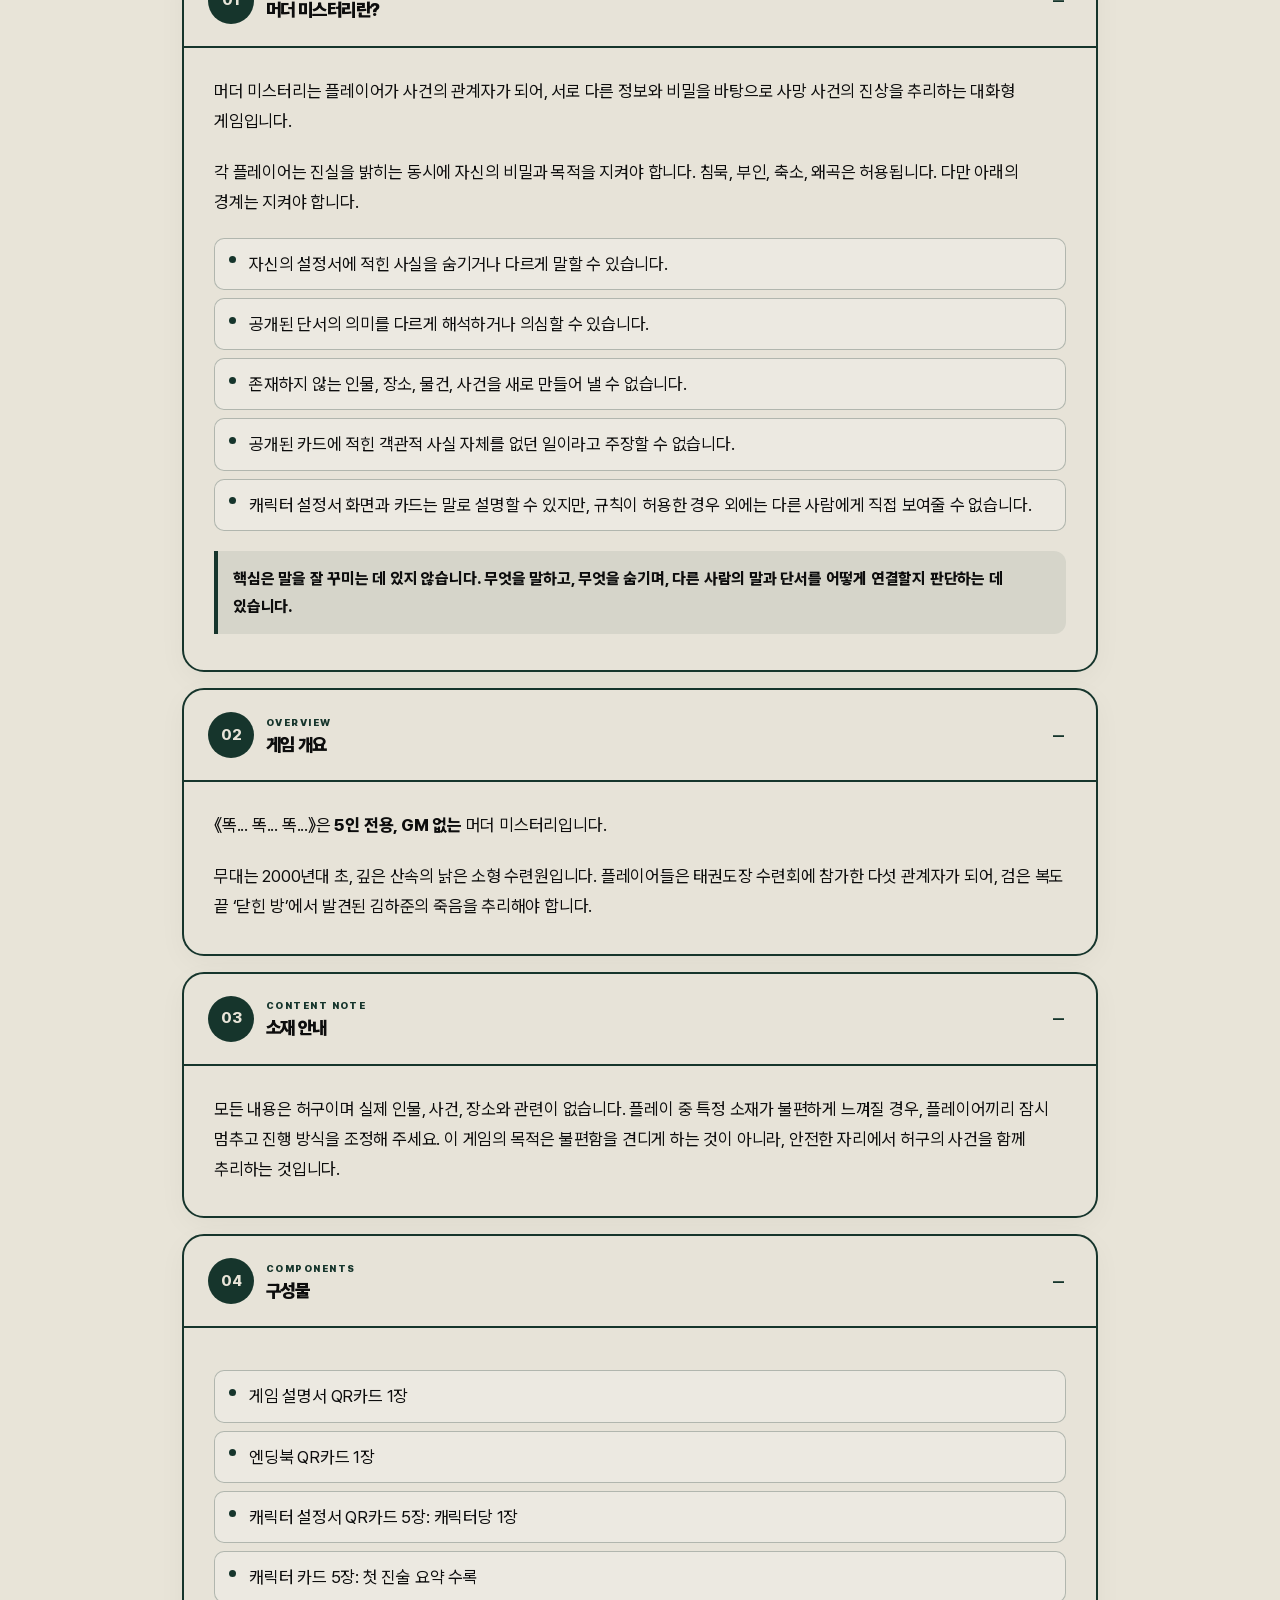
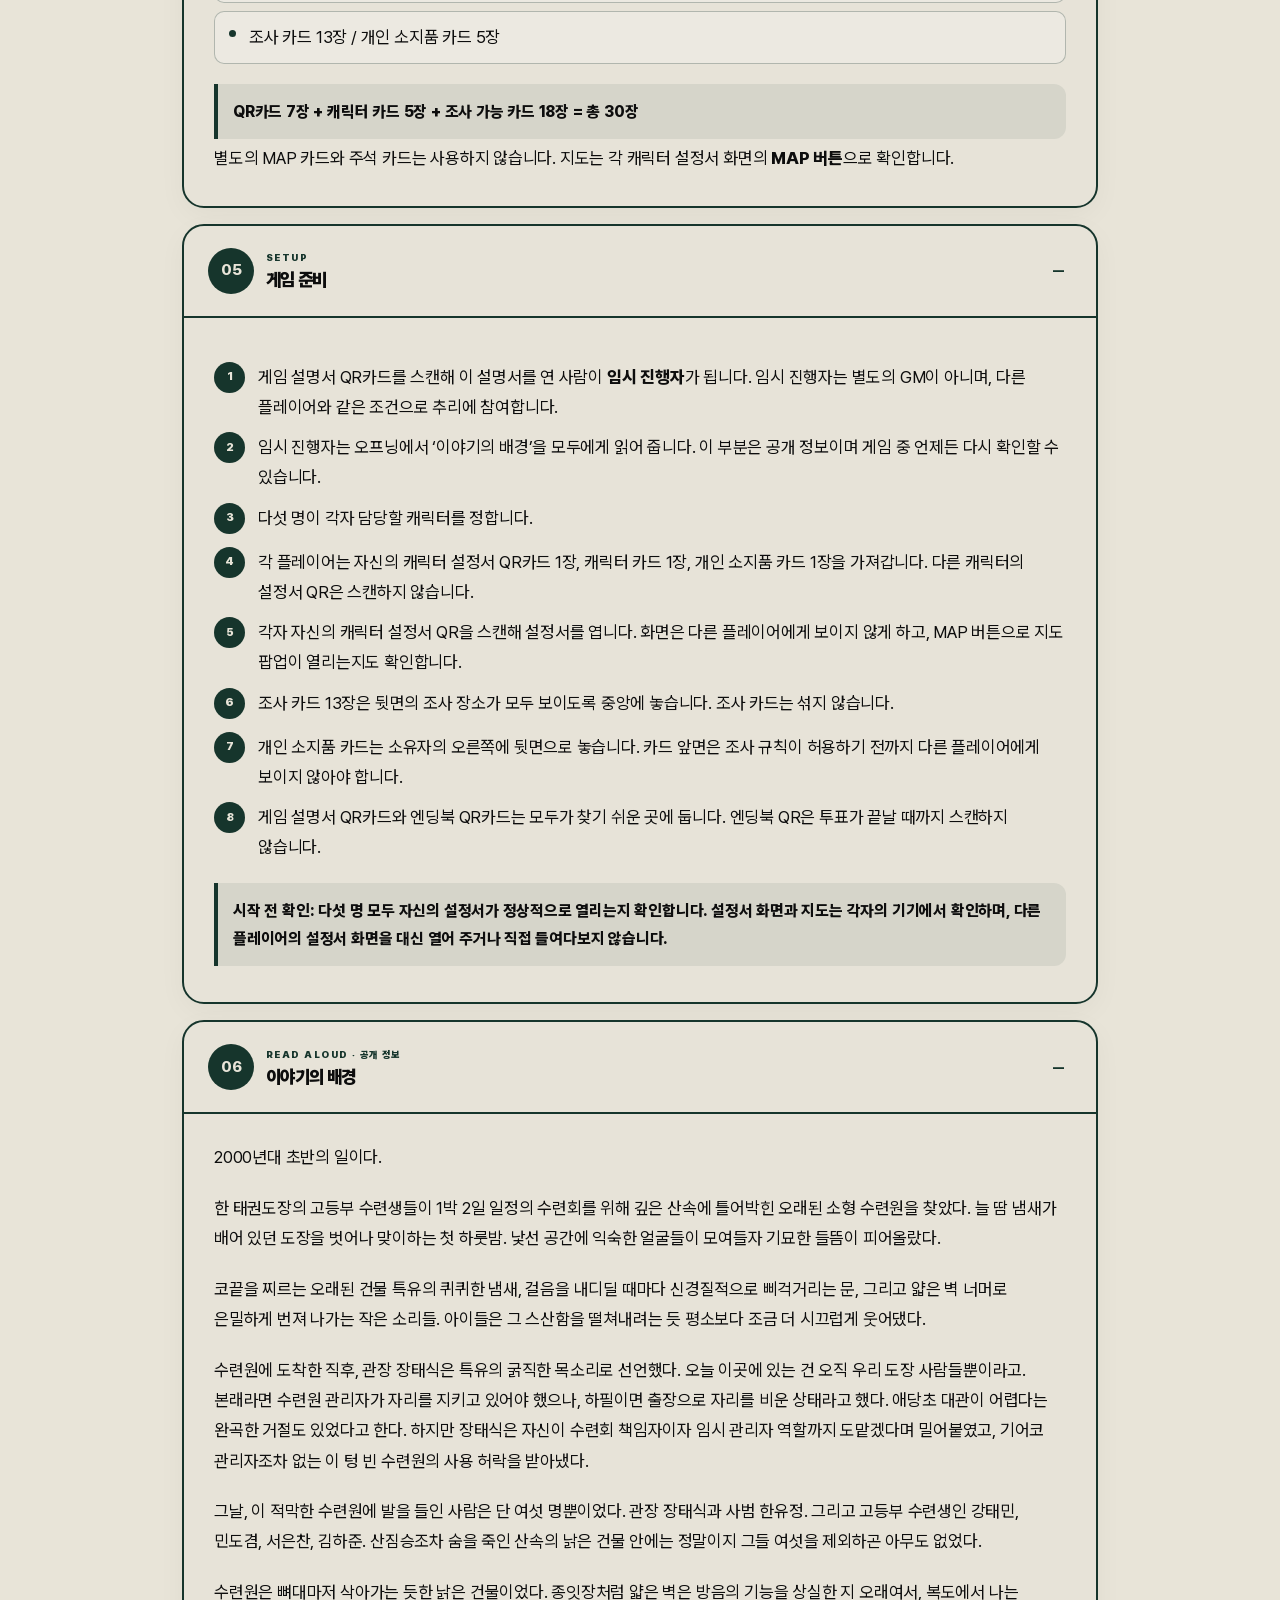
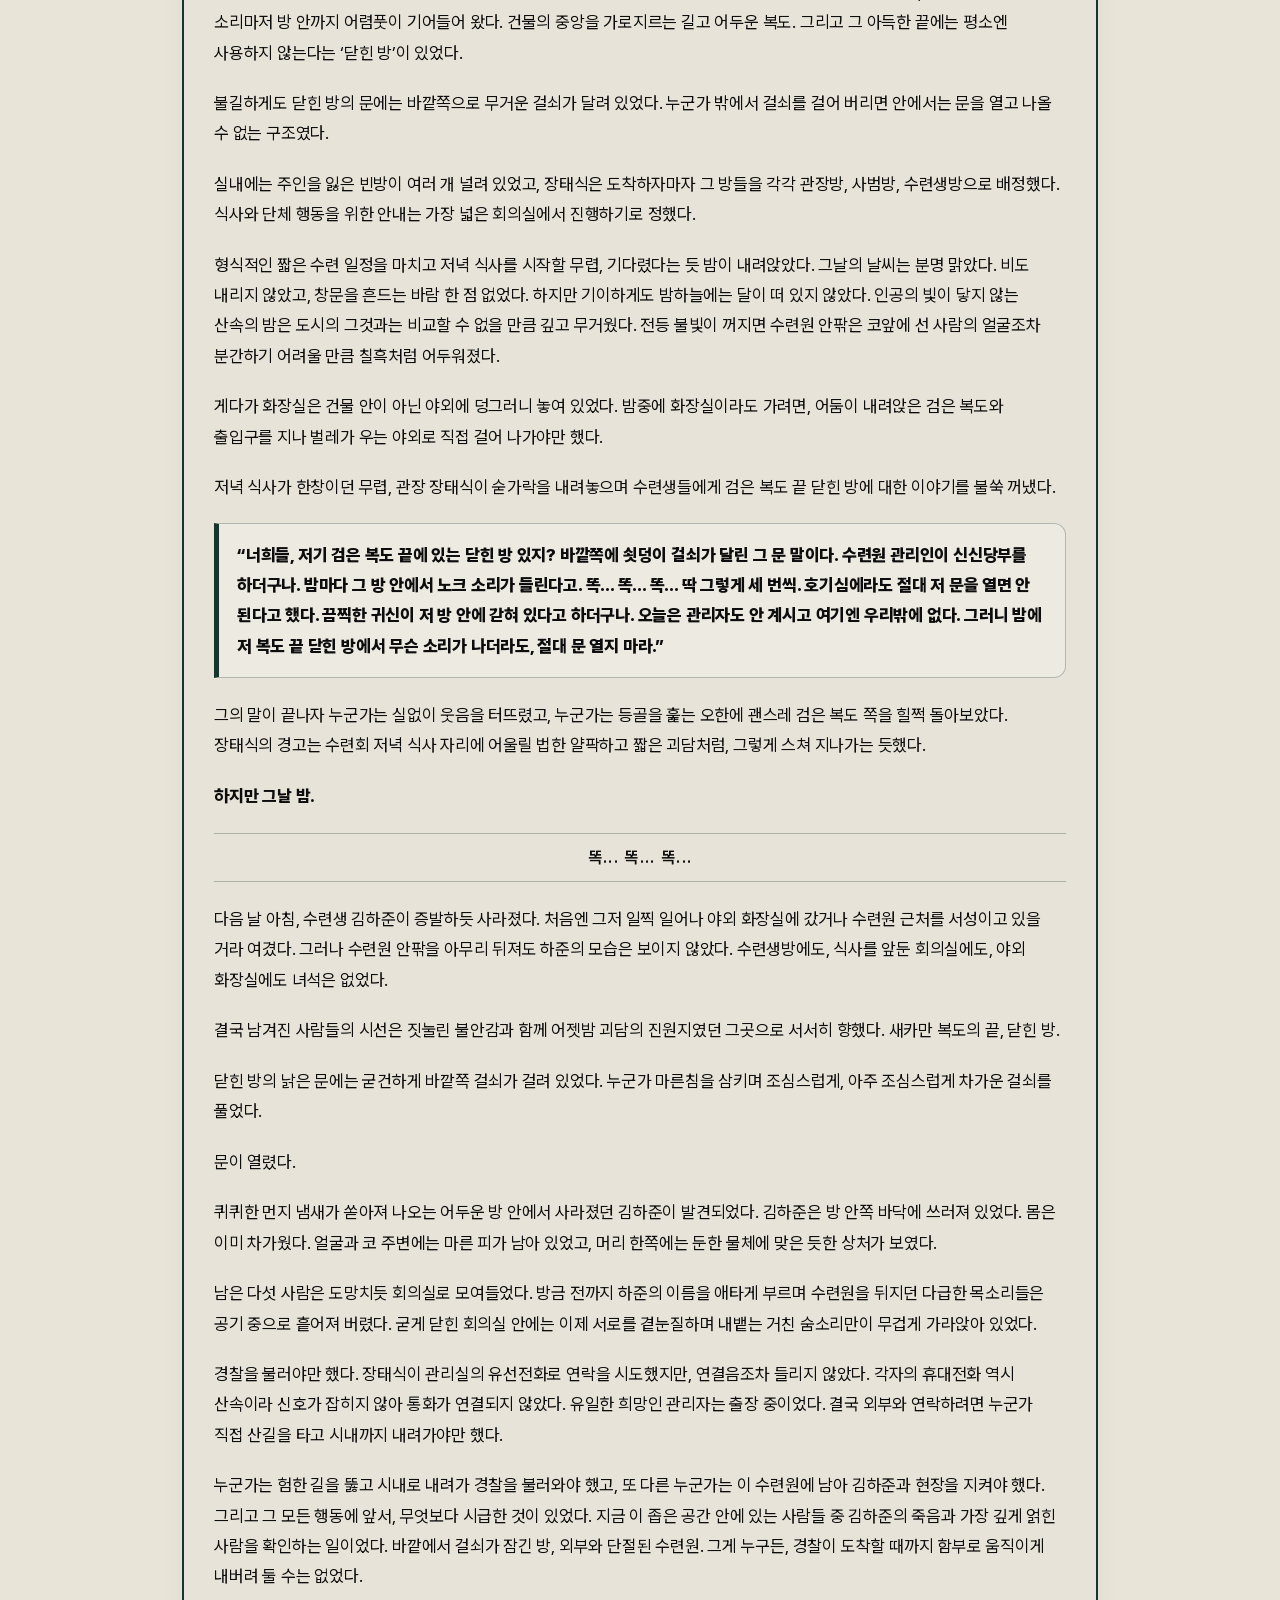
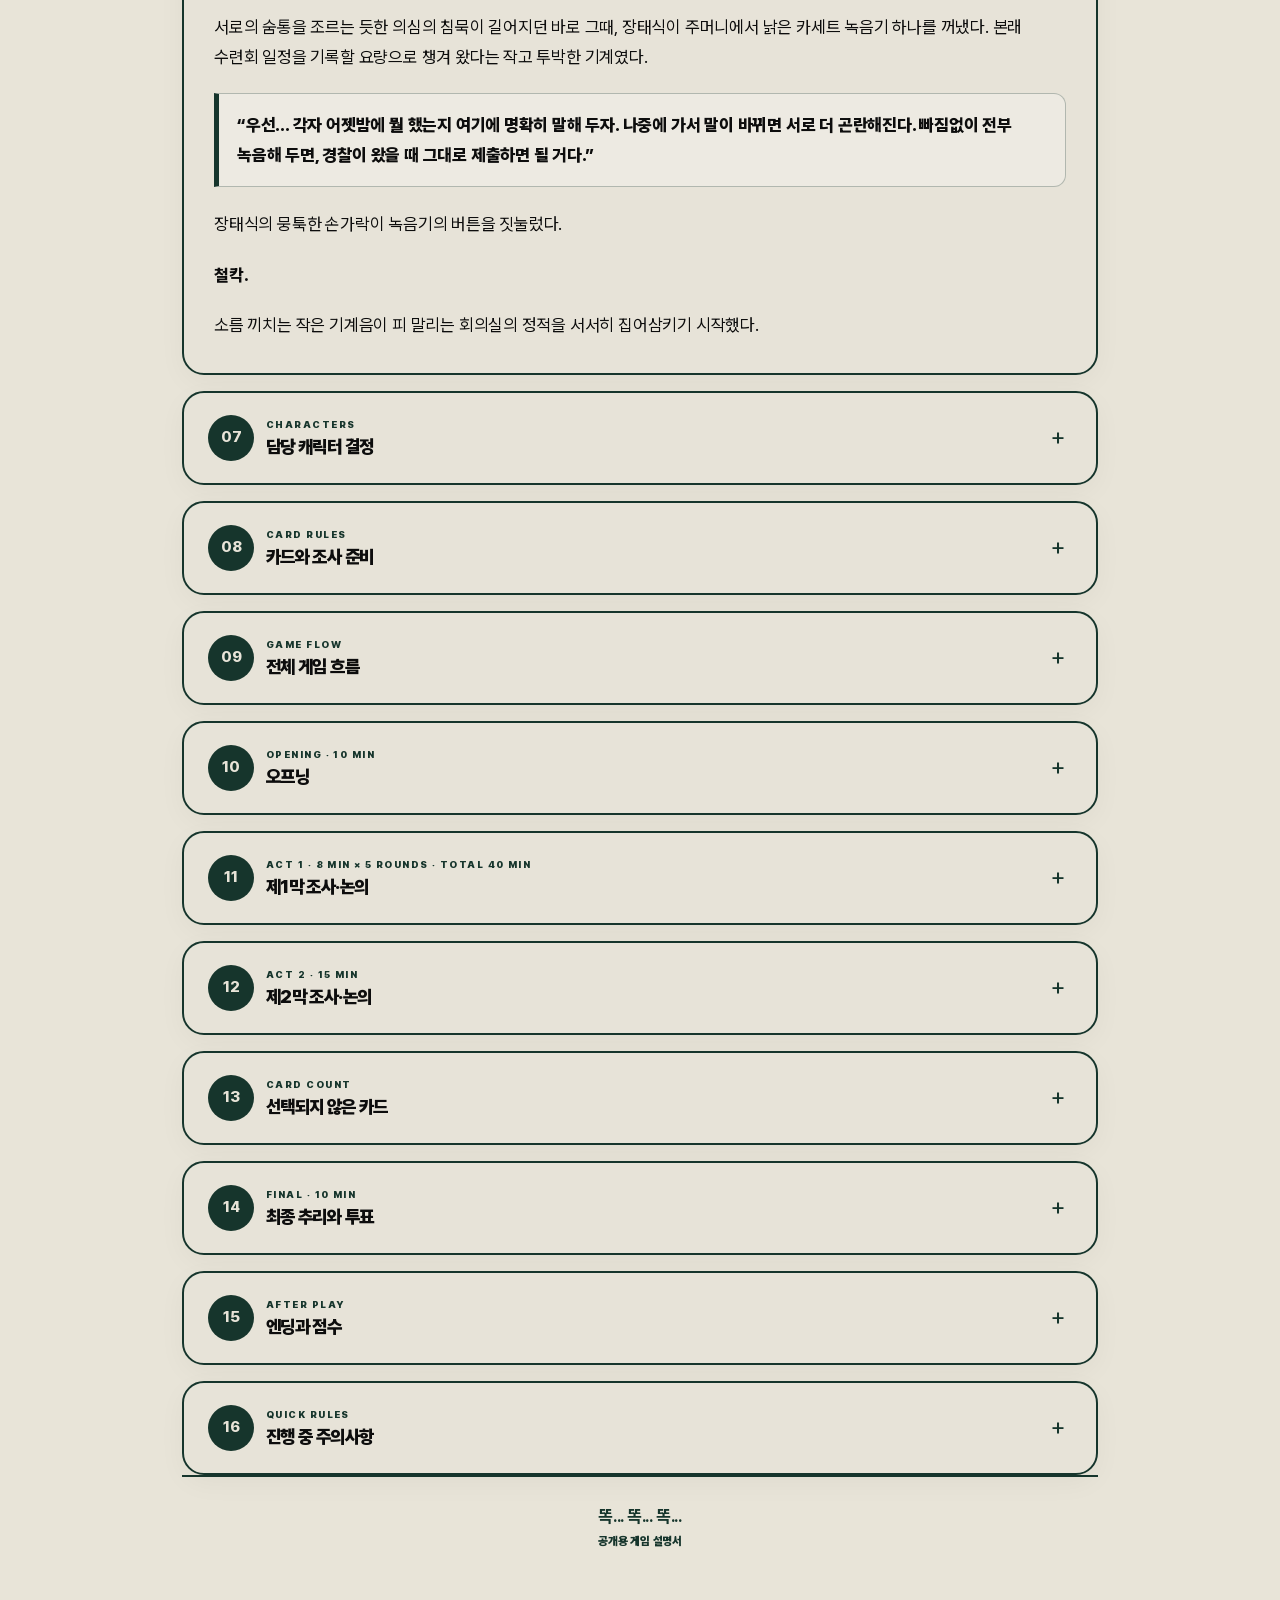
==== commit 2950a49c: "Add files via upload" ====
--- a/game-guide/index.html
+++ b/game-guide/index.html
@@ -8,7 +8,7 @@
   <meta name="robots" content="noindex,nofollow,noarchive,nosnippet">
   <title>똑... 똑... 똑... | 게임 설명서</title>
   <meta name="description" content="5인용 GM 없는 머더 미스터리 《똑... 똑... 똑...》 공개용 모바일 게임 설명서">
-  <link rel="stylesheet" href="style.css">
+  <link rel="stylesheet" href="style.css?v=feedback-20260920">
 </head>
 <body>
   <a class="character-return" href="../index.html?from=guide" aria-label="캐릭터 설정서로 돌아가기">← 캐릭터 설정서</a>
@@ -51,6 +51,14 @@
         <div><span>진행 방식</span><strong>GM 없음</strong></div>
       </div>
     </section>
+    <section class="rules-at-a-glance" aria-labelledby="quickRulesTitle">
+      <p class="rule-eyebrow">시작 전 함께 확인</p>
+      <h2 id="quickRulesTitle">이 네 가지만은 놓치지 마세요</h2>
+      <div class="essential-rule"><strong>! 설정서는 본인만</strong><p>내용은 말로 설명하되 <b>화면·원문 공개와 그대로 낭독은 금지</b>합니다. 단, 지정된 첫 진술은 그대로 읽습니다.</p></div>
+      <div class="essential-rule"><strong>제1막은 전체 공개</strong><p>한 사람씩 <b>2장 선택 → 즉시 공개</b>. <mark>8분씩 총 5회</mark>, 공개 카드 <b>총 10장</b>을 채웁니다.</p></div>
+      <div class="essential-rule"><strong>제2막은 개인 확인</strong><p>각자 <b>1장 선택</b>. 전원 선택 후 각자만 보고 다시 뒷면으로 둡니다. <b>직접 보여주기·교환·양도·재선택은 금지</b>합니다.</p></div>
+      <div class="essential-rule"><strong>시간과 사실의 경계</strong><p>시간 조정은 <b>전원 동의</b>로만 합니다. 자기 비밀은 숨길 수 있지만, <b>공개 카드의 객관적 문구는 부정할 수 없습니다.</b></p></div>
+    </section>
     <section class="manual-tools" aria-label="설명서 도구">
       <label class="search-box" for="manualSearch"><span>설명서 검색</span><input id="manualSearch" type="search" placeholder="예: 제2막, 소지품, 동률"></label>
       <div class="tool-buttons"><button id="expandAll" type="button">전체 펼치기</button><button id="collapseAll" type="button">전체 접기</button></div>
@@ -98,7 +106,7 @@
           <div class="prose">
         <p>《똑... 똑... 똑...》은 <strong>5인 전용, GM 없는</strong> 머더 미스터리입니다.</p>
         <p>무대는 2000년대 초, 깊은 산속의 낡은 소형 수련원입니다. 플레이어들은 태권도장 수련회에 참가한 다섯 관계자가 되어, 검은 복도 끝 ‘닫힌 방’에서 발견된 김하준의 죽음을 추리해야 합니다.</p>
-        <p>이 사건에는 한 번의 악의만 있는 것이 아닙니다. 오해, 장난, 공포, 은폐, 침묵이 차례로 이어졌습니다. 누가 무엇을 했는지만이 아니라, 어떤 선택이 다음 선택을 불러왔는지 밝혀내세요.</p></div>
+</div>
         </div>
       </article>
 
@@ -153,7 +161,7 @@
           <div class="prose">
         <ol class="numbered-list">
           <li>게임 설명서 QR카드를 스캔해 이 설명서를 연 사람이 <strong>임시 진행자</strong>가 됩니다. 임시 진행자는 별도의 GM이 아니며, 다른 플레이어와 같은 조건으로 추리에 참여합니다.</li>
-          <li>임시 진행자는 ‘이야기의 배경’을 모두에게 읽어 줍니다. 이 부분은 공개 정보이며 게임 중 언제든 다시 확인할 수 있습니다.</li>
+          <li>임시 진행자는 오프닝에서 ‘이야기의 배경’을 모두에게 읽어 줍니다. 이 부분은 공개 정보이며 게임 중 언제든 다시 확인할 수 있습니다.</li>
           <li>다섯 명이 각자 담당할 캐릭터를 정합니다.</li>
           <li>각 플레이어는 자신의 캐릭터 설정서 QR카드 1장, 캐릭터 카드 1장, 개인 소지품 카드 1장을 가져갑니다. 다른 캐릭터의 설정서 QR은 스캔하지 않습니다.</li>
           <li>각자 자신의 캐릭터 설정서 QR을 스캔해 설정서를 엽니다. 화면은 다른 플레이어에게 보이지 않게 하고, MAP 버튼으로 지도 팝업이 열리는지도 확인합니다.</li>
@@ -198,7 +206,7 @@
           <p>문이 열렸다.</p>
           <p>퀴퀴한 먼지 냄새가 쏟아져 나오는 어두운 방 안에서 사라졌던 김하준이 발견되었다. 김하준은 방 안쪽 바닥에 쓰러져 있었다. 몸은 이미 차가웠다. 얼굴과 코 주변에는 마른 피가 남아 있었고, 머리 한쪽에는 둔한 물체에 맞은 듯한 상처가 보였다.</p>
           <p>남은 다섯 사람은 도망치듯 회의실로 모여들었다. 방금 전까지 하준의 이름을 애타게 부르며 수련원을 뒤지던 다급한 목소리들은 공기 중으로 흩어져 버렸다. 굳게 닫힌 회의실 안에는 이제 서로를 곁눈질하며 내뱉는 거친 숨소리만이 무겁게 가라앉아 있었다.</p>
-          <p>경찰을 불러야만 했다. 하지만 수련원 안의 유선전화는 연결음조차 잡히지 않는 먹통이었다. 각자의 휴대전화 역시 산속이라 신호가 잡히지 않아 통화가 연결되지 않았다. 유일한 희망인 관리자는 출장 중이었다. 결국 외부와 연락하려면 누군가 직접 산길을 타고 시내까지 내려가야만 했다.</p>
+          <p>경찰을 불러야만 했다. 장태식이 관리실의 유선전화로 연락을 시도했지만, 연결음조차 들리지 않았다. 각자의 휴대전화 역시 산속이라 신호가 잡히지 않아 통화가 연결되지 않았다. 유일한 희망인 관리자는 출장 중이었다. 결국 외부와 연락하려면 누군가 직접 산길을 타고 시내까지 내려가야만 했다.</p>
           <p>누군가는 험한 길을 뚫고 시내로 내려가 경찰을 불러와야 했고, 또 다른 누군가는 이 수련원에 남아 김하준과 현장을 지켜야 했다. 그리고 그 모든 행동에 앞서, 무엇보다 시급한 것이 있었다. 지금 이 좁은 공간 안에 있는 사람들 중 김하준의 죽음과 가장 깊게 얽힌 사람을 확인하는 일이었다. 바깥에서 걸쇠가 잠긴 방, 외부와 단절된 수련원. 그게 누구든, 경찰이 도착할 때까지 함부로 움직이게 내버려 둘 수는 없었다.</p>
           <p>서로의 숨통을 조르는 듯한 의심의 침묵이 길어지던 바로 그때, 장태식이 주머니에서 낡은 카세트 녹음기 하나를 꺼냈다. 본래 수련회 일정을 기록할 요량으로 챙겨 왔다는 작고 투박한 기계였다.</p>
           <blockquote>“우선... 각자 어젯밤에 뭘 했는지 여기에 명확히 말해 두자. 나중에 가서 말이 바뀌면 서로 더 곤란해진다. 빠짐없이 전부 녹음해 두면, 경찰이 왔을 때 그대로 제출하면 될 거다.”</blockquote>
@@ -286,9 +294,9 @@
         <div class="section-content" id="flow-content" hidden>
           <div class="prose">
         <div class="flow-box flow-box--timeline">
-          <span>오프닝 <strong>5분</strong></span><span class="flow-box__act-one">제1막 <strong>10분 × 5회</strong><small>총 50분 · 5회 모두 진행</small></span><span>제2막 <strong>15분</strong></span><span>최종 추리 <strong>5분</strong></span><span>투표 <strong>5분</strong></span><span>엔딩·점수</span>
-        </div>
-        <p>제한 시간은 긴장을 위한 기준입니다. 전원이 동의하면 조금 조정할 수 있습니다.</p></div>
+          <span>오프닝 <strong>10분</strong><br><small>배경·캐릭터 설정서 읽기</small></span><span class="flow-box__act-one">제1막 조사 / 논의 <strong>40분</strong><small>8분 × 5회 · 5회 모두 진행</small></span><span>제2막 조사 / 논의 <strong>15분</strong></span><span>최종 추리 <strong>5분</strong></span><span>투표 <strong>5분</strong></span><span>엔딩 확인 <strong>10분</strong></span><span>점수 계산 <strong>5분</strong></span>
+        </div>
+        <p>전체 예상 시간은 약 90분입니다. 제한 시간은 긴장을 위한 기준이며, 전원이 동의하면 조금 조정할 수 있습니다.</p></div>
         </div>
       </article>
 
@@ -296,7 +304,7 @@
         <button class="section-toggle" type="button" aria-expanded="false" aria-controls="opening-content">
           <span class="section-number">10</span>
           <span class="section-title-group">
-            <span class="section-kicker">OPENING · 5 MIN</span>
+            <span class="section-kicker">OPENING · 10 MIN</span>
             <span class="section-title">오프닝</span>
           </span>
           <span class="toggle-mark" aria-hidden="true">+</span>
@@ -304,8 +312,8 @@
         <div class="section-content" id="opening-content" hidden>
           <div class="prose">
         <ol class="numbered-list">
-          <li>모두 자신의 캐릭터 설정서 QR을 스캔해 모바일 설정서를 조용히 읽습니다.</li>
-          <li>설정서 화면과 원문은 다른 플레이어에게 보여주거나 그대로 낭독하지 않습니다.</li>
+          <li>임시 진행자가 ‘이야기의 배경’을 읽어 준 뒤, 각자 자신의 캐릭터 설정서 QR을 스캔해 모바일 설정서를 조용히 읽습니다.</li>
+          <li><mark><b>설정서 화면·원문 공개와 그대로 낭독은 금지</b></mark>합니다. 단, 아래의 첫 진술은 예외입니다.</li>
           <li>설정서 확인이 끝나면 캐릭터 카드에 적힌 첫 진술 요약을 순서대로 읽습니다.</li>
           <li>첫 진술 요약은 김하준의 시신이 발견된 직후, 각 인물이 녹음기 앞에서 한 공개 진술입니다. 문장을 바꾸지 않습니다.</li>
           <li>모든 첫 진술이 끝나면 제1막 <strong>1회차</strong>를 시작합니다.</li>
@@ -317,7 +325,7 @@
         <button class="section-toggle" type="button" aria-expanded="false" aria-controls="act-one-content">
           <span class="section-number">11</span>
           <span class="section-title-group">
-            <span class="section-kicker">ACT 1 · 10 MIN × 5 ROUNDS · TOTAL 50 MIN</span>
+            <span class="section-kicker">ACT 1 · 8 MIN × 5 ROUNDS · TOTAL 40 MIN</span>
             <span class="section-title">제1막 조사·논의</span>
           </span>
           <span class="toggle-mark" aria-hidden="true">+</span>
@@ -326,7 +334,7 @@
           <div class="prose">
         <div class="act-one-alert" role="note" aria-label="제1막 반복 진행 안내">
           <strong>한 번만 진행하고 제2막으로 넘어가지 마세요.</strong>
-          <span>아래의 <b>10분짜리 조사·논의를 담당자를 바꾸며 총 5회 반복</b>합니다. 제1막 전체 시간은 총 50분입니다.</span>
+          <span>아래의 <b>8분짜리 조사·논의를 담당자를 바꾸며 총 5회 반복</b>합니다. 제1막 전체 시간은 총 40분입니다.</span>
         </div>
         <div class="investigable-definition" role="note" aria-label="제1막 조사 가능 카드 정의">
           <strong>중요 · 조사 가능 카드는 두 종류입니다.</strong>
@@ -335,28 +343,29 @@
 
         <h3 class="step-heading">제1막 전체 5회차</h3>
         <div class="round-repeat-grid" aria-label="제1막 1회차부터 5회차까지">
-          <div class="round-repeat-item"><strong>1회차</strong><span>10분</span></div>
-          <div class="round-repeat-item"><strong>2회차</strong><span>10분</span></div>
-          <div class="round-repeat-item"><strong>3회차</strong><span>10분</span></div>
-          <div class="round-repeat-item"><strong>4회차</strong><span>10분</span></div>
-          <div class="round-repeat-item"><strong>5회차</strong><span>10분</span></div>
+          <div class="round-repeat-item"><strong>1회차</strong><span>8분</span></div>
+          <div class="round-repeat-item"><strong>2회차</strong><span>8분</span></div>
+          <div class="round-repeat-item"><strong>3회차</strong><span>8분</span></div>
+          <div class="round-repeat-item"><strong>4회차</strong><span>8분</span></div>
+          <div class="round-repeat-item"><strong>5회차</strong><span>8분</span></div>
         </div>
         <p class="round-repeat-caption">첫 조사 담당자를 정한 뒤, 매 회차가 끝날 때마다 시계 방향의 다음 플레이어가 담당합니다. 다섯 명 모두 한 번씩 담당해야 합니다.</p>
 
-        <h3 class="step-heading">한 회차 10분의 진행 순서</h3>
+<div class="rule-alert rule-alert--timer" role="note"><strong>타이머 · 선택과 공개도 8분 안에</strong><p>담당자를 확인한 뒤 <b>카드를 고르기 전에 8분 타이머를 시작</b>합니다. 카드 선택·공개·논의를 합쳐 한 회차입니다. <b>공개 뒤 새로 8분을 재지 않습니다.</b></p><p>시간을 줄이거나 늘리려면 <b>전원 동의</b>가 필요합니다. 일찍 마쳐도 <b>담당자 교대와 총 5회 진행</b>은 생략하지 않습니다.</p></div>
+        <h3 class="step-heading">한 회차 8분의 진행 순서</h3>
         <ol class="round-flow-list">
-          <li><span class="flow-number" aria-hidden="true">1</span><span class="flow-text">이번 회차의 조사 담당자를 확인합니다.</span></li>
+          <li><span class="flow-number" aria-hidden="true">1</span><span class="flow-text">이번 회차의 조사 담당자를 확인하고 <b>8분 타이머를 시작</b>합니다.</span></li>
           <li><span class="flow-number" aria-hidden="true">2</span><span class="flow-text">조사 담당자가 조사 카드와 개인 소지품 카드를 모두 포함한 조사 가능 카드 중 2장을 선택합니다.</span></li>
-          <li><span class="flow-number" aria-hidden="true">3</span><span class="flow-text">선택한 두 카드를 즉시 전체 공개합니다.</span></li>
-          <li><span class="flow-number" aria-hidden="true">4</span><span class="flow-text">10분 중 남은 시간 동안 자유롭게 논의합니다.</span></li>
-          <li><span class="flow-number" aria-hidden="true">5</span><span class="flow-text">10분이 끝나면 다음 담당자로 바꾸어 새 회차를 시작합니다.</span></li>
+          <li><span class="flow-number" aria-hidden="true">3</span><span class="flow-text">선택한 두 카드를 <b>즉시 전체 공개</b>합니다.</span></li>
+          <li><span class="flow-number" aria-hidden="true">4</span><span class="flow-text">8분 중 남은 시간 동안 자유롭게 논의합니다.</span></li>
+          <li><span class="flow-number" aria-hidden="true">5</span><span class="flow-text">8분이 끝나면 다음 담당자로 바꾸어 새 회차를 시작합니다.</span></li>
         </ol>
         <p>각 조사 담당자는 아직 전체 공개되지 않은 조사 가능 카드 2장을 고릅니다. 여기에는 <strong>조사 카드뿐 아니라 개인 소지품 카드도 포함</strong>됩니다.</p>
         <ul class="manual-list">
           <li>조사 카드 2장을 선택할 수 있습니다.</li>
           <li>조사 카드 1장과 다른 사람의 개인 소지품 카드 1장을 선택할 수 있습니다.</li>
-          <li>개인 소지품 카드 2장을 동시에 선택할 수 없습니다.</li>
-          <li>자신의 개인 소지품 카드는 선택할 수 없습니다.</li>
+          <li><b>개인 소지품 카드 2장 동시 선택은 금지</b>합니다.</li>
+          <li><b>자신의 개인 소지품은 선택할 수 없습니다.</b></li>
         </ul>
         <p>선택한 두 카드는 즉시 전체 공개합니다. 공개된 카드는 테이블 중앙에 앞면으로 놓고 누구나 다시 확인할 수 있게 둡니다.</p>
         <p>카드 공개 뒤 남은 시간 동안 자유롭게 논의합니다. 공개 단서, 첫 진술, 서로의 말에 드러난 모순을 연결해 사건을 추리합니다.</p></div>
@@ -380,6 +389,7 @@
         <div class="section-content" id="act-two-content" hidden>
           <div class="prose">
         <div class="rule-callout"><strong>제1막 5회차를 모두 마치고, 전체 공개 카드가 총 10장인지 확인한 뒤 제2막을 시작합니다.</strong></div>
+        <div class="rule-alert rule-alert--private" role="note"><strong>! 제2막은 카드 앞면 공개 금지</strong><p><b>말로 설명·은폐·왜곡은 가능</b>하지만, 원문을 직접 보여줄 수는 없습니다. <b>교환·양도·재선택도 금지</b>합니다.</p><p><b>15분에는 카드 선택·개인 확인·논의가 모두 포함</b>됩니다. 첫 사람이 카드를 고르기 전에 타이머를 시작합니다.</p></div>
         <div class="investigable-definition" role="note" aria-label="제2막 조사 가능 카드 정의">
           <strong>제2막도 조사 카드만 선택하는 것이 아닙니다.</strong>
           <span>남은 <b>조사 카드와 개인 소지품 카드를 합친 조사 가능 카드</b> 중에서 각자 1장씩 선택합니다.</span>
@@ -409,7 +419,7 @@
           <div class="prose">
         <div class="flow-box"><span>조사 가능 카드 <strong>18장</strong></span><span>제1막 전체 공개 <strong>10장</strong></span><span>제2막 개인 선택 <strong>5장</strong></span><span>끝까지 미선택 <strong>3장</strong></span></div>
         <p>마지막 3장은 조사 과정에서 아무도 선택하지 않은 상태로 남습니다. 조사 카드라면 누구도 앞면을 볼 수 없습니다. 개인 소지품 카드라면 원래 소유자는 이미 내용을 알고 있을 수 있지만, 다른 플레이어는 앞면을 확인할 수 없습니다.</p>
-        <p>미선택 카드 3장은 게임 종료 전까지 새로 공개하거나 가져올 수 없습니다.</p>
+        <p><b>미선택 카드 3장은 게임 종료 전까지 공개·추가 선택할 수 없습니다.</b></p>
         <p>카드 선택 자체도 추리의 일부입니다. 모든 조합이 같은 난도로 이어지는 것은 아니므로, 이미 나온 정보와 연결되는 장소와 소지품을 신중히 선택해야 합니다.</p></div>
         </div>
       </article>
@@ -428,7 +438,7 @@
         <h3>최종 추리 · 5분</h3>
         <p>제2막 조사 / 논의가 끝나면 최종 추리를 진행한다. 제한 시간은 5분이다. 이 시간에는 더 이상 카드를 선택하지 않는다. 플레이어들은 지금까지 나온 정보를 바탕으로 마지막 논의를 한다. 최종 추리가 끝나면 투표로 넘어간다.</p>
         <h3>투표 · 5분</h3>
-        <p>김하준의 사망에 가장 직접적인 원인을 만들고, 그를 살릴 수 있었던 마지막 가능성을 끊은 <strong>‘최종 책임자’ 한 명</strong>을 지목합니다. 어느 인물도 이 기준에 해당하지 않고 순수한 사고사라고 판단한다면 ‘사고사’에 투표할 수 있습니다.</p>
+        <p>김하준의 사망에 가장 결정적인 원인을 제공한 <strong>‘최종 책임자’ 한 명</strong>을 지목합니다. <strong>치명적인 일이 벌어진 경위, 각 인물이 알고 있던 위험, 이후의 선택</strong>을 함께 판단하세요. 가장 늦게 행동한 사람이 자동으로 최종 책임자가 되는 것은 아닙니다. 어느 인물도 이 기준에 해당하지 않고 순수한 사고사라고 판단한다면 ‘사고사’에 투표할 수 있습니다.</p>
         <p>원한다면 투표 직전 각자 최종 추리를 1분 이내로 말합니다. 투표는 동시에 공개합니다.</p>
         <div class="rule-callout">동률이면 동률 대상만 두고 3분간 재논의한 뒤 재투표합니다. 다시 동률이면 제1막의 첫 조사 담당자가 동률 대상 중 하나를 최종 지목합니다.</div></div>
         </div>
@@ -445,14 +455,14 @@
         </button>
         <div class="section-content" id="ending-score-content" hidden>
           <div class="prose">
-        <h3>엔딩 확인</h3>
+        <h3>엔딩 확인 · 10분</h3>
         <ol class="numbered-list">
           <li>투표가 끝나면 엔딩북 QR카드를 스캔합니다.</li>
           <li>최종 지목 대상에 해당하는 엔딩을 선택해 읽습니다.</li>
           <li>반드시 ‘사건의 진실’과 ‘주요 단서 해설’을 이어서 읽습니다.</li>
           <li>각자 숨긴 비밀, 제2막에서 확인한 카드, 공개되지 않은 개인 소지품을 자유롭게 밝히며 사건을 되짚습니다.</li>
         </ol>
-        <h3>점수 계산 · 선택 규칙</h3>
+        <h3>점수 계산 · 5분 · 선택 규칙</h3>
         <p>점수는 사건의 진실을 확인한 뒤 각 설정서의 목적을 기준으로 계산합니다.</p>
         <p>‘특정 인물에게 핵심 비밀 두 가지가 모두 들키지 않는다’는 목표는 두 비밀이 모두 정확히 간파되었을 때만 실패합니다. 상대가 0개 또는 1개만 알아냈다면 성공입니다. 문장을 그대로 맞힐 필요는 없지만, 비밀이 사건에서 어떤 의미였는지 설명할 수 있어야 ‘간파’로 인정합니다.</p>
         <p>가장 높은 점수를 얻은 플레이어가 ‘최고 추리자’입니다. 동점은 공동 우승입니다.</p></div>
@@ -475,7 +485,7 @@
           <li>다른 캐릭터의 설정서 QR은 스캔하지 않습니다. 캐릭터 설정서 화면과 비공개 카드는 직접 보여주지 않습니다.</li>
           <li>제2막에서 선택한 카드는 확인 뒤 다시 뒷면으로 보관하며, 다른 사람과 교환하거나 양도할 수 없습니다.</li>
           <li>지도는 공개 정보지만 시설의 연결 관계만 보여 줍니다. 실외 시설 사이의 정확한 거리와 방위는 추리 근거로 사용하지 않습니다.</li>
-          <li>공개 카드의 존재와 객관적 문구는 부정할 수 없습니다. 해석과 책임은 얼마든지 다툴 수 있습니다.</li>
+          <li><mark><b>공개 카드의 존재와 객관적 문구는 부정할 수 없습니다.</b></mark> 해석과 책임은 얼마든지 다툴 수 있습니다.</li>
           <li>새로운 인물, 통로, 물건, 초자연 현상을 즉석에서 만들지 않습니다.</li>
           <li>자신의 비밀을 숨길 수 있지만, 게임 밖의 개인정보나 실제 경험을 연기에 끌어오지 않습니다.</li>
           <li>투표는 ‘가장 수상한 사람’이 아니라 사망의 결정적 흐름을 만든 최종 책임자를 고르는 절차입니다.</li>
--- a/game-guide/style.css
+++ b/game-guide/style.css
@@ -965,3 +965,20 @@
   margin-top: 7px;
   line-height: 1.7;
 }
+
+/* 2026-09-20: 핵심 규칙. 색상뿐 아니라 제목/굵기/기호로도 구분한다. */
+.rules-at-a-glance{background:#fffaf0;border:2px solid #16352c;border-radius:16px;padding:22px;margin:24px 0;overflow-wrap:anywhere}
+.rules-at-a-glance h2{font-size:1.35em;line-height:1.45;margin:0 0 18px;color:#16352c}
+.rule-eyebrow{font-weight:800;color:#6c4812;margin:0 0 7px}
+.essential-rule{border-top:1px solid #d4cdbc;padding:14px 0}
+.essential-rule:first-of-type{border-top:0;padding-top:0}
+.essential-rule:last-child{padding-bottom:0}
+.essential-rule>strong{display:block;font-size:1.08em;font-weight:800;margin-bottom:5px;color:#16352c}
+.essential-rule p,.rule-alert p{margin:6px 0 0;line-height:1.8}
+mark{background:#fae4a6;color:#352708;padding:.05em .2em;box-decoration-break:clone;-webkit-box-decoration-break:clone}
+.rule-alert{border:2px solid #8a5618;background:#fff3d8;color:#332711;border-radius:12px;padding:17px;margin:20px 0;overflow-wrap:anywhere}
+.rule-alert>strong{display:block;font-size:1.08em;font-weight:800}
+.rule-alert--private{border-color:#1d4ca6;background:#edf3ff;color:#142746}
+.prose strong,.prose b{font-weight:800}
+@media(max-width:400px){.rules-at-a-glance{padding:16px}.rule-alert{padding:14px}}
+@media print{.rules-at-a-glance,.rule-alert{break-inside:avoid}mark{border-bottom:1px solid #352708}}
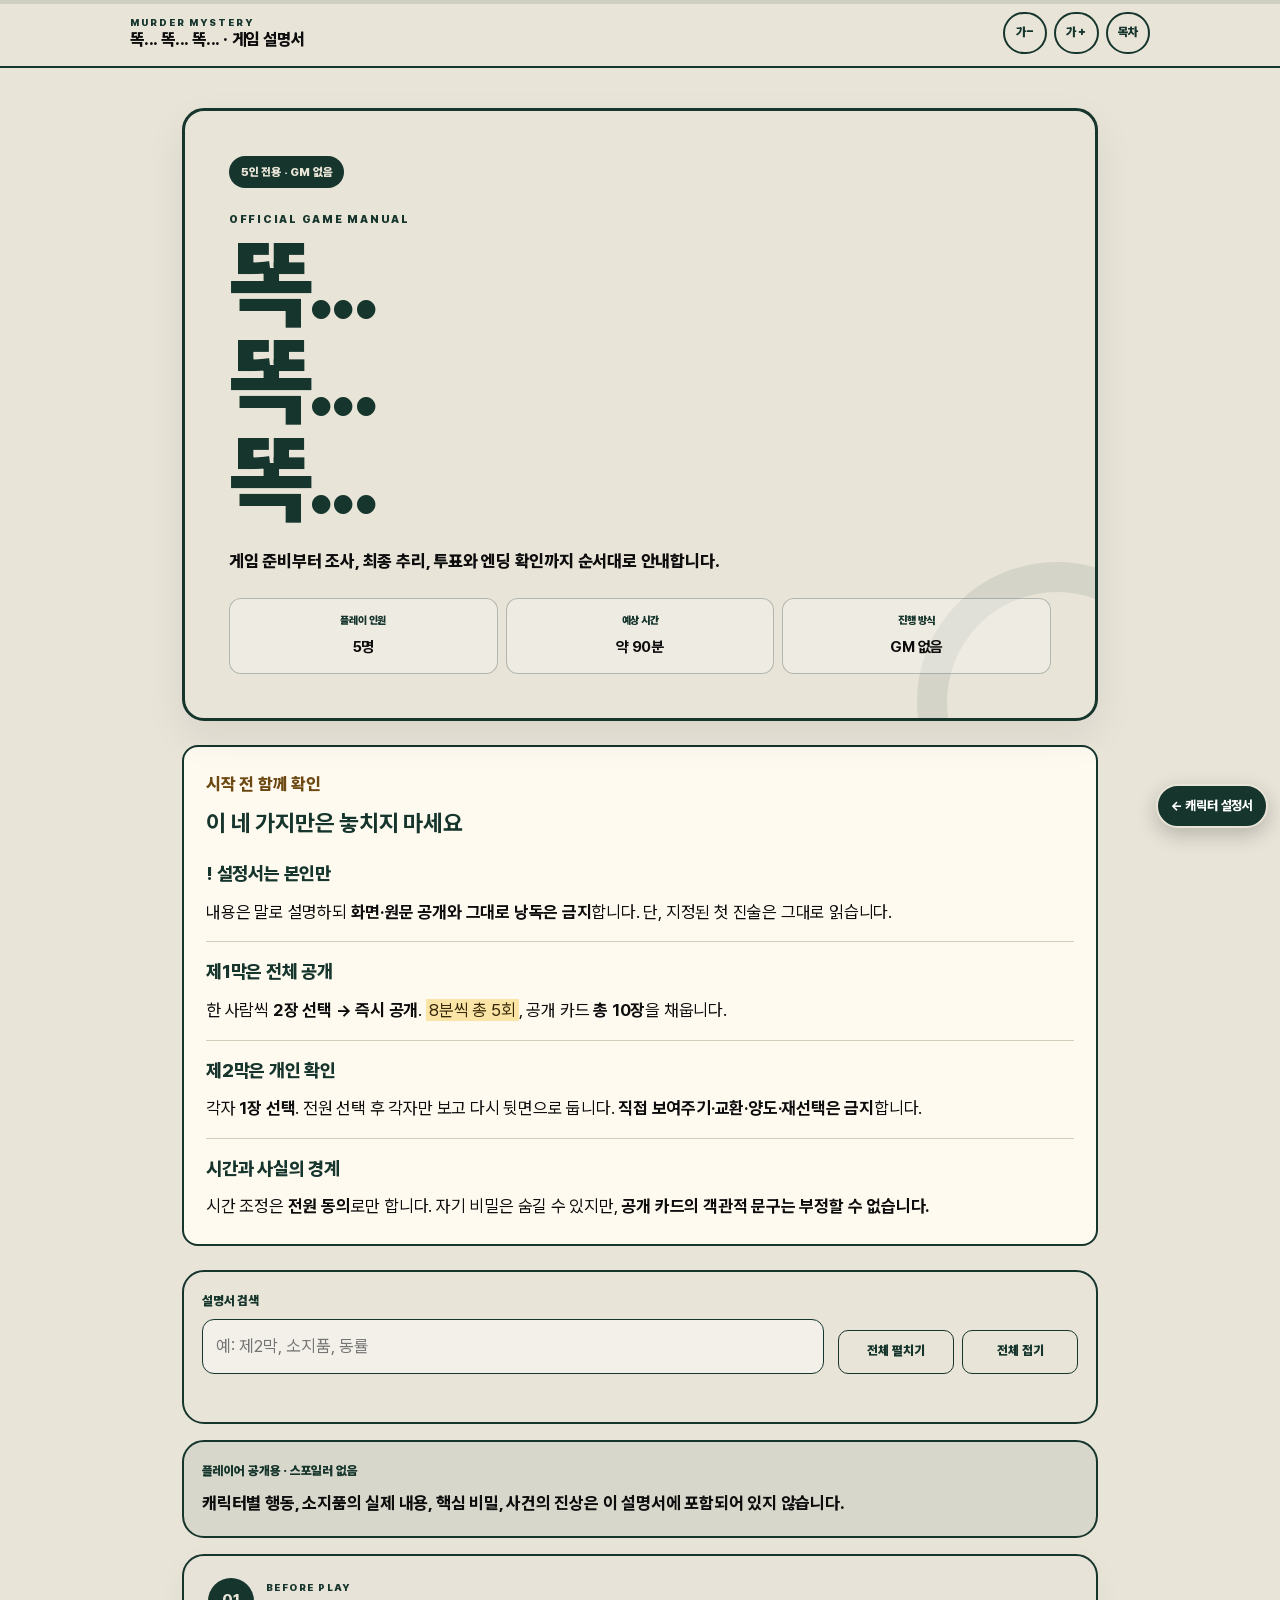
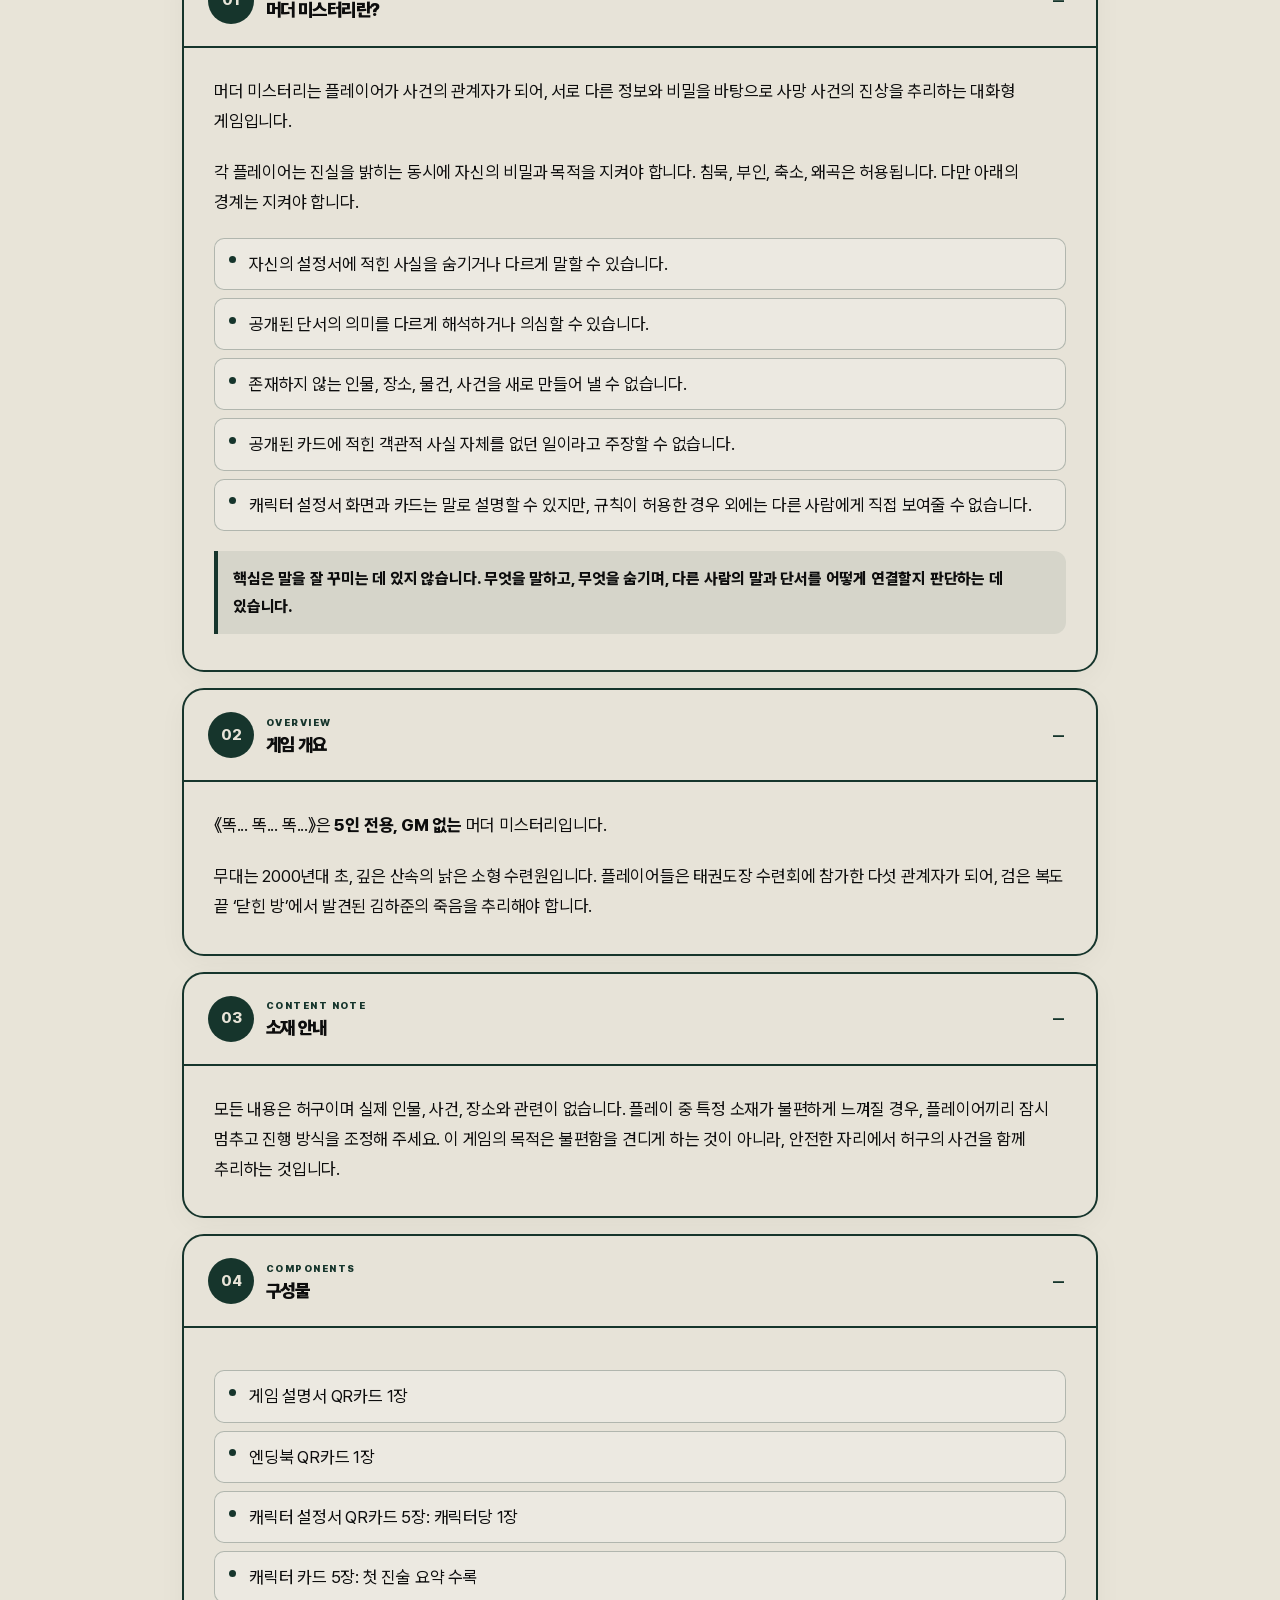
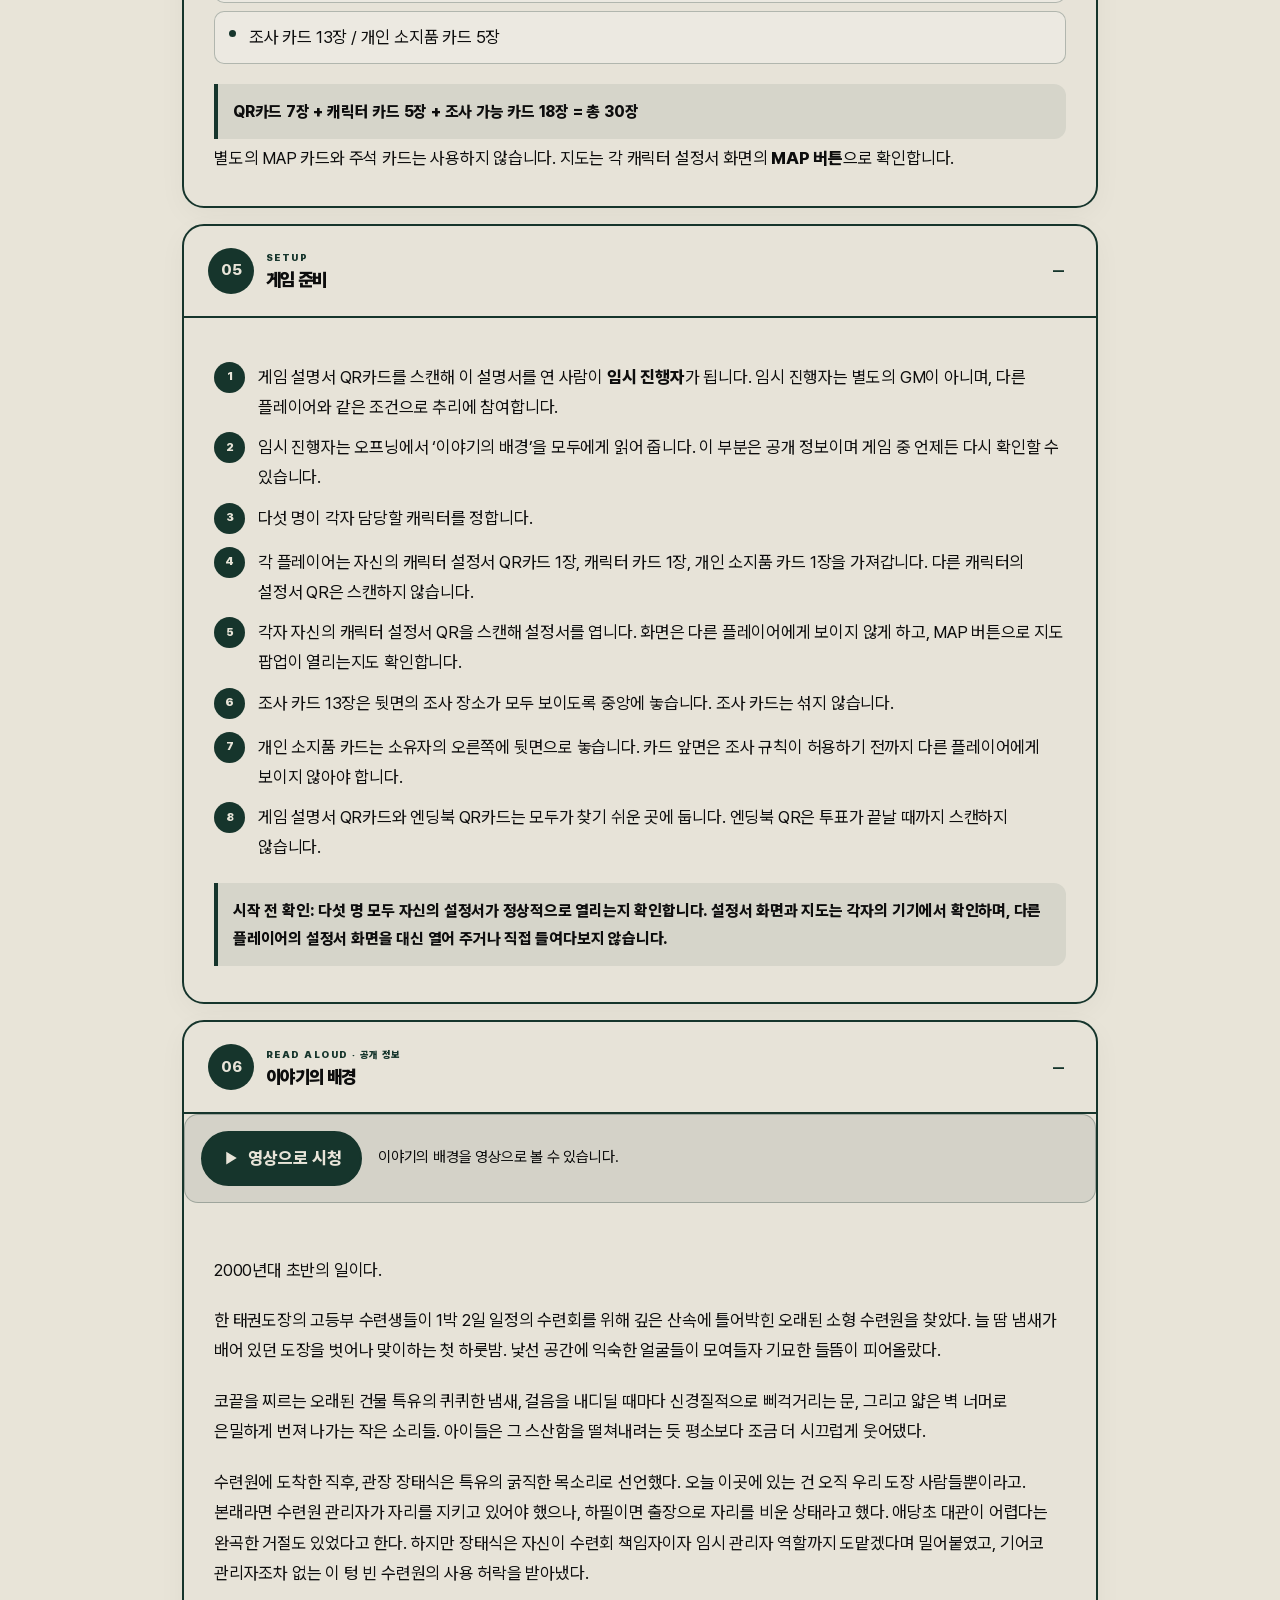
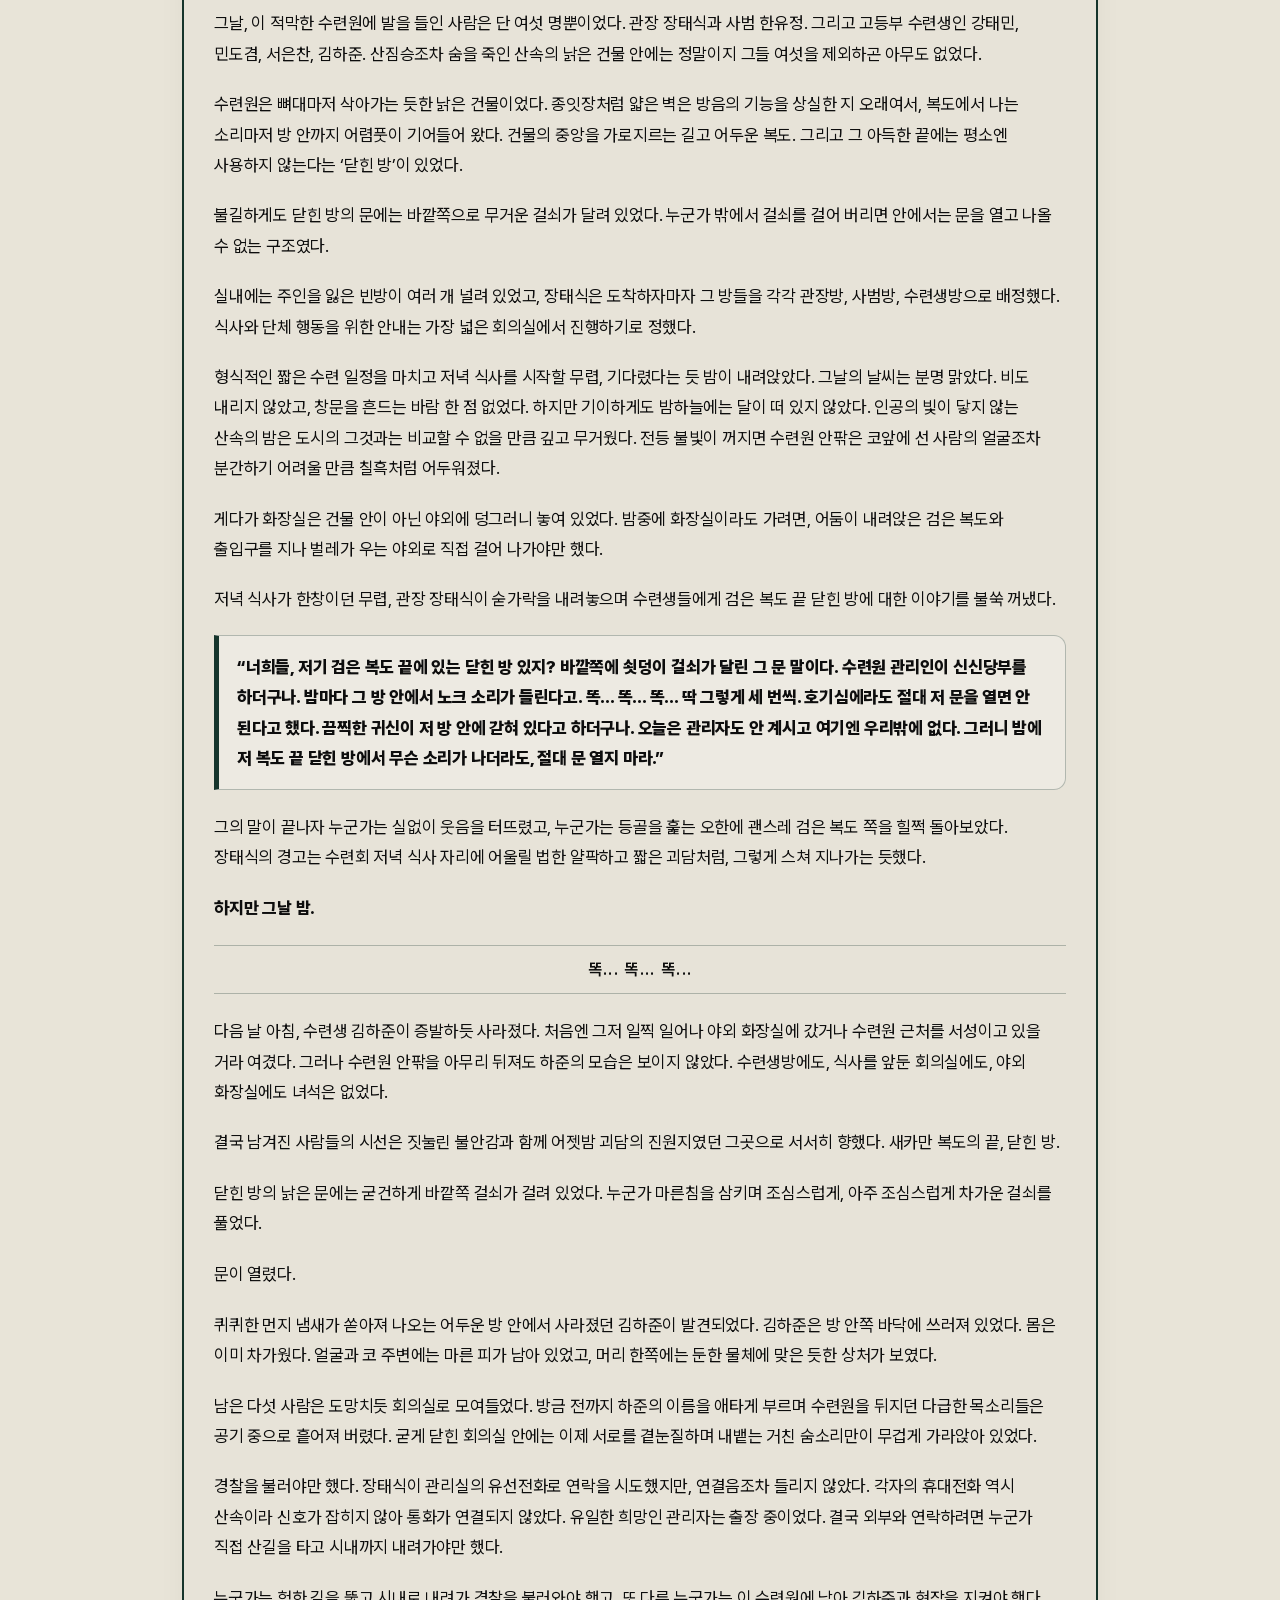
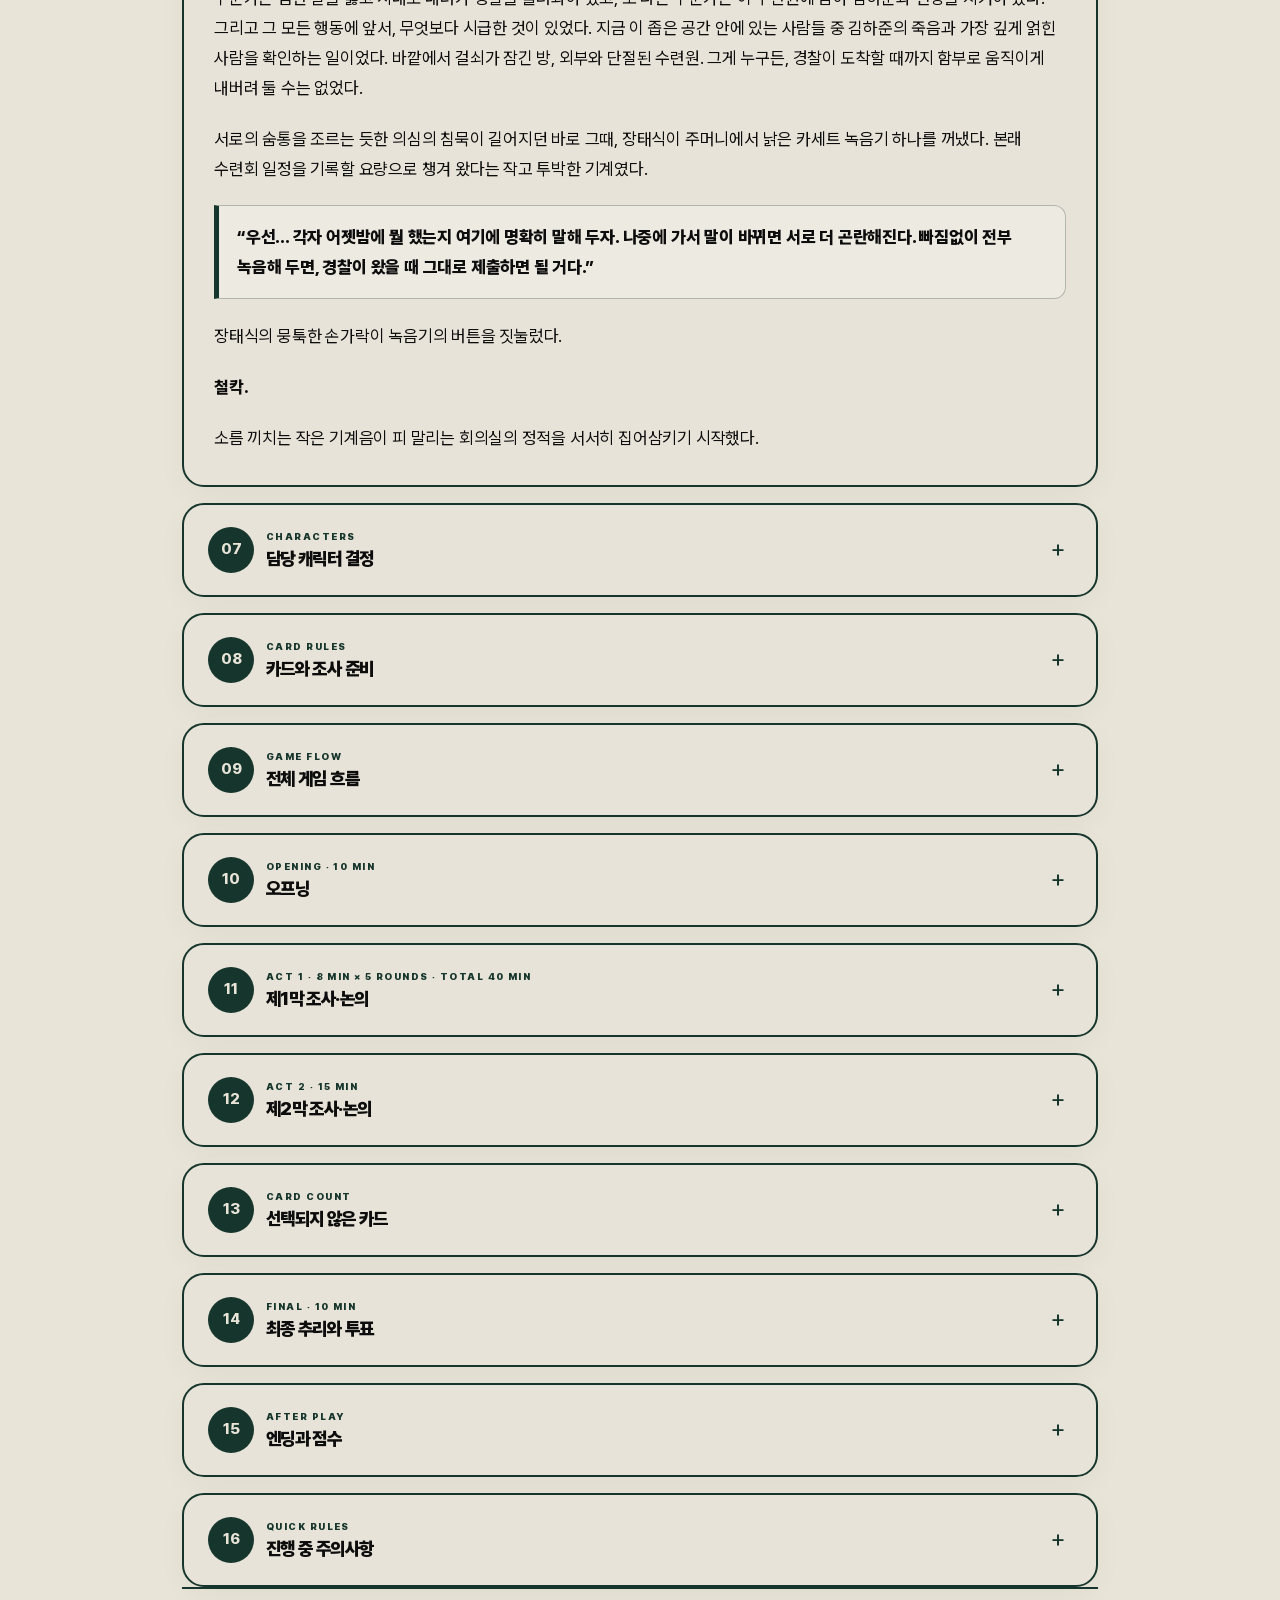
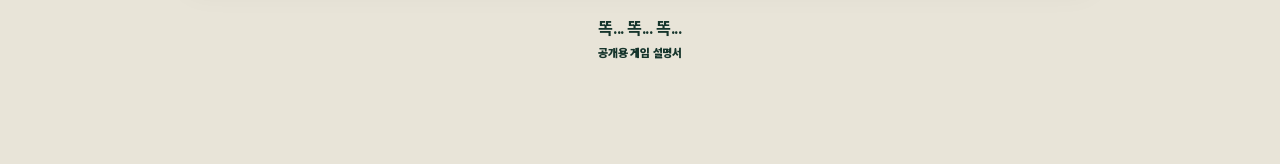
==== commit 175db76f: "배경 영상 추가2" ====
--- a/game-guide/index.html
+++ b/game-guide/index.html
@@ -9,6 +9,7 @@
   <title>똑... 똑... 똑... | 게임 설명서</title>
   <meta name="description" content="5인용 GM 없는 머더 미스터리 《똑... 똑... 똑...》 공개용 모바일 게임 설명서">
   <link rel="stylesheet" href="style.css?v=feedback-20260920">
+  <link rel="stylesheet" href="story-video.css?v=20260930-controls2">
 </head>
 <body>
   <a class="character-return" href="../index.html?from=guide" aria-label="캐릭터 설정서로 돌아가기">← 캐릭터 설정서</a>
@@ -183,6 +184,13 @@
           <span class="toggle-mark" aria-hidden="true">−</span>
         </button>
         <div class="section-content" id="story-content">
+          <div class="story-video-entry">
+            <button class="story-video-open" id="storyVideoOpen" type="button" aria-haspopup="dialog" aria-controls="storyVideoModal" aria-expanded="false">
+              <svg width="18" height="18" viewBox="0 0 24 24" fill="currentColor" aria-hidden="true"><path d="M7 3.5v17L21 12z"/></svg>
+              영상으로 시청
+            </button>
+            <p>이야기의 배경을 영상으로 볼 수 있습니다.</p>
+          </div>
           <div class="prose">
         <div class="story">
           <p>2000년대 초반의 일이다.</p>
@@ -464,6 +472,7 @@
         </ol>
         <h3>점수 계산 · 5분 · 선택 규칙</h3>
         <p>점수는 사건의 진실을 확인한 뒤 각 설정서의 목적을 기준으로 계산합니다.</p>
+        <p><strong>목표 달성 여부는 최종 투표가 확정될 때까지의 발언과 행동을 기준으로 판정합니다.</strong> 엔딩 확인과 비밀 공개에서 새롭게 알게 된 내용은 점수에 반영하지 않습니다.</p>
         <p>‘특정 인물에게 핵심 비밀 두 가지가 모두 들키지 않는다’는 목표는 두 비밀이 모두 정확히 간파되었을 때만 실패합니다. 상대가 0개 또는 1개만 알아냈다면 성공입니다. 문장을 그대로 맞힐 필요는 없지만, 비밀이 사건에서 어떤 의미였는지 설명할 수 있어야 ‘간파’로 인정합니다.</p>
         <p>가장 높은 점수를 얻은 플레이어가 ‘최고 추리자’입니다. 동점은 공동 우승입니다.</p></div>
         </div>
@@ -497,5 +506,35 @@
   </main>
   <button class="back-to-top" id="backToTop" type="button" tabindex="-1" aria-hidden="true" aria-label="맨 위로 이동">↑</button>
   <script src="script.js"></script>
+
+  <dialog class="story-video-modal" id="storyVideoModal" aria-labelledby="storyVideoTitle">
+    <div class="story-video-panel" id="storyVideoPanel">
+      <div class="story-video-header">
+        <div><p>똑... 똑... 똑...</p><h2 id="storyVideoTitle">이야기의 배경</h2></div>
+        <button class="story-video-close" id="storyVideoClose" type="button" aria-label="영상 닫기" autofocus>닫기 ×</button>
+      </div>
+      <div class="story-video-screen">
+        <video class="story-video-player" id="storyVideo" playsinline preload="none" aria-label="똑똑똑 이야기의 배경 영상">
+          이 브라우저에서는 영상을 재생할 수 없습니다. 설명서의 배경 이야기를 읽어 주세요.
+        </video>
+      </div>
+      <div class="story-video-footer">
+        <p class="story-video-status" id="storyVideoStatus" role="status" aria-live="polite"></p>
+        <input class="story-video-seek" id="storyVideoSeek" type="range" min="0" max="1" step="1" value="0" aria-label="영상 재생 위치" aria-valuetext="0:00 / --:--" disabled>
+        <div class="story-video-controls" role="group" aria-label="영상 재생 조작">
+          <button class="story-video-control" id="storyVideoPlay" type="button" aria-label="재생" title="재생" disabled>
+            <svg viewBox="0 0 24 24" fill="currentColor" aria-hidden="true"><path class="story-video-play-icon" d="M7 3.5v17L21 12z"/><g class="story-video-pause-icon"><rect x="5" y="4" width="5" height="16" rx="1"/><rect x="14" y="4" width="5" height="16" rx="1"/></g></svg>
+          </button>
+          <div class="story-video-time" aria-label="현재 시간 및 전체 길이"><span id="storyVideoCurrentTime">0:00</span><span aria-hidden="true">/</span><span id="storyVideoDuration">--:--</span></div>
+          <button class="story-video-control" id="storyVideoMute" type="button" aria-label="음소거" aria-pressed="false" title="음소거">
+            <svg viewBox="0 0 24 24" fill="none" stroke="currentColor" stroke-width="1.8" stroke-linecap="round" stroke-linejoin="round" aria-hidden="true"><path d="M11 4 6 8H3v8h3l5 4z"/><g class="story-video-sound-icon"><path d="M15 8a6 6 0 0 1 0 8M18 5a10 10 0 0 1 0 14"/></g><g class="story-video-muted-icon"><path d="m16 9 6 6m0-6-6 6"/></g></svg>
+          </button>
+          <button class="story-video-fullscreen" id="storyVideoFullscreen" type="button" aria-pressed="false" disabled>전체화면</button>
+        </div>
+      </div>
+    </div>
+  </dialog>
+  <script src="story-video-config.js?v=20260930"></script>
+  <script src="story-video.js?v=20260930-controls2"></script>
 </body>
 </html>
--- a/game-guide/story-video.css
+++ b/game-guide/story-video.css
@@ -0,0 +1,144 @@
+.story-video-entry {
+  display: flex;
+  flex-wrap: wrap;
+  align-items: center;
+  gap: 10px 16px;
+  margin: 0 0 24px;
+  padding: 16px;
+  background: var(--navy-soft);
+  border: 1px solid var(--navy-mid);
+  border-radius: 14px;
+}
+.story-video-open {
+  display: inline-flex;
+  align-items: center;
+  justify-content: center;
+  gap: 9px;
+  min-height: 48px;
+  padding: 10px 18px;
+  color: var(--paper);
+  background: var(--navy);
+  border: 2px solid var(--navy);
+  border-radius: 999px;
+  font-weight: 800;
+  cursor: pointer;
+}
+.story-video-entry p { margin: 0; font-size: .88em; line-height: 1.6; }
+.story-video-open svg { flex: none; }
+html.story-video-is-open { overflow: hidden; scrollbar-gutter: stable; }
+.story-video-modal {
+  position: fixed;
+  inset: 0;
+  width: min(760px, calc(100% - 24px));
+  max-width: none;
+  max-height: calc(100vh - 24px);
+  max-height: calc(100dvh - 24px);
+  margin: auto;
+  padding: 0;
+  overflow: auto;
+  overscroll-behavior: contain;
+  color: var(--ink);
+  background: var(--paper);
+  border: 2px solid var(--navy);
+  border-radius: 18px;
+  box-shadow: 0 24px 80px #0008;
+}
+.story-video-modal:not([open]) { display: none; }
+.story-video-modal::backdrop { background: rgba(4, 12, 9, .84); }
+.story-video-panel { display: flex; flex-direction: column; min-height: 0; background: var(--paper); }
+.story-video-header {
+  display: flex;
+  align-items: center;
+  justify-content: space-between;
+  flex: none;
+  gap: 12px;
+  padding: 14px 16px;
+}
+.story-video-header h2 { margin: 0; font-size: 1.05rem; line-height: 1.45; }
+.story-video-header p { margin: 0 0 2px; font-size: .75rem; color: var(--navy); font-weight: 700; }
+.story-video-close, .story-video-fullscreen, .story-video-control {
+  flex: none;
+  min-height: 44px;
+  padding: 8px 13px;
+  color: var(--navy);
+  background: transparent;
+  border: 1px solid var(--navy-mid);
+  border-radius: 10px;
+  font-size: .88rem;
+  font-weight: 800;
+  cursor: pointer;
+}
+.story-video-screen { display: flex; align-items: center; justify-content: center; min-height: 0; background: #080b09; }
+.story-video-player {
+  display: block;
+  width: 100%;
+  height: min(62vh, 660px);
+  height: min(62dvh, 660px);
+  object-fit: contain;
+  background: #080b09;
+}
+.story-video-footer { flex: none; padding: 8px 16px 12px; border-top: 1px solid var(--navy-mid); }
+.story-video-status { margin: 0 0 6px; font-size: .82rem; line-height: 1.5; }
+.story-video-status:empty { display: none; }
+.story-video-controls { display: grid; grid-template-columns: 44px minmax(0, 1fr) 44px auto; align-items: center; gap: 8px; }
+.story-video-control { display: grid; place-items: center; width: 44px; height: 44px; padding: 9px; }
+.story-video-control svg { display: block; width: 22px; height: 22px; pointer-events: none; }
+.story-video-pause-icon, .story-video-muted-icon { display: none; }
+.is-playing .story-video-play-icon, .is-muted .story-video-sound-icon { display: none; }
+.is-playing .story-video-pause-icon, .is-muted .story-video-muted-icon { display: inline; }
+.story-video-time { min-width: 0; color: var(--navy); font-size: .82rem; line-height: 1.4; font-variant-numeric: tabular-nums; white-space: nowrap; }
+.story-video-time span[aria-hidden] { margin: 0 3px; opacity: .6; }
+.story-video-fullscreen { white-space: nowrap; font-size: .82rem; }
+.story-video-seek {
+  --seek-progress: 0%;
+  display: block;
+  width: 100%; height: 32px; margin: 0 0 4px; padding: 0;
+  appearance: none; -webkit-appearance: none;
+  background: transparent; cursor: pointer; accent-color: var(--navy);
+}
+.story-video-seek::-webkit-slider-runnable-track { height: 6px; border-radius: 9px; background: linear-gradient(to right, var(--navy) var(--seek-progress), var(--navy-mid) var(--seek-progress)); }
+.story-video-seek::-moz-range-track { height: 6px; border-radius: 9px; background: var(--navy-mid); }
+.story-video-seek::-moz-range-progress { height: 6px; border-radius: 9px; background: var(--navy); }
+.story-video-seek::-webkit-slider-thumb { width: 20px; height: 20px; margin-top: -7px; border: 2px solid var(--paper); border-radius: 50%; appearance: none; -webkit-appearance: none; background: var(--navy); box-shadow: 0 0 0 1px var(--navy-mid); }
+.story-video-seek::-moz-range-thumb { width: 16px; height: 16px; border: 2px solid var(--paper); border-radius: 50%; background: var(--navy); box-shadow: 0 0 0 1px var(--navy-mid); }
+.story-video-footer button:disabled, .story-video-seek:disabled { opacity: .45; cursor: default; }
+.story-video-open:focus-visible, .story-video-modal button:focus-visible, .story-video-player:focus-visible, .story-video-seek:focus-visible {
+  outline: 3px solid #9c6921;
+  outline-offset: 3px;
+}
+.story-video-panel:fullscreen { width: 100%; height: 100%; }
+.story-video-panel:-webkit-full-screen { width: 100%; height: 100%; }
+.story-video-panel:fullscreen .story-video-screen { flex: 1; }
+.story-video-panel:-webkit-full-screen .story-video-screen { flex: 1; }
+.story-video-panel:fullscreen .story-video-player { height: 100%; min-height: 0; }
+.story-video-panel:-webkit-full-screen .story-video-player { height: 100%; min-height: 0; }
+.story-video-modal.is-expanded {
+  width: 100%; max-height: none; height: 100vh; height: 100dvh;
+  margin: 0; border: 0; border-radius: 0;
+}
+.story-video-modal.is-expanded .story-video-panel { height: 100%; }
+.story-video-modal.is-expanded .story-video-screen { flex: 1; overflow: hidden; }
+.story-video-modal.is-expanded .story-video-player { height: 100%; }
+.story-video-panel:fullscreen .story-video-header, .story-video-modal.is-expanded .story-video-header {
+  padding-top: max(14px, env(safe-area-inset-top));
+}
+.story-video-panel:fullscreen .story-video-footer, .story-video-modal.is-expanded .story-video-footer {
+  padding-bottom: max(10px, env(safe-area-inset-bottom));
+}
+@media (max-width: 480px) {
+  .story-video-entry { align-items: stretch; flex-direction: column; }
+  .story-video-open { width: 100%; }
+  .story-video-header, .story-video-footer { padding-left: 12px; padding-right: 12px; }
+  .story-video-controls { gap: 6px; }
+  .story-video-time { font-size: .72rem; }
+  .story-video-fullscreen { padding-left: 10px; padding-right: 10px; }
+}
+@media (max-height: 480px) and (orientation: landscape) {
+  .story-video-header { padding-top: 6px; padding-bottom: 6px; }
+  .story-video-footer { padding-top: 4px; padding-bottom: 4px; }
+  .story-video-player { height: calc(100dvh - 184px); }
+}
+@media (max-height: 650px) and (orientation: portrait) {
+  .story-video-player { height: max(100px, calc(100dvh - 230px)); }
+}
+@media print { .story-video-entry, .story-video-modal { display: none !important; } }
